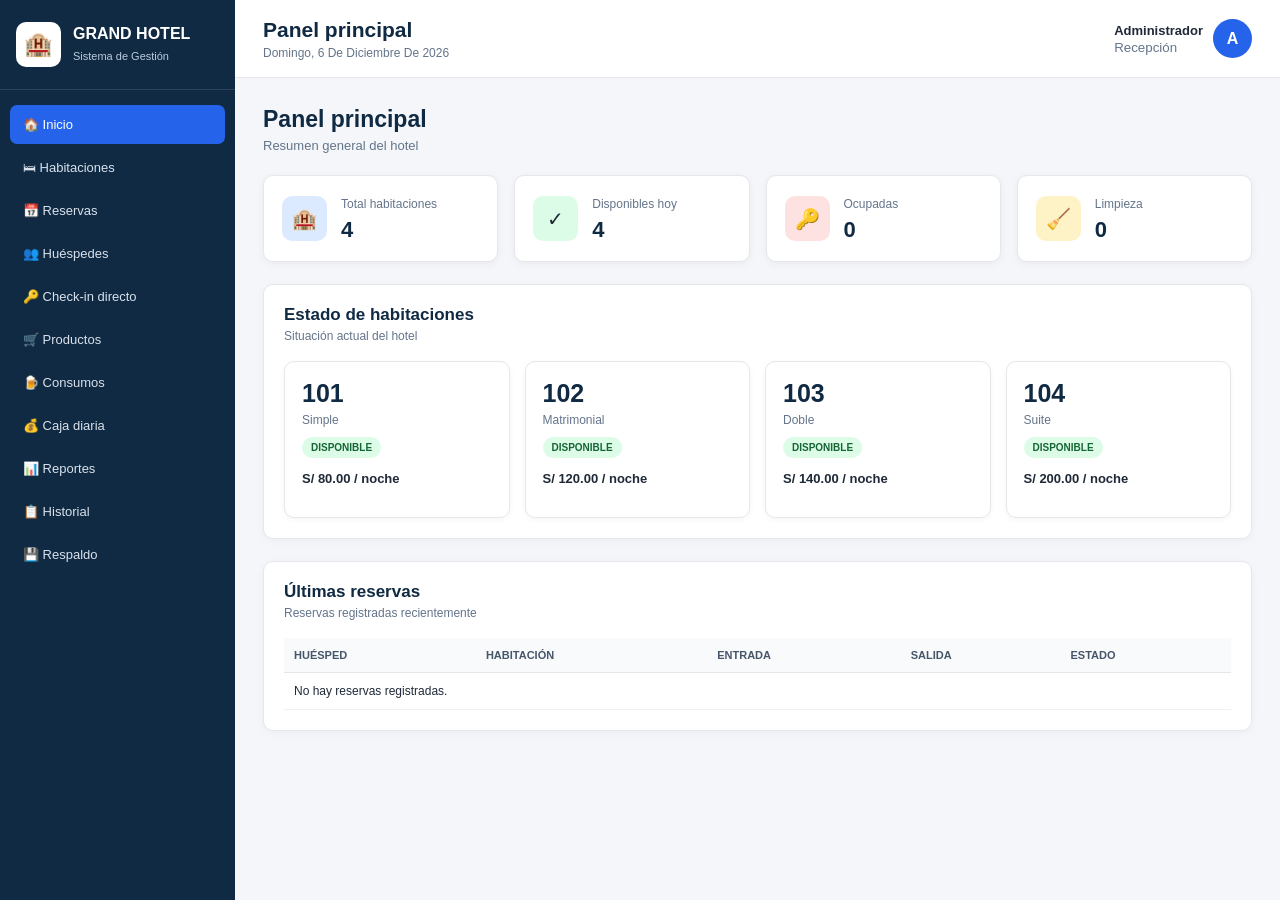
==== index.html @ f169c425 "Add files via upload" ====
<!DOCTYPE html>
<html lang="es">

<head>
    <meta charset="UTF-8">

    <meta
        name="viewport"
        content="width=device-width, initial-scale=1.0"
    >

    <title>Sistema de Gestión Hotelera</title>

    <link
        rel="stylesheet"
        href="style.css"
    >
</head>

<body>

<!-- =====================================================
     SIDEBAR
===================================================== -->

<aside class="sidebar">

    <div class="logo">

        <div class="logo-icono">
            🏨
        </div>

        <div>
            <h2>GRAND HOTEL</h2>
            <span>Sistema de Gestión</span>
        </div>

    </div>


    <nav>

        <button
            class="menu-item activo"
            onclick="mostrarSeccion('inicio', this)"
        >
            🏠 Inicio
        </button>


        <button
            class="menu-item"
            onclick="mostrarSeccion('habitaciones', this)"
        >
            🛏 Habitaciones
        </button>


        <button
            class="menu-item"
            onclick="mostrarSeccion('reservas', this)"
        >
            📅 Reservas
        </button>


        <button
            class="menu-item"
            onclick="mostrarSeccion('huespedes', this)"
        >
            👥 Huéspedes
        </button>


        <button
            class="menu-item"
            onclick="abrirCheckInDirecto()"
        >
            🔑 Check-in directo
        </button>


        <button
            class="menu-item"
            onclick="mostrarSeccion('productos', this)"
        >
            🛒 Productos
        </button>


        <button
            class="menu-item"
            onclick="mostrarSeccion('consumos', this)"
        >
            🍺 Consumos
        </button>


        <button
            class="menu-item"
            onclick="mostrarSeccion('caja', this)"
        >
            💰 Caja diaria
        </button>


        <button
            class="menu-item"
            onclick="mostrarSeccion('reportes', this)"
        >
            📊 Reportes
        </button>


        <button
            class="menu-item"
            onclick="mostrarSeccion('historial', this)"
        >
            📋 Historial
        </button>


        <button
            class="menu-item"
            onclick="mostrarSeccion('seguridad', this)"
        >
            💾 Respaldo
        </button>

    </nav>

</aside>



<!-- =====================================================
     CONTENIDO
===================================================== -->

<div class="contenido">


    <!-- TOPBAR -->

    <header class="topbar">

        <div class="titulo-topbar">

            <h1 id="tituloPagina">
                Panel principal
            </h1>

            <p id="fechaActual"></p>

        </div>


        <div class="usuario">

            <div>

                <strong>
                    Administrador
                </strong>

                <small>
                    Recepción
                </small>

            </div>

            <div class="avatar">
                A
            </div>

        </div>

    </header>



    <!-- =================================================
         INICIO
    ================================================== -->

    <section
        id="inicio"
        class="seccion activa"
    >

        <div class="encabezado-seccion">

            <div>

                <h2>
                    Panel principal
                </h2>

                <p>
                    Resumen general del hotel
                </p>

            </div>

        </div>



        <div class="resumen">

            <div class="card-resumen">

                <div class="icono-card azul">
                    🏨
                </div>

                <div>
                    <span>Total habitaciones</span>
                    <h2 id="totalHabitaciones">0</h2>
                </div>

            </div>


            <div class="card-resumen">

                <div class="icono-card verde">
                    ✓
                </div>

                <div>
                    <span>Disponibles hoy</span>
                    <h2 id="totalDisponibles">0</h2>
                </div>

            </div>


            <div class="card-resumen">

                <div class="icono-card rojo">
                    🔑
                </div>

                <div>
                    <span>Ocupadas</span>
                    <h2 id="totalOcupadas">0</h2>
                </div>

            </div>


            <div class="card-resumen">

                <div class="icono-card amarillo">
                    🧹
                </div>

                <div>
                    <span>Limpieza</span>
                    <h2 id="totalLimpieza">0</h2>
                </div>

            </div>

        </div>



        <div class="panel">

            <div class="panel-cabecera">

                <div>
                    <h3>Estado de habitaciones</h3>
                    <p>Situación actual del hotel</p>
                </div>

            </div>

            <div
                id="habitacionesInicio"
                class="habitaciones-grid"
            ></div>

        </div>



        <div class="panel">

            <div class="panel-cabecera">

                <div>
                    <h3>Últimas reservas</h3>
                    <p>Reservas registradas recientemente</p>
                </div>

            </div>


            <div class="tabla-responsive">

                <table>

                    <thead>

                        <tr>
                            <th>Huésped</th>
                            <th>Habitación</th>
                            <th>Entrada</th>
                            <th>Salida</th>
                            <th>Estado</th>
                        </tr>

                    </thead>

                    <tbody id="reservasInicio"></tbody>

                </table>

            </div>

        </div>

    </section>



    <!-- =================================================
         HABITACIONES
    ================================================== -->

    <section
        id="habitaciones"
        class="seccion"
    >

        <div class="encabezado-seccion">

            <div>
                <h2>Habitaciones</h2>
                <p>Administración de habitaciones</p>
            </div>


            <button
                class="btn-principal"
                onclick="abrirModalHabitacion()"
            >
                + Nueva habitación
            </button>

        </div>



        <div class="filtros">

            <button
                class="filtro activo"
                onclick="filtrarHabitaciones('TODAS', this)"
            >
                Todas
            </button>

            <button
                class="filtro"
                onclick="filtrarHabitaciones('DISPONIBLE', this)"
            >
                Disponibles
            </button>

            <button
                class="filtro"
                onclick="filtrarHabitaciones('OCUPADA', this)"
            >
                Ocupadas
            </button>

            <button
                class="filtro"
                onclick="filtrarHabitaciones('LIMPIEZA', this)"
            >
                Limpieza
            </button>

            <button
                class="filtro"
                onclick="filtrarHabitaciones('MANTENIMIENTO', this)"
            >
                Mantenimiento
            </button>

        </div>


        <div
            id="listaHabitaciones"
            class="habitaciones-grid"
        ></div>

    </section>



    <!-- =================================================
         RESERVAS
    ================================================== -->

    <section
        id="reservas"
        class="seccion"
    >

        <div class="encabezado-seccion">

            <div>
                <h2>Reservas</h2>

                <p>
                    Reservas actuales y futuras
                </p>
            </div>


            <button
                class="btn-principal"
                onclick="abrirModalReserva()"
            >
                + Nueva reserva
            </button>

        </div>



        <div class="panel">

            <div class="buscador">

                <input
                    type="text"
                    id="buscarReserva"
                    placeholder="Buscar huésped, DNI o habitación..."
                    oninput="renderReservas()"
                >

            </div>


            <div class="tabla-responsive">

                <table>

                    <thead>

                        <tr>

                            <th>#</th>

                            <th>Huésped</th>

                            <th>DNI</th>

                            <th>Habitación</th>

                            <th>Entrada</th>

                            <th>Salida</th>

                            <th>Total</th>

                            <th>Estado</th>

                            <th>Acciones</th>

                        </tr>

                    </thead>

                    <tbody id="tablaReservas"></tbody>

                </table>

            </div>

        </div>

    </section>



    <!-- =================================================
         HUÉSPEDES
    ================================================== -->

    <section
        id="huespedes"
        class="seccion"
    >

        <div class="encabezado-seccion">

            <div>
                <h2>Huéspedes</h2>
                <p>Registro de huéspedes</p>
            </div>

        </div>


        <div class="panel">

            <div class="buscador">

                <input
                    type="text"
                    id="buscarHuesped"
                    placeholder="Buscar por nombre o DNI..."
                    oninput="renderHuespedes()"
                >

            </div>


            <div class="tabla-responsive">

                <table>

                    <thead>

                        <tr>
                            <th>Huésped</th>
                            <th>DNI</th>
                            <th>Teléfono</th>
                            <th>Habitación</th>
                            <th>Estado</th>
                        </tr>

                    </thead>

                    <tbody id="tablaHuespedes"></tbody>

                </table>

            </div>

        </div>

    </section>



    <!-- =================================================
         PRODUCTOS
    ================================================== -->

    <section
        id="productos"
        class="seccion"
    >

        <div class="encabezado-seccion">

            <div>
                <h2>Productos</h2>

                <p>
                    Inventario del hotel
                </p>
            </div>


            <button
                class="btn-principal"
                onclick="abrirModalProducto()"
            >
                + Nuevo producto
            </button>

        </div>



        <div class="resumen">

            <div class="card-resumen">

                <div class="icono-card azul">
                    📦
                </div>

                <div>

                    <span>
                        Productos
                    </span>

                    <h2 id="totalProductos">
                        0
                    </h2>

                </div>

            </div>


            <div class="card-resumen">

                <div class="icono-card verde">
                    🛒
                </div>

                <div>

                    <span>
                        Stock total
                    </span>

                    <h2 id="stockTotal">
                        0
                    </h2>

                </div>

            </div>

        </div>



        <div class="panel">

            <div class="buscador">

                <input
                    type="text"
                    id="buscarProducto"
                    placeholder="Buscar producto..."
                    oninput="renderProductos()"
                >

            </div>


            <div class="tabla-responsive">

                <table>

                    <thead>

                        <tr>

                            <th>Producto</th>

                            <th>Categoría</th>

                            <th>Precio</th>

                            <th>Stock</th>

                            <th>Acciones</th>

                        </tr>

                    </thead>

                    <tbody id="tablaProductos"></tbody>

                </table>

            </div>

        </div>

    </section>



    <!-- =================================================
         CONSUMOS
    ================================================== -->

    <section
        id="consumos"
        class="seccion"
    >

        <div class="encabezado-seccion">

            <div>
                <h2>Consumos</h2>

                <p>
                    Productos cargados a habitaciones
                </p>
            </div>


            <button
                class="btn-principal"
                onclick="abrirModalConsumo()"
            >
                + Agregar consumo
            </button>

        </div>


        <div class="panel">

            <div class="tabla-responsive">

                <table>

                    <thead>

                        <tr>

                            <th>Fecha</th>

                            <th>Habitación</th>

                            <th>Huésped</th>

                            <th>Producto</th>

                            <th>Cantidad</th>

                            <th>Precio</th>

                            <th>Total</th>

                        </tr>

                    </thead>

                    <tbody id="tablaConsumos"></tbody>

                </table>

            </div>

        </div>

    </section>



    <!-- =================================================
         CAJA
    ================================================== -->

    <section
        id="caja"
        class="seccion"
    >

        <div class="encabezado-seccion">

            <div>
                <h2>Caja diaria</h2>
                <p>Pagos recibidos</p>
            </div>

        </div>


        <div class="filtro-fechas">

            <div class="campo">

                <label>
                    Fecha
                </label>

                <input
                    type="date"
                    id="fechaCaja"
                    onchange="renderCaja()"
                >

            </div>

        </div>



        <div class="resumen resumen-caja">

            <div class="card-resumen">

                <div>
                    <span>Efectivo</span>
                    <h2 id="cajaEfectivo">
                        S/ 0.00
                    </h2>
                </div>

            </div>


            <div class="card-resumen">

                <div>
                    <span>Yape</span>
                    <h2 id="cajaYape">
                        S/ 0.00
                    </h2>
                </div>

            </div>


            <div class="card-resumen">

                <div>
                    <span>Plin</span>
                    <h2 id="cajaPlin">
                        S/ 0.00
                    </h2>
                </div>

            </div>


            <div class="card-resumen">

                <div>
                    <span>Tarjeta</span>
                    <h2 id="cajaTarjeta">
                        S/ 0.00
                    </h2>
                </div>

            </div>

        </div>



        <div class="panel total-caja-panel">

            <span>
                TOTAL DEL DÍA
            </span>

            <strong id="cajaTotal">
                S/ 0.00
            </strong>

        </div>



        <div class="panel">

            <div class="tabla-responsive">

                <table>

                    <thead>

                        <tr>
                            <th>Hora</th>
                            <th>Habitación</th>
                            <th>Huésped</th>
                            <th>Método</th>
                            <th>Monto</th>
                            <th>Comprobante</th>
                        </tr>

                    </thead>

                    <tbody id="tablaCaja"></tbody>

                </table>

            </div>

        </div>

    </section>



    <!-- =================================================
         REPORTES
    ================================================== -->

    <section
        id="reportes"
        class="seccion"
    >

        <div class="encabezado-seccion">

            <div>
                <h2>Reportes</h2>

                <p>
                    Consulta por rango de fechas
                </p>
            </div>

        </div>


        <div class="panel">

            <div class="filtro-reporte">

                <div class="campo">

                    <label>
                        Desde
                    </label>

                    <input
                        type="date"
                        id="reporteDesde"
                    >

                </div>


                <div class="campo">

                    <label>
                        Hasta
                    </label>

                    <input
                        type="date"
                        id="reporteHasta"
                    >

                </div>


                <button
                    class="btn-principal"
                    onclick="generarReporte()"
                >
                    Generar reporte
                </button>

            </div>

        </div>



        <div class="resumen">

            <div class="card-resumen">

                <div>
                    <span>Ingresos</span>

                    <h2 id="reporteIngresos">
                        S/ 0.00
                    </h2>
                </div>

            </div>


            <div class="card-resumen">

                <div>
                    <span>Reservas</span>

                    <h2 id="reporteReservas">
                        0
                    </h2>
                </div>

            </div>


            <div class="card-resumen">

                <div>
                    <span>Consumos</span>

                    <h2 id="reporteConsumos">
                        S/ 0.00
                    </h2>
                </div>

            </div>


            <div class="card-resumen">

                <div>
                    <span>Canceladas</span>

                    <h2 id="reporteCanceladas">
                        0
                    </h2>
                </div>

            </div>

        </div>



        <div class="panel tabla-reporte">

            <div class="tabla-responsive">

                <table>

                    <thead>

                        <tr>
                            <th>Fecha</th>
                            <th>Huésped</th>
                            <th>Habitación</th>
                            <th>Método</th>
                            <th>Monto</th>
                        </tr>

                    </thead>

                    <tbody id="tablaReporte"></tbody>

                </table>

            </div>

        </div>

    </section>



    <!-- =================================================
         HISTORIAL
    ================================================== -->

    <section
        id="historial"
        class="seccion"
    >

        <div class="encabezado-seccion">

            <div>

                <h2>
                    Historial de movimientos
                </h2>

                <p>
                    Registro de operaciones realizadas en el sistema
                </p>

            </div>

        </div>


        <div class="panel">

            <div class="buscador">

                <input
                    type="text"
                    id="buscarHistorial"
                    placeholder="Buscar habitación, huésped, acción..."
                    oninput="renderHistorial()"
                >

            </div>


            <div class="tabla-responsive">

                <table>

                    <thead>

                        <tr>

                            <th>Fecha y hora</th>

                            <th>Acción</th>

                            <th>Habitación</th>

                            <th>Detalle</th>

                        </tr>

                    </thead>


                    <tbody id="tablaHistorial"></tbody>

                </table>

            </div>

        </div>

    </section>



    <!-- =================================================
         RESPALDO
    ================================================== -->

    <section
        id="seguridad"
        class="seccion"
    >

        <div class="encabezado-seccion">

            <div>

                <h2>
                    Respaldo de información
                </h2>

                <p>
                    Protege los datos del hotel
                </p>

            </div>

        </div>


        <div class="panel">

            <div class="seguridad-cabecera">

                <div class="seguridad-icono">
                    💾
                </div>


                <div>

                    <h3>
                        Copia de seguridad
                    </h3>

                    <p>
                        El respaldo guarda habitaciones,
                        reservas, huéspedes, productos,
                        consumos, pagos e historial.
                    </p>

                </div>

            </div>


            <div class="seguridad-botones">

                <button
                    class="btn-respaldo"
                    onclick="crearRespaldo()"
                >
                    💾 Crear respaldo
                </button>


                <button
                    class="btn-restaurar"
                    onclick="seleccionarRespaldo()"
                >
                    📂 Restaurar respaldo
                </button>

            </div>


            <input
                type="file"
                id="archivoRespaldo"
                accept=".json,application/json"
                onchange="restaurarRespaldo(event)"
                hidden
            >


            <div class="aviso-respaldo">

                ⚠️ Guarda el archivo de respaldo en un
                lugar seguro, por ejemplo una memoria USB
                o una carpeta externa.

            </div>


            <div class="lista-seguridad">

                <div>
                    ✓ Habitaciones
                </div>

                <div>
                    ✓ Reservas
                </div>

                <div>
                    ✓ Productos
                </div>

                <div>
                    ✓ Consumos
                </div>

                <div>
                    ✓ Pagos
                </div>

                <div>
                    ✓ Historial
                </div>

            </div>

        </div>

    </section>

</div>



<!-- =====================================================
     MODAL HABITACIÓN
===================================================== -->

<div
    id="modalHabitacion"
    class="modal"
>

    <div class="modal-contenido">

        <button
            class="cerrar"
            onclick="cerrarModal('modalHabitacion')"
        >
            ×
        </button>


        <h2 id="tituloModalHabitacion">
            Nueva habitación
        </h2>


        <input
            type="hidden"
            id="habitacionEditandoId"
        >


        <div class="form-grid">

            <div class="campo">

                <label>
                    Número
                </label>

                <input
                    type="text"
                    id="numeroHabitacion"
                    placeholder="Ejemplo: 101"
                >

            </div>


            <div class="campo">

                <label>
                    Tipo
                </label>

                <select id="tipoHabitacion">

                    <option value="Simple">
                        Simple
                    </option>

                    <option value="Matrimonial">
                        Matrimonial
                    </option>

                    <option value="Doble">
                        Doble
                    </option>

                    <option value="Triple">
                        Triple
                    </option>

                    <option value="Suite">
                        Suite
                    </option>

                </select>

            </div>


            <div class="campo">

                <label>
                    Precio por noche
                </label>

                <input
                    type="number"
                    id="precioHabitacion"
                    min="0"
                    step="0.01"
                >

            </div>


            <div class="campo">

                <label>
                    Estado
                </label>

                <select id="estadoHabitacion">

                    <option value="DISPONIBLE">
                        Disponible
                    </option>

                    <option value="LIMPIEZA">
                        Limpieza
                    </option>

                    <option value="MANTENIMIENTO">
                        Mantenimiento
                    </option>

                </select>

            </div>

        </div>


        <button
            class="btn-guardar"
            onclick="guardarHabitacion()"
        >
            Guardar habitación
        </button>

    </div>

</div>



<!-- =====================================================
     MODAL RESERVA
===================================================== -->

<div
    id="modalReserva"
    class="modal"
>

    <div class="modal-contenido modal-grande">

        <button
            class="cerrar"
            onclick="cerrarModal('modalReserva')"
        >
            ×
        </button>


        <h2 id="tituloModalReserva">
            Nueva reserva
        </h2>


        <input
            type="hidden"
            id="reservaEditandoId"
        >


        <div class="form-grid">

            <div class="campo">

                <label>
                    Nombre del huésped
                </label>

                <input
                    type="text"
                    id="nombreReserva"
                >

            </div>


            <div class="campo">

                <label>
                    DNI
                </label>

                <input
                    type="text"
                    id="dniReserva"
                    maxlength="8"
                >

            </div>


            <div class="campo">

                <label>
                    Teléfono
                </label>

                <input
                    type="text"
                    id="telefonoReserva"
                >

            </div>


            <div class="campo">

                <label>
                    Habitación
                </label>

                <select
                    id="habitacionReserva"
                    onchange="calcularReserva()"
                ></select>

            </div>


            <div class="campo">

                <label>
                    Fecha de entrada
                </label>

                <input
                    type="date"
                    id="entradaReserva"
                    onchange="actualizarHabitacionesReserva(); calcularReserva();"
                >

            </div>


            <div class="campo">

                <label>
                    Fecha de salida
                </label>

                <input
                    type="date"
                    id="salidaReserva"
                    onchange="actualizarHabitacionesReserva(); calcularReserva();"
                >

            </div>

        </div>


        <div class="calculo-reserva">

            <span>
                Total hospedaje
            </span>

            <strong id="totalReserva">
                S/ 0.00
            </strong>

        </div>


        <button
            class="btn-guardar"
            onclick="guardarReserva()"
        >
            Guardar reserva
        </button>

    </div>

</div>



<!-- =====================================================
     CHECK-IN
===================================================== -->

<div
    id="modalCheckIn"
    class="modal"
>

    <div class="modal-contenido modal-grande">

        <button
            class="cerrar"
            onclick="cerrarModal('modalCheckIn')"
        >
            ×
        </button>


        <h2>
            Check-in directo
        </h2>


        <div class="form-grid">

            <div class="campo">

                <label>
                    Huésped
                </label>

                <input
                    type="text"
                    id="checkinNombre"
                >

            </div>


            <div class="campo">

                <label>
                    DNI
                </label>

                <input
                    type="text"
                    id="checkinDni"
                    maxlength="8"
                >

            </div>


            <div class="campo">

                <label>
                    Teléfono
                </label>

                <input
                    type="text"
                    id="checkinTelefono"
                >

            </div>


            <div class="campo">

                <label>
                    Habitación
                </label>

                <select
                    id="checkinHabitacion"
                    onchange="calcularCheckIn()"
                ></select>

            </div>


            <div class="campo">

                <label>
                    Entrada
                </label>

                <input
                    type="date"
                    id="checkinEntrada"
                >

            </div>


            <div class="campo">

                <label>
                    Noches
                </label>

                <input
                    type="number"
                    id="checkinNoches"
                    min="1"
                    value="1"
                    oninput="calcularCheckIn()"
                >

            </div>


            <div class="campo">

                <label>
                    Adultos
                </label>

                <input
                    type="number"
                    id="checkinAdultos"
                    min="1"
                    value="1"
                >

            </div>


            <div class="campo">

                <label>
                    Niños
                </label>

                <input
                    type="number"
                    id="checkinNinos"
                    min="0"
                    value="0"
                >

            </div>

        </div>


        <div class="calculo-reserva">

            <span>
                Total
            </span>

            <strong id="checkinTotal">
                S/ 0.00
            </strong>

        </div>


        <button
            class="btn-guardar"
            onclick="guardarCheckInDirecto()"
        >
            Realizar check-in
        </button>

    </div>

</div>



<!-- =====================================================
     PRODUCTO
===================================================== -->

<div
    id="modalProducto"
    class="modal"
>

    <div class="modal-contenido">

        <button
            class="cerrar"
            onclick="cerrarModal('modalProducto')"
        >
            ×
        </button>


        <h2 id="tituloModalProducto">
            Nuevo producto
        </h2>


        <input
            type="hidden"
            id="productoEditandoId"
        >


        <div class="form-grid">

            <div class="campo">

                <label>
                    Producto
                </label>

                <input
                    type="text"
                    id="nombreProducto"
                >

            </div>


            <div class="campo">

                <label>
                    Categoría
                </label>

                <select id="categoriaProducto">

                    <option value="Bebida">
                        Bebida
                    </option>

                    <option value="Higiene">
                        Higiene
                    </option>

                    <option value="Snack">
                        Snack
                    </option>

                    <option value="Otro">
                        Otro
                    </option>

                </select>

            </div>


            <div class="campo">

                <label>
                    Precio
                </label>

                <input
                    type="number"
                    id="precioProducto"
                    min="0"
                    step="0.01"
                >

            </div>


            <div class="campo">

                <label>
                    Stock
                </label>

                <input
                    type="number"
                    id="stockProducto"
                    min="0"
                >

            </div>

        </div>


        <button
            class="btn-guardar"
            onclick="guardarProducto()"
        >
            Guardar producto
        </button>

    </div>

</div>



<!-- =====================================================
     CONSUMO MÚLTIPLE
===================================================== -->

<div
    id="modalConsumo"
    class="modal"
>

    <div class="modal-contenido modal-grande">

        <button
            class="cerrar"
            onclick="cerrarModal('modalConsumo')"
        >
            ×
        </button>


        <h2>
            Agregar productos
        </h2>


        <div class="campo">

            <label>
                Habitación
            </label>

            <select
                id="habitacionConsumo"
                onchange="actualizarProductosConsumo()"
            ></select>

        </div>


        <div class="cabecera-productos-consumo">

            <span>Producto</span>

            <span>Precio</span>

            <span>Stock</span>

            <span>Cantidad</span>

        </div>


        <div
            id="listaProductosConsumo"
            class="lista-productos-consumo"
        ></div>


        <div class="total-productos-consumo">

            <span>
                Total productos
            </span>

            <strong id="totalProductosConsumo">
                S/ 0.00
            </strong>

        </div>


        <button
            class="btn-guardar"
            onclick="guardarVariosConsumos()"
        >
            Agregar a la habitación
        </button>

    </div>

</div>



<!-- =====================================================
     CUENTA
===================================================== -->

<div
    id="modalCuenta"
    class="modal"
>

    <div class="modal-contenido modal-grande">

        <button
            class="cerrar"
            onclick="cerrarModal('modalCuenta')"
        >
            ×
        </button>


        <h2>
            Cuenta de habitación
        </h2>


        <div id="detalleCuenta"></div>

    </div>

</div>



<!-- =====================================================
     PAGO
===================================================== -->

<div
    id="modalPago"
    class="modal"
>

    <div class="modal-contenido">

        <button
            class="cerrar"
            onclick="cerrarModal('modalPago')"
        >
            ×
        </button>


        <h2>
            Registrar pago
        </h2>


        <input
            type="hidden"
            id="pagoReservaId"
        >


        <div class="detalle-pago-saldo">

            <span>
                Saldo pendiente
            </span>

            <strong id="pagoSaldo">
                S/ 0.00
            </strong>

        </div>


        <div class="campo campo-pago">

            <label>
                Monto
            </label>

            <input
                type="number"
                id="pagoMonto"
                min="0"
                step="0.01"
            >

        </div>


        <div class="campo campo-pago">

            <label>
                Método de pago
            </label>

            <select id="pagoMetodo">

                <option value="EFECTIVO">
                    Efectivo
                </option>

                <option value="YAPE">
                    Yape
                </option>

                <option value="PLIN">
                    Plin
                </option>

                <option value="TARJETA">
                    Tarjeta
                </option>

            </select>

        </div>


        <button
            class="btn-guardar"
            onclick="confirmarPago()"
        >
            Registrar pago
        </button>

    </div>

</div>



<!-- =====================================================
     COMPROBANTE
===================================================== -->

<div
    id="modalComprobante"
    class="modal"
>

    <div class="modal-contenido modal-comprobante">

        <button
            class="cerrar no-imprimir"
            onclick="cerrarModal('modalComprobante')"
        >
            ×
        </button>


        <div id="contenidoComprobante"></div>


        <button
            class="btn-guardar no-imprimir"
            onclick="imprimirComprobante()"
        >
            🖨 Imprimir comprobante
        </button>

    </div>

</div>



<!-- =====================================================
     NOTIFICACIÓN
===================================================== -->

<div
    id="notificacion"
    class="notificacion"
></div>



<!-- =====================================================
     JAVASCRIPT
===================================================== -->

<script src="script.js"></script>

</body>

</html>
---- style.css ----
/* =====================================================
   SISTEMA HOTELERO - STYLE.CSS
===================================================== */

* {
    box-sizing: border-box;
    margin: 0;
    padding: 0;
}

html,
body {
    min-width: 1100px;
}

body {
    font-family: Arial, Helvetica, sans-serif;
    background: #f4f6f9;
    color: #1f2937;
}

button,
input,
select {
    font-family: inherit;
}

button {
    cursor: pointer;
}

button:disabled {
    opacity: 0.5;
    cursor: not-allowed;
}


/* =====================================================
   SIDEBAR
===================================================== */

.sidebar {
    position: fixed;
    top: 0;
    left: 0;
    width: 235px;
    height: 100vh;
    background: #102a43;
    color: white;
    overflow-y: auto;
    z-index: 100;
}

.logo {
    padding: 22px 16px;
    display: flex;
    align-items: center;
    gap: 12px;
    border-bottom: 1px solid rgba(255,255,255,.12);
}

.logo-icono {
    width: 45px;
    height: 45px;
    flex-shrink: 0;
    border-radius: 10px;
    background: white;
    color: #102a43;
    display: flex;
    align-items: center;
    justify-content: center;
    font-size: 23px;
}

.logo h2 {
    font-size: 16px;
    margin-bottom: 3px;
}

.logo span {
    color: #bcccdc;
    font-size: 11px;
}

.sidebar nav {
    padding: 15px 10px 30px;
}

.menu-item {
    width: 100%;
    border: none;
    background: transparent;
    color: #d9e2ec;
    display: flex;
    align-items: center;
    gap: 10px;
    padding: 12px 13px;
    margin-bottom: 4px;
    border-radius: 7px;
    font-size: 13px;
    text-align: left;
    transition: .2s;
}

.menu-item:hover {
    background: rgba(255,255,255,.09);
    color: white;
}

.menu-item.activo {
    background: #2563eb;
    color: white;
}


/* =====================================================
   CONTENIDO
===================================================== */

.contenido {
    margin-left: 235px;
    min-height: 100vh;
}

.topbar {
    height: 78px;
    background: white;
    border-bottom: 1px solid #e5e7eb;
    padding: 0 28px;
    display: flex;
    align-items: center;
    justify-content: space-between;
    position: sticky;
    top: 0;
    z-index: 50;
}

.titulo-topbar h1 {
    font-size: 21px;
    color: #102a43;
}

.titulo-topbar p {
    color: #64748b;
    font-size: 12px;
    margin-top: 4px;
    text-transform: capitalize;
}

.usuario {
    display: flex;
    align-items: center;
    gap: 10px;
}

.usuario strong,
.usuario small {
    display: block;
}

.usuario strong {
    font-size: 13px;
}

.usuario small {
    margin-top: 2px;
    color: #64748b;
}

.avatar {
    width: 39px;
    height: 39px;
    border-radius: 50%;
    background: #2563eb;
    color: white;
    display: flex;
    align-items: center;
    justify-content: center;
    font-weight: bold;
}


/* =====================================================
   SECCIONES
===================================================== */

.seccion {
    display: none;
    padding: 28px;
}

.seccion.activa {
    display: block;
}

.encabezado-seccion {
    display: flex;
    align-items: center;
    justify-content: space-between;
    margin-bottom: 22px;
}

.encabezado-seccion h2 {
    color: #102a43;
    font-size: 23px;
}

.encabezado-seccion p {
    color: #64748b;
    font-size: 13px;
    margin-top: 5px;
}


/* =====================================================
   BOTONES
===================================================== */

.btn-principal,
.btn-secundario,
.btn-guardar,
.btn-respaldo,
.btn-restaurar {
    border: none;
    border-radius: 7px;
    padding: 11px 17px;
    font-weight: 600;
    transition: .2s;
}

.btn-principal,
.btn-guardar {
    background: #2563eb;
    color: white;
}

.btn-principal:hover,
.btn-guardar:hover {
    background: #1d4ed8;
}

.btn-secundario {
    background: #eef2f7;
    border: 1px solid #d9e2ec;
    color: #334e68;
}

.btn-secundario:hover {
    background: #e2e8f0;
}

.btn-guardar {
    width: 100%;
    margin-top: 20px;
    padding: 13px;
}


/* =====================================================
   RESUMEN
===================================================== */

.resumen {
    display: grid;
    grid-template-columns: repeat(4, 1fr);
    gap: 16px;
    margin-bottom: 22px;
}

.card-resumen {
    background: white;
    border: 1px solid #e5e7eb;
    border-radius: 10px;
    padding: 18px;
    display: flex;
    align-items: center;
    gap: 14px;
    box-shadow: 0 2px 8px rgba(15,23,42,.05);
}

.card-resumen span {
    color: #64748b;
    font-size: 12px;
}

.card-resumen h2 {
    color: #102a43;
    font-size: 22px;
    margin-top: 5px;
}

.icono-card {
    width: 45px;
    height: 45px;
    border-radius: 10px;
    display: flex;
    align-items: center;
    justify-content: center;
    font-size: 20px;
}

.icono-card.azul {
    background: #dbeafe;
}

.icono-card.verde {
    background: #dcfce7;
}

.icono-card.rojo {
    background: #fee2e2;
}

.icono-card.amarillo {
    background: #fef3c7;
}


/* =====================================================
   PANELES
===================================================== */

.panel {
    background: white;
    border: 1px solid #e5e7eb;
    border-radius: 10px;
    padding: 20px;
    margin-bottom: 22px;
    box-shadow: 0 2px 8px rgba(15,23,42,.04);
}

.panel-cabecera {
    display: flex;
    align-items: center;
    justify-content: space-between;
    margin-bottom: 18px;
}

.panel-cabecera h3 {
    color: #102a43;
    font-size: 17px;
}

.panel-cabecera p {
    color: #64748b;
    font-size: 12px;
    margin-top: 4px;
}


/* =====================================================
   HABITACIONES
===================================================== */

.habitaciones-grid {
    display: grid;
    grid-template-columns: repeat(4, minmax(190px, 1fr));
    gap: 15px;
}

.habitacion-card {
    background: white;
    border: 1px solid #e5e7eb;
    border-radius: 10px;
    padding: 17px;
    box-shadow: 0 2px 6px rgba(0,0,0,.04);
    position: relative;
}

.numero-habitacion {
    color: #102a43;
    font-size: 25px;
    font-weight: bold;
}

.tipo-habitacion {
    color: #64748b;
    font-size: 12px;
    margin: 5px 0 10px;
}

.estado {
    display: inline-block;
    padding: 5px 9px;
    border-radius: 20px;
    font-size: 10px;
    font-weight: bold;
}

.estado-disponible {
    background: #dcfce7;
    color: #166534;
}

.estado-ocupada {
    background: #fee2e2;
    color: #991b1b;
}

.estado-limpieza {
    background: #fef3c7;
    color: #92400e;
}

.estado-mantenimiento {
    background: #e5e7eb;
    color: #374151;
}

.estado-reservada {
    background: #dbeafe;
    color: #1d4ed8;
}

.precio-habitacion {
    margin-top: 13px;
    font-size: 13px;
    font-weight: 600;
}

.acciones-habitacion {
    display: flex;
    flex-wrap: wrap;
    gap: 6px;
    margin-top: 14px;
}

.acciones-habitacion button {
    border: none;
    border-radius: 5px;
    padding: 7px 9px;
    background: #eef2f7;
    color: #334e68;
    font-size: 11px;
}

.acciones-habitacion button:hover {
    background: #dbeafe;
    color: #1d4ed8;
}

.acciones-habitacion .btn-eliminar {
    background: #fee2e2;
    color: #b91c1c;
}

.acciones-habitacion .btn-editar {
    background: #e0f2fe;
    color: #0369a1;
}


/* =====================================================
   FILTROS
===================================================== */

.filtros {
    display: flex;
    flex-wrap: wrap;
    gap: 8px;
    margin-bottom: 20px;
}

.filtro {
    border: 1px solid #d9e2ec;
    background: white;
    color: #52667a;
    border-radius: 7px;
    padding: 9px 13px;
    font-size: 12px;
}

.filtro:hover {
    background: #f8fafc;
}

.filtro.activo {
    background: #2563eb;
    color: white;
    border-color: #2563eb;
}


/* =====================================================
   BUSCADORES
===================================================== */

.buscador {
    margin-bottom: 17px;
}

.buscador input {
    width: 380px;
    max-width: 100%;
    padding: 10px 12px;
    border: 1px solid #d1d5db;
    border-radius: 7px;
    outline: none;
}

.buscador input:focus {
    border-color: #2563eb;
    box-shadow: 0 0 0 2px rgba(37,99,235,.08);
}


/* =====================================================
   TABLAS
===================================================== */

.tabla-responsive {
    width: 100%;
    overflow-x: auto;
}

table {
    width: 100%;
    border-collapse: collapse;
    min-width: 760px;
}

th {
    padding: 11px 10px;
    background: #f8fafc;
    border-bottom: 1px solid #e5e7eb;
    color: #475569;
    font-size: 11px;
    text-align: left;
    text-transform: uppercase;
}

td {
    padding: 11px 10px;
    border-bottom: 1px solid #eef2f7;
    font-size: 12px;
    vertical-align: middle;
}

tbody tr:hover {
    background: #fafcff;
}

.tabla-boton {
    border: none;
    border-radius: 5px;
    padding: 6px 8px;
    margin: 2px;
    background: #eef2f7;
    color: #334e68;
    font-size: 10px;
}

.tabla-boton:hover {
    background: #dbeafe;
}

.tabla-boton.azul {
    background: #dbeafe;
    color: #1d4ed8;
}

.tabla-boton.verde {
    background: #dcfce7;
    color: #166534;
}

.tabla-boton.rojo {
    background: #fee2e2;
    color: #b91c1c;
}

.tabla-boton.rojo:hover {
    background: #fecaca;
}


/* =====================================================
   MODALES
===================================================== */

.modal {
    position: fixed;
    inset: 0;
    display: none;
    align-items: center;
    justify-content: center;
    padding: 20px;
    background: rgba(15,23,42,.58);
    z-index: 1000;
}

.modal.activo {
    display: flex;
}

.modal-contenido {
    width: 500px;
    max-height: 90vh;
    overflow-y: auto;
    background: white;
    border-radius: 12px;
    padding: 25px;
    position: relative;
    box-shadow: 0 20px 50px rgba(0,0,0,.25);
}

.modal-grande {
    width: 760px;
}

.modal-contenido h2 {
    color: #102a43;
    font-size: 20px;
    margin-bottom: 20px;
}

.cerrar {
    position: absolute;
    top: 12px;
    right: 14px;
    width: 32px;
    height: 32px;
    border: none;
    border-radius: 50%;
    background: #f1f5f9;
    color: #475569;
    font-size: 21px;
}

.cerrar:hover {
    background: #e2e8f0;
}


/* =====================================================
   FORMULARIOS
===================================================== */

.form-grid {
    display: grid;
    grid-template-columns: repeat(2, 1fr);
    gap: 14px;
}

.campo {
    display: flex;
    flex-direction: column;
    gap: 6px;
}

.campo label {
    color: #475569;
    font-size: 12px;
    font-weight: 600;
}

.campo input,
.campo select {
    width: 100%;
    padding: 10px 11px;
    border: 1px solid #d1d5db;
    border-radius: 6px;
    outline: none;
    background: white;
}

.campo input:focus,
.campo select:focus {
    border-color: #2563eb;
    box-shadow: 0 0 0 2px rgba(37,99,235,.08);
}

.calculo-reserva {
    margin-top: 18px;
    padding: 15px;
    border-radius: 8px;
    background: #f8fafc;
    display: flex;
    align-items: center;
    justify-content: space-between;
}

.calculo-reserva span {
    color: #64748b;
}

.calculo-reserva strong {
    color: #102a43;
    font-size: 21px;
}


/* =====================================================
   RESERVAS FUTURAS
===================================================== */

.reserva-futura {
    display: inline-block;
    padding: 5px 9px;
    border-radius: 20px;
    background: #dbeafe;
    color: #1d4ed8;
    font-size: 10px;
    font-weight: bold;
}

.reserva-activa {
    display: inline-block;
    padding: 5px 9px;
    border-radius: 20px;
    background: #dcfce7;
    color: #166534;
    font-size: 10px;
    font-weight: bold;
}

.reserva-finalizada {
    display: inline-block;
    padding: 5px 9px;
    border-radius: 20px;
    background: #e5e7eb;
    color: #374151;
    font-size: 10px;
    font-weight: bold;
}

.reserva-cancelada {
    display: inline-block;
    padding: 5px 9px;
    border-radius: 20px;
    background: #fee2e2;
    color: #991b1b;
    font-size: 10px;
    font-weight: bold;
}


/* =====================================================
   PRODUCTOS Y CONSUMOS
===================================================== */

.cabecera-productos-consumo {
    display: grid;
    grid-template-columns: 2fr 1fr 1fr 1fr;
    gap: 10px;
    padding: 10px;
    margin-top: 18px;
    background: #f8fafc;
    border-radius: 6px;
    color: #64748b;
    font-size: 11px;
    font-weight: bold;
}

.lista-productos-consumo {
    max-height: 330px;
    overflow-y: auto;
    margin-top: 5px;
}

.producto-consumo-fila {
    display: grid;
    grid-template-columns: 2fr 1fr 1fr 1fr;
    gap: 10px;
    align-items: center;
    padding: 10px;
    border-bottom: 1px solid #eef2f7;
    font-size: 12px;
}

.producto-consumo-fila strong {
    color: #102a43;
}

.cantidad-producto {
    width: 80px;
    padding: 7px;
    border: 1px solid #d1d5db;
    border-radius: 5px;
}

.total-productos-consumo {
    margin-top: 15px;
    padding: 15px;
    background: #eff6ff;
    border-radius: 8px;
    display: flex;
    justify-content: space-between;
    align-items: center;
}

.total-productos-consumo strong {
    color: #1d4ed8;
    font-size: 20px;
}


/* =====================================================
   CUENTA
===================================================== */

.cuenta-cabecera {
    padding: 15px;
    margin-bottom: 15px;
    border-radius: 8px;
    background: #f8fafc;
}

.cuenta-cabecera h3 {
    color: #102a43;
    margin-bottom: 5px;
}

.cuenta-cabecera p {
    color: #64748b;
    font-size: 12px;
    margin-top: 3px;
}

.cuenta-linea {
    display: flex;
    justify-content: space-between;
    padding: 10px 0;
    border-bottom: 1px solid #eef2f7;
    font-size: 13px;
}

.cuenta-linea.total {
    font-size: 15px;
    font-weight: bold;
}

.cuenta-linea.saldo {
    color: #b91c1c;
    font-size: 17px;
    font-weight: bold;
}

.cuenta-acciones {
    display: flex;
    gap: 10px;
    margin-top: 18px;
}

.cuenta-acciones button {
    flex: 1;
}


/* =====================================================
   PAGOS
===================================================== */

.detalle-pago-saldo {
    display: flex;
    align-items: center;
    justify-content: space-between;
    padding: 15px;
    margin-bottom: 15px;
    border-radius: 8px;
    background: #fff7ed;
}

.detalle-pago-saldo span {
    color: #7c2d12;
}

.detalle-pago-saldo strong {
    color: #c2410c;
    font-size: 20px;
}

.campo-pago {
    margin-top: 14px;
}


/* =====================================================
   CAJA
===================================================== */

.filtro-fechas {
    display: flex;
    gap: 15px;
    margin-bottom: 20px;
}

.filtro-fechas .campo {
    width: 220px;
}

.resumen-caja {
    grid-template-columns: repeat(4, 1fr);
}

.total-caja-panel {
    display: flex;
    align-items: center;
    justify-content: space-between;
    background: #102a43;
    color: white;
}

.total-caja-panel span {
    font-size: 13px;
}

.total-caja-panel strong {
    font-size: 26px;
}


/* =====================================================
   REPORTES
===================================================== */

.filtro-reporte {
    display: flex;
    align-items: end;
    gap: 15px;
}

.filtro-reporte .campo {
    width: 220px;
}

.tabla-reporte {
    margin-top: 15px;
}


/* =====================================================
   HISTORIAL
===================================================== */

.historial-accion {
    display: inline-block;
    padding: 5px 8px;
    border-radius: 5px;
    background: #eff6ff;
    color: #1d4ed8;
    font-size: 10px;
    font-weight: bold;
}

.historial-fecha {
    color: #64748b;
    white-space: nowrap;
}

.historial-detalle {
    color: #334155;
}

.historial-habitacion {
    font-weight: bold;
    color: #102a43;
}


/* =====================================================
   RESPALDO
===================================================== */

.seguridad-cabecera {
    display: flex;
    align-items: center;
    gap: 18px;
    padding-bottom: 20px;
    border-bottom: 1px solid #e5e7eb;
}

.seguridad-icono {
    width: 65px;
    height: 65px;
    flex-shrink: 0;
    border-radius: 14px;
    background: #dbeafe;
    color: #1d4ed8;
    display: flex;
    align-items: center;
    justify-content: center;
    font-size: 31px;
}

.seguridad-cabecera h3 {
    color: #102a43;
    font-size: 18px;
    margin-bottom: 6px;
}

.seguridad-cabecera p {
    max-width: 650px;
    color: #64748b;
    font-size: 13px;
    line-height: 1.6;
}

.seguridad-botones {
    display: flex;
    gap: 15px;
    margin-top: 22px;
}

.btn-respaldo {
    min-width: 190px;
    background: #2563eb;
    color: white;
}

.btn-respaldo:hover {
    background: #1d4ed8;
}

.btn-restaurar {
    min-width: 190px;
    background: #059669;
    color: white;
}

.btn-restaurar:hover {
    background: #047857;
}

.aviso-respaldo {
    margin-top: 22px;
    padding: 14px;
    border: 1px solid #fde68a;
    border-radius: 8px;
    background: #fffbeb;
    color: #92400e;
    font-size: 12px;
    line-height: 1.6;
}

.lista-seguridad {
    display: grid;
    grid-template-columns: repeat(3, 1fr);
    gap: 12px;
    margin-top: 17px;
}

.lista-seguridad div {
    padding: 13px;
    border: 1px solid #e5e7eb;
    border-radius: 7px;
    background: #f8fafc;
    color: #334155;
    font-size: 12px;
}


/* =====================================================
   COMPROBANTE
===================================================== */

.modal-comprobante {
    width: 450px;
}

.comprobante {
    font-family: Arial, Helvetica, sans-serif;
}

.comprobante-encabezado {
    text-align: center;
    padding-bottom: 15px;
    margin-bottom: 15px;
    border-bottom: 1px dashed #94a3b8;
}

.comprobante-encabezado h2 {
    margin-bottom: 5px;
}

.comprobante-encabezado p {
    color: #64748b;
    font-size: 11px;
}

.comprobante-dato {
    display: flex;
    justify-content: space-between;
    padding: 6px 0;
    font-size: 12px;
}

.comprobante-total {
    display: flex;
    justify-content: space-between;
    margin-top: 15px;
    padding-top: 12px;
    border-top: 1px dashed #94a3b8;
    font-size: 18px;
    font-weight: bold;
}


/* =====================================================
   NOTIFICACIONES
===================================================== */

.notificacion {
    position: fixed;
    right: 25px;
    bottom: 25px;
    z-index: 3000;
    padding: 13px 18px;
    border-radius: 8px;
    background: #102a43;
    color: white;
    box-shadow: 0 10px 25px rgba(0,0,0,.2);
    font-size: 13px;
    opacity: 0;
    transform: translateY(20px);
    pointer-events: none;
    transition: .25s;
}

.notificacion.mostrar {
    opacity: 1;
    transform: translateY(0);
}


/* =====================================================
   PANTALLAS GRANDES
===================================================== */

@media (min-width: 1500px) {

    .habitaciones-grid {
        grid-template-columns: repeat(5, 1fr);
    }

    .seccion {
        padding: 32px 38px;
    }
}


/* =====================================================
   ESCRITORIO MEDIANO
===================================================== */

@media (max-width: 1250px) {

    .habitaciones-grid {
        grid-template-columns: repeat(3, 1fr);
    }

    .resumen {
        grid-template-columns: repeat(2, 1fr);
    }

    .resumen-caja {
        grid-template-columns: repeat(2, 1fr);
    }
}


/* =====================================================
   IMPRESIÓN DE COMPROBANTE
===================================================== */

@media print {

    body * {
        visibility: hidden !important;
    }

    #modalComprobante,
    #modalComprobante * {
        visibility: visible !important;
    }

    #modalComprobante {
        position: absolute;
        inset: 0;
        display: block !important;
        background: white;
        padding: 0;
    }

    #modalComprobante .modal-contenido {
        width: 100%;
        max-width: 420px;
        margin: 0 auto;
        padding: 20px;
        box-shadow: none;
        border: none;
        overflow: visible;
    }

    .no-imprimir {
        display: none !important;
    }
}
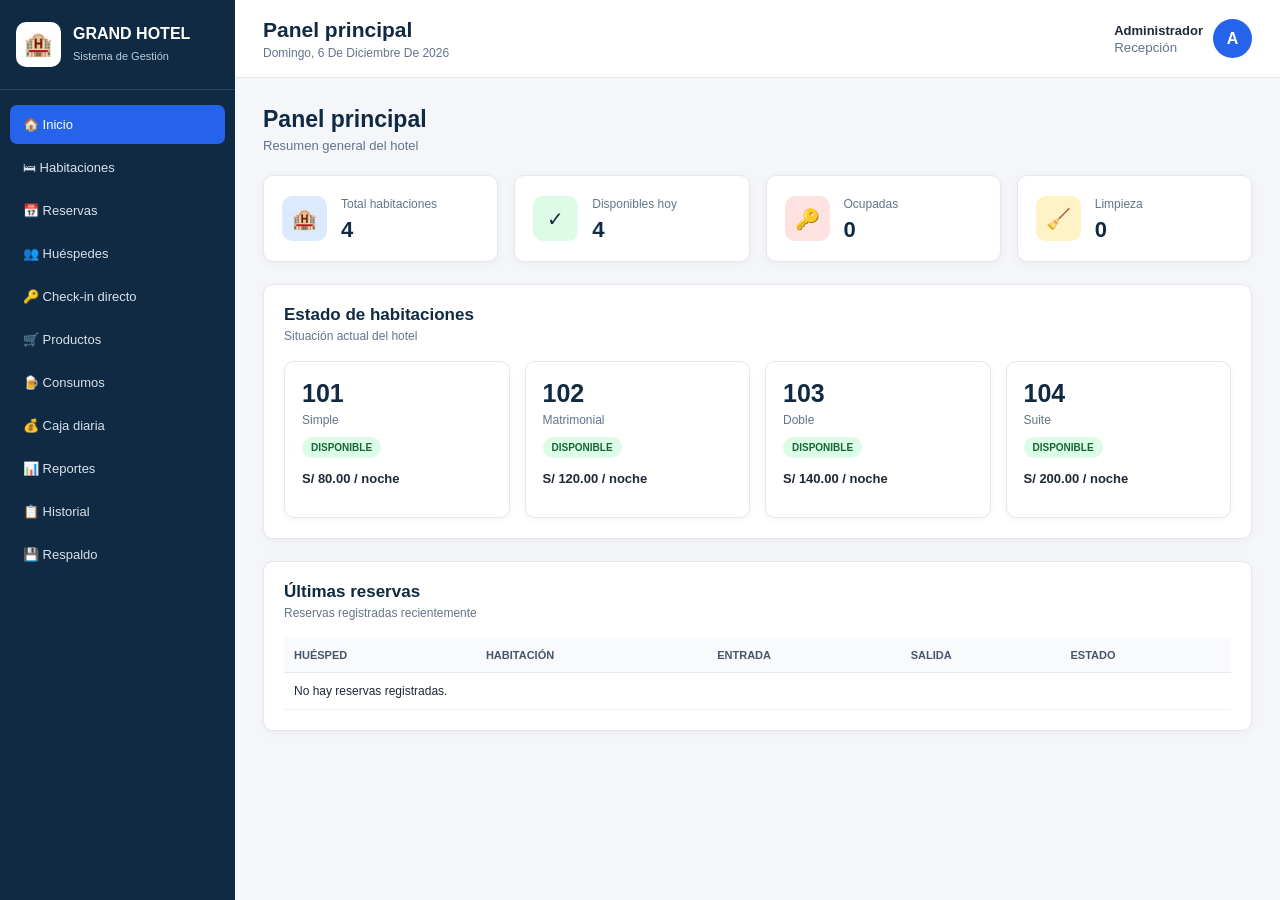
==== commit 452c7d61: "Add files via upload" ====
--- a/index.html
+++ b/index.html
@@ -1,2090 +1,2181 @@
-<!DOCTYPE html>
-<html lang="es">
-
-<head>
-    <meta charset="UTF-8">
-
-    <meta
-        name="viewport"
-        content="width=device-width, initial-scale=1.0"
-    >
-
-    <title>Sistema de Gestión Hotelera</title>
-
-    <link
-        rel="stylesheet"
-        href="style.css"
-    >
-</head>
-
-<body>
-
-<!-- =====================================================
-     SIDEBAR
-===================================================== -->
-
-<aside class="sidebar">
-
-    <div class="logo">
-
-        <div class="logo-icono">
-            🏨
-        </div>
-
-        <div>
-            <h2>GRAND HOTEL</h2>
-            <span>Sistema de Gestión</span>
-        </div>
-
-    </div>
-
-
-    <nav>
-
-        <button
-            class="menu-item activo"
-            onclick="mostrarSeccion('inicio', this)"
-        >
-            🏠 Inicio
-        </button>
-
-
-        <button
-            class="menu-item"
-            onclick="mostrarSeccion('habitaciones', this)"
-        >
-            🛏 Habitaciones
-        </button>
-
-
-        <button
-            class="menu-item"
-            onclick="mostrarSeccion('reservas', this)"
-        >
-            📅 Reservas
-        </button>
-
-
-        <button
-            class="menu-item"
-            onclick="mostrarSeccion('huespedes', this)"
-        >
-            👥 Huéspedes
-        </button>
-
-
-        <button
-            class="menu-item"
-            onclick="abrirCheckInDirecto()"
-        >
-            🔑 Check-in directo
-        </button>
-
-
-        <button
-            class="menu-item"
-            onclick="mostrarSeccion('productos', this)"
-        >
-            🛒 Productos
-        </button>
-
-
-        <button
-            class="menu-item"
-            onclick="mostrarSeccion('consumos', this)"
-        >
-            🍺 Consumos
-        </button>
-
-
-        <button
-            class="menu-item"
-            onclick="mostrarSeccion('caja', this)"
-        >
-            💰 Caja diaria
-        </button>
-
-
-        <button
-            class="menu-item"
-            onclick="mostrarSeccion('reportes', this)"
-        >
-            📊 Reportes
-        </button>
-
-
-        <button
-            class="menu-item"
-            onclick="mostrarSeccion('historial', this)"
-        >
-            📋 Historial
-        </button>
-
-
-        <button
-            class="menu-item"
-            onclick="mostrarSeccion('seguridad', this)"
-        >
-            💾 Respaldo
-        </button>
-
-    </nav>
-
-</aside>
-
-
-
-<!-- =====================================================
-     CONTENIDO
-===================================================== -->
-
-<div class="contenido">
-
-
-    <!-- TOPBAR -->
-
-    <header class="topbar">
-
-        <div class="titulo-topbar">
-
-            <h1 id="tituloPagina">
-                Panel principal
-            </h1>
-
-            <p id="fechaActual"></p>
-
-        </div>
-
-
-        <div class="usuario">
-
-            <div>
-
-                <strong>
-                    Administrador
-                </strong>
-
-                <small>
-                    Recepción
-                </small>
-
-            </div>
-
-            <div class="avatar">
-                A
-            </div>
-
-        </div>
-
-    </header>
-
-
-
-    <!-- =================================================
-         INICIO
-    ================================================== -->
-
-    <section
-        id="inicio"
-        class="seccion activa"
-    >
-
-        <div class="encabezado-seccion">
-
-            <div>
-
-                <h2>
-                    Panel principal
-                </h2>
-
-                <p>
-                    Resumen general del hotel
-                </p>
-
-            </div>
-
-        </div>
-
-
-
-        <div class="resumen">
-
-            <div class="card-resumen">
-
-                <div class="icono-card azul">
-                    🏨
-                </div>
-
-                <div>
-                    <span>Total habitaciones</span>
-                    <h2 id="totalHabitaciones">0</h2>
-                </div>
-
-            </div>
-
-
-            <div class="card-resumen">
-
-                <div class="icono-card verde">
-                    ✓
-                </div>
-
-                <div>
-                    <span>Disponibles hoy</span>
-                    <h2 id="totalDisponibles">0</h2>
-                </div>
-
-            </div>
-
-
-            <div class="card-resumen">
-
-                <div class="icono-card rojo">
-                    🔑
-                </div>
-
-                <div>
-                    <span>Ocupadas</span>
-                    <h2 id="totalOcupadas">0</h2>
-                </div>
-
-            </div>
-
-
-            <div class="card-resumen">
-
-                <div class="icono-card amarillo">
-                    🧹
-                </div>
-
-                <div>
-                    <span>Limpieza</span>
-                    <h2 id="totalLimpieza">0</h2>
-                </div>
-
-            </div>
-
-        </div>
-
-
-
-        <div class="panel">
-
-            <div class="panel-cabecera">
-
-                <div>
-                    <h3>Estado de habitaciones</h3>
-                    <p>Situación actual del hotel</p>
-                </div>
-
-            </div>
-
-            <div
-                id="habitacionesInicio"
-                class="habitaciones-grid"
-            ></div>
-
-        </div>
-
-
-
-        <div class="panel">
-
-            <div class="panel-cabecera">
-
-                <div>
-                    <h3>Últimas reservas</h3>
-                    <p>Reservas registradas recientemente</p>
-                </div>
-
-            </div>
-
-
-            <div class="tabla-responsive">
-
-                <table>
-
-                    <thead>
-
-                        <tr>
-                            <th>Huésped</th>
-                            <th>Habitación</th>
-                            <th>Entrada</th>
-                            <th>Salida</th>
-                            <th>Estado</th>
-                        </tr>
-
-                    </thead>
-
-                    <tbody id="reservasInicio"></tbody>
-
-                </table>
-
-            </div>
-
-        </div>
-
-    </section>
-
-
-
-    <!-- =================================================
-         HABITACIONES
-    ================================================== -->
-
-    <section
-        id="habitaciones"
-        class="seccion"
-    >
-
-        <div class="encabezado-seccion">
-
-            <div>
-                <h2>Habitaciones</h2>
-                <p>Administración de habitaciones</p>
-            </div>
-
-
-            <button
-                class="btn-principal"
-                onclick="abrirModalHabitacion()"
-            >
-                + Nueva habitación
-            </button>
-
-        </div>
-
-
-
-        <div class="filtros">
-
-            <button
-                class="filtro activo"
-                onclick="filtrarHabitaciones('TODAS', this)"
-            >
-                Todas
-            </button>
-
-            <button
-                class="filtro"
-                onclick="filtrarHabitaciones('DISPONIBLE', this)"
-            >
-                Disponibles
-            </button>
-
-            <button
-                class="filtro"
-                onclick="filtrarHabitaciones('OCUPADA', this)"
-            >
-                Ocupadas
-            </button>
-
-            <button
-                class="filtro"
-                onclick="filtrarHabitaciones('LIMPIEZA', this)"
-            >
-                Limpieza
-            </button>
-
-            <button
-                class="filtro"
-                onclick="filtrarHabitaciones('MANTENIMIENTO', this)"
-            >
-                Mantenimiento
-            </button>
-
-        </div>
-
-
-        <div
-            id="listaHabitaciones"
-            class="habitaciones-grid"
-        ></div>
-
-    </section>
-
-
-
-    <!-- =================================================
-         RESERVAS
-    ================================================== -->
-
-    <section
-        id="reservas"
-        class="seccion"
-    >
-
-        <div class="encabezado-seccion">
-
-            <div>
-                <h2>Reservas</h2>
-
-                <p>
-                    Reservas actuales y futuras
-                </p>
-            </div>
-
-
-            <button
-                class="btn-principal"
-                onclick="abrirModalReserva()"
-            >
-                + Nueva reserva
-            </button>
-
-        </div>
-
-
-
-        <div class="panel">
-
-            <div class="buscador">
-
-                <input
-                    type="text"
-                    id="buscarReserva"
-                    placeholder="Buscar huésped, DNI o habitación..."
-                    oninput="renderReservas()"
-                >
-
-            </div>
-
-
-            <div class="tabla-responsive">
-
-                <table>
-
-                    <thead>
-
-                        <tr>
-
-                            <th>#</th>
-
-                            <th>Huésped</th>
-
-                            <th>DNI</th>
-
-                            <th>Habitación</th>
-
-                            <th>Entrada</th>
-
-                            <th>Salida</th>
-
-                            <th>Total</th>
-
-                            <th>Estado</th>
-
-                            <th>Acciones</th>
-
-                        </tr>
-
-                    </thead>
-
-                    <tbody id="tablaReservas"></tbody>
-
-                </table>
-
-            </div>
-
-        </div>
-
-    </section>
-
-
-
-    <!-- =================================================
-         HUÉSPEDES
-    ================================================== -->
-
-    <section
-        id="huespedes"
-        class="seccion"
-    >
-
-        <div class="encabezado-seccion">
-
-            <div>
-                <h2>Huéspedes</h2>
-                <p>Registro de huéspedes</p>
-            </div>
-
-        </div>
-
-
-        <div class="panel">
-
-            <div class="buscador">
-
-                <input
-                    type="text"
-                    id="buscarHuesped"
-                    placeholder="Buscar por nombre o DNI..."
-                    oninput="renderHuespedes()"
-                >
-
-            </div>
-
-
-            <div class="tabla-responsive">
-
-                <table>
-
-                    <thead>
-
-                        <tr>
-                            <th>Huésped</th>
-                            <th>DNI</th>
-                            <th>Teléfono</th>
-                            <th>Habitación</th>
-                            <th>Estado</th>
-                        </tr>
-
-                    </thead>
-
-                    <tbody id="tablaHuespedes"></tbody>
-
-                </table>
-
-            </div>
-
-        </div>
-
-    </section>
-
-
-
-    <!-- =================================================
-         PRODUCTOS
-    ================================================== -->
-
-    <section
-        id="productos"
-        class="seccion"
-    >
-
-        <div class="encabezado-seccion">
-
-            <div>
-                <h2>Productos</h2>
-
-                <p>
-                    Inventario del hotel
-                </p>
-            </div>
-
-
-            <button
-                class="btn-principal"
-                onclick="abrirModalProducto()"
-            >
-                + Nuevo producto
-            </button>
-
-        </div>
-
-
-
-        <div class="resumen">
-
-            <div class="card-resumen">
-
-                <div class="icono-card azul">
-                    📦
-                </div>
-
-                <div>
-
-                    <span>
-                        Productos
-                    </span>
-
-                    <h2 id="totalProductos">
-                        0
-                    </h2>
-
-                </div>
-
-            </div>
-
-
-            <div class="card-resumen">
-
-                <div class="icono-card verde">
-                    🛒
-                </div>
-
-                <div>
-
-                    <span>
-                        Stock total
-                    </span>
-
-                    <h2 id="stockTotal">
-                        0
-                    </h2>
-
-                </div>
-
-            </div>
-
-        </div>
-
-
-
-        <div class="panel">
-
-            <div class="buscador">
-
-                <input
-                    type="text"
-                    id="buscarProducto"
-                    placeholder="Buscar producto..."
-                    oninput="renderProductos()"
-                >
-
-            </div>
-
-
-            <div class="tabla-responsive">
-
-                <table>
-
-                    <thead>
-
-                        <tr>
-
-                            <th>Producto</th>
-
-                            <th>Categoría</th>
-
-                            <th>Precio</th>
-
-                            <th>Stock</th>
-
-                            <th>Acciones</th>
-
-                        </tr>
-
-                    </thead>
-
-                    <tbody id="tablaProductos"></tbody>
-
-                </table>
-
-            </div>
-
-        </div>
-
-    </section>
-
-
-
-    <!-- =================================================
-         CONSUMOS
-    ================================================== -->
-
-    <section
-        id="consumos"
-        class="seccion"
-    >
-
-        <div class="encabezado-seccion">
-
-            <div>
-                <h2>Consumos</h2>
-
-                <p>
-                    Productos cargados a habitaciones
-                </p>
-            </div>
-
-
-            <button
-                class="btn-principal"
-                onclick="abrirModalConsumo()"
-            >
-                + Agregar consumo
-            </button>
-
-        </div>
-
-
-        <div class="panel">
-
-            <div class="tabla-responsive">
-
-                <table>
-
-                    <thead>
-
-                        <tr>
-
-                            <th>Fecha</th>
-
-                            <th>Habitación</th>
-
-                            <th>Huésped</th>
-
-                            <th>Producto</th>
-
-                            <th>Cantidad</th>
-
-                            <th>Precio</th>
-
-                            <th>Total</th>
-
-                        </tr>
-
-                    </thead>
-
-                    <tbody id="tablaConsumos"></tbody>
-
-                </table>
-
-            </div>
-
-        </div>
-
-    </section>
-
-
-
-    <!-- =================================================
-         CAJA
-    ================================================== -->
-
-    <section
-        id="caja"
-        class="seccion"
-    >
-
-        <div class="encabezado-seccion">
-
-            <div>
-                <h2>Caja diaria</h2>
-                <p>Pagos recibidos</p>
-            </div>
-
-        </div>
-
-
-        <div class="filtro-fechas">
-
-            <div class="campo">
-
-                <label>
-                    Fecha
-                </label>
-
-                <input
-                    type="date"
-                    id="fechaCaja"
-                    onchange="renderCaja()"
-                >
-
-            </div>
-
-        </div>
-
-
-
-        <div class="resumen resumen-caja">
-
-            <div class="card-resumen">
-
-                <div>
-                    <span>Efectivo</span>
-                    <h2 id="cajaEfectivo">
-                        S/ 0.00
-                    </h2>
-                </div>
-
-            </div>
-
-
-            <div class="card-resumen">
-
-                <div>
-                    <span>Yape</span>
-                    <h2 id="cajaYape">
-                        S/ 0.00
-                    </h2>
-                </div>
-
-            </div>
-
-
-            <div class="card-resumen">
-
-                <div>
-                    <span>Plin</span>
-                    <h2 id="cajaPlin">
-                        S/ 0.00
-                    </h2>
-                </div>
-
-            </div>
-
-
-            <div class="card-resumen">
-
-                <div>
-                    <span>Tarjeta</span>
-                    <h2 id="cajaTarjeta">
-                        S/ 0.00
-                    </h2>
-                </div>
-
-            </div>
-
-        </div>
-
-
-
-        <div class="panel total-caja-panel">
-
-            <span>
-                TOTAL DEL DÍA
-            </span>
-
-            <strong id="cajaTotal">
-                S/ 0.00
-            </strong>
-
-        </div>
-
-
-
-        <div class="panel">
-
-            <div class="tabla-responsive">
-
-                <table>
-
-                    <thead>
-
-                        <tr>
-                            <th>Hora</th>
-                            <th>Habitación</th>
-                            <th>Huésped</th>
-                            <th>Método</th>
-                            <th>Monto</th>
-                            <th>Comprobante</th>
-                        </tr>
-
-                    </thead>
-
-                    <tbody id="tablaCaja"></tbody>
-
-                </table>
-
-            </div>
-
-        </div>
-
-    </section>
-
-
-
-    <!-- =================================================
-         REPORTES
-    ================================================== -->
-
-    <section
-        id="reportes"
-        class="seccion"
-    >
-
-        <div class="encabezado-seccion">
-
-            <div>
-                <h2>Reportes</h2>
-
-                <p>
-                    Consulta por rango de fechas
-                </p>
-            </div>
-
-        </div>
-
-
-        <div class="panel">
-
-            <div class="filtro-reporte">
-
-                <div class="campo">
-
-                    <label>
-                        Desde
-                    </label>
-
-                    <input
-                        type="date"
-                        id="reporteDesde"
-                    >
-
-                </div>
-
-
-                <div class="campo">
-
-                    <label>
-                        Hasta
-                    </label>
-
-                    <input
-                        type="date"
-                        id="reporteHasta"
-                    >
-
-                </div>
-
-
-                <button
-                    class="btn-principal"
-                    onclick="generarReporte()"
-                >
-                    Generar reporte
-                </button>
-
-            </div>
-
-        </div>
-
-
-
-        <div class="resumen">
-
-            <div class="card-resumen">
-
-                <div>
-                    <span>Ingresos</span>
-
-                    <h2 id="reporteIngresos">
-                        S/ 0.00
-                    </h2>
-                </div>
-
-            </div>
-
-
-            <div class="card-resumen">
-
-                <div>
-                    <span>Reservas</span>
-
-                    <h2 id="reporteReservas">
-                        0
-                    </h2>
-                </div>
-
-            </div>
-
-
-            <div class="card-resumen">
-
-                <div>
-                    <span>Consumos</span>
-
-                    <h2 id="reporteConsumos">
-                        S/ 0.00
-                    </h2>
-                </div>
-
-            </div>
-
-
-            <div class="card-resumen">
-
-                <div>
-                    <span>Canceladas</span>
-
-                    <h2 id="reporteCanceladas">
-                        0
-                    </h2>
-                </div>
-
-            </div>
-
-        </div>
-
-
-
-        <div class="panel tabla-reporte">
-
-            <div class="tabla-responsive">
-
-                <table>
-
-                    <thead>
-
-                        <tr>
-                            <th>Fecha</th>
-                            <th>Huésped</th>
-                            <th>Habitación</th>
-                            <th>Método</th>
-                            <th>Monto</th>
-                        </tr>
-
-                    </thead>
-
-                    <tbody id="tablaReporte"></tbody>
-
-                </table>
-
-            </div>
-
-        </div>
-
-    </section>
-
-
-
-    <!-- =================================================
-         HISTORIAL
-    ================================================== -->
-
-    <section
-        id="historial"
-        class="seccion"
-    >
-
-        <div class="encabezado-seccion">
-
-            <div>
-
-                <h2>
-                    Historial de movimientos
-                </h2>
-
-                <p>
-                    Registro de operaciones realizadas en el sistema
-                </p>
-
-            </div>
-
-        </div>
-
-
-        <div class="panel">
-
-            <div class="buscador">
-
-                <input
-                    type="text"
-                    id="buscarHistorial"
-                    placeholder="Buscar habitación, huésped, acción..."
-                    oninput="renderHistorial()"
-                >
-
-            </div>
-
-
-            <div class="tabla-responsive">
-
-                <table>
-
-                    <thead>
-
-                        <tr>
-
-                            <th>Fecha y hora</th>
-
-                            <th>Acción</th>
-
-                            <th>Habitación</th>
-
-                            <th>Detalle</th>
-
-                        </tr>
-
-                    </thead>
-
-
-                    <tbody id="tablaHistorial"></tbody>
-
-                </table>
-
-            </div>
-
-        </div>
-
-    </section>
-
-
-
-    <!-- =================================================
-         RESPALDO
-    ================================================== -->
-
-    <section
-        id="seguridad"
-        class="seccion"
-    >
-
-        <div class="encabezado-seccion">
-
-            <div>
-
-                <h2>
-                    Respaldo de información
-                </h2>
-
-                <p>
-                    Protege los datos del hotel
-                </p>
-
-            </div>
-
-        </div>
-
-
-        <div class="panel">
-
-            <div class="seguridad-cabecera">
-
-                <div class="seguridad-icono">
-                    💾
-                </div>
-
-
-                <div>
-
-                    <h3>
-                        Copia de seguridad
-                    </h3>
-
-                    <p>
-                        El respaldo guarda habitaciones,
-                        reservas, huéspedes, productos,
-                        consumos, pagos e historial.
-                    </p>
-
-                </div>
-
-            </div>
-
-
-            <div class="seguridad-botones">
-
-                <button
-                    class="btn-respaldo"
-                    onclick="crearRespaldo()"
-                >
-                    💾 Crear respaldo
-                </button>
-
-
-                <button
-                    class="btn-restaurar"
-                    onclick="seleccionarRespaldo()"
-                >
-                    📂 Restaurar respaldo
-                </button>
-
-            </div>
-
-
-            <input
-                type="file"
-                id="archivoRespaldo"
-                accept=".json,application/json"
-                onchange="restaurarRespaldo(event)"
-                hidden
-            >
-
-
-            <div class="aviso-respaldo">
-
-                ⚠️ Guarda el archivo de respaldo en un
-                lugar seguro, por ejemplo una memoria USB
-                o una carpeta externa.
-
-            </div>
-
-
-            <div class="lista-seguridad">
-
-                <div>
-                    ✓ Habitaciones
-                </div>
-
-                <div>
-                    ✓ Reservas
-                </div>
-
-                <div>
-                    ✓ Productos
-                </div>
-
-                <div>
-                    ✓ Consumos
-                </div>
-
-                <div>
-                    ✓ Pagos
-                </div>
-
-                <div>
-                    ✓ Historial
-                </div>
-
-            </div>
-
-        </div>
-
-    </section>
-
-</div>
-
-
-
-<!-- =====================================================
-     MODAL HABITACIÓN
-===================================================== -->
-
-<div
-    id="modalHabitacion"
-    class="modal"
->
-
-    <div class="modal-contenido">
-
-        <button
-            class="cerrar"
-            onclick="cerrarModal('modalHabitacion')"
-        >
-            ×
-        </button>
-
-
-        <h2 id="tituloModalHabitacion">
-            Nueva habitación
-        </h2>
-
-
-        <input
-            type="hidden"
-            id="habitacionEditandoId"
-        >
-
-
-        <div class="form-grid">
-
-            <div class="campo">
-
-                <label>
-                    Número
-                </label>
-
-                <input
-                    type="text"
-                    id="numeroHabitacion"
-                    placeholder="Ejemplo: 101"
-                >
-
-            </div>
-
-
-            <div class="campo">
-
-                <label>
-                    Tipo
-                </label>
-
-                <select id="tipoHabitacion">
-
-                    <option value="Simple">
-                        Simple
-                    </option>
-
-                    <option value="Matrimonial">
-                        Matrimonial
-                    </option>
-
-                    <option value="Doble">
-                        Doble
-                    </option>
-
-                    <option value="Triple">
-                        Triple
-                    </option>
-
-                    <option value="Suite">
-                        Suite
-                    </option>
-
-                </select>
-
-            </div>
-
-
-            <div class="campo">
-
-                <label>
-                    Precio por noche
-                </label>
-
-                <input
-                    type="number"
-                    id="precioHabitacion"
-                    min="0"
-                    step="0.01"
-                >
-
-            </div>
-
-
-            <div class="campo">
-
-                <label>
-                    Estado
-                </label>
-
-                <select id="estadoHabitacion">
-
-                    <option value="DISPONIBLE">
-                        Disponible
-                    </option>
-
-                    <option value="LIMPIEZA">
-                        Limpieza
-                    </option>
-
-                    <option value="MANTENIMIENTO">
-                        Mantenimiento
-                    </option>
-
-                </select>
-
-            </div>
-
-        </div>
-
-
-        <button
-            class="btn-guardar"
-            onclick="guardarHabitacion()"
-        >
-            Guardar habitación
-        </button>
-
-    </div>
-
-</div>
-
-
-
-<!-- =====================================================
-     MODAL RESERVA
-===================================================== -->
-
-<div
-    id="modalReserva"
-    class="modal"
->
-
-    <div class="modal-contenido modal-grande">
-
-        <button
-            class="cerrar"
-            onclick="cerrarModal('modalReserva')"
-        >
-            ×
-        </button>
-
-
-        <h2 id="tituloModalReserva">
-            Nueva reserva
-        </h2>
-
-
-        <input
-            type="hidden"
-            id="reservaEditandoId"
-        >
-
-
-        <div class="form-grid">
-
-            <div class="campo">
-
-                <label>
-                    Nombre del huésped
-                </label>
-
-                <input
-                    type="text"
-                    id="nombreReserva"
-                >
-
-            </div>
-
-
-            <div class="campo">
-
-                <label>
-                    DNI
-                </label>
-
-                <input
-                    type="text"
-                    id="dniReserva"
-                    maxlength="8"
-                >
-
-            </div>
-
-
-            <div class="campo">
-
-                <label>
-                    Teléfono
-                </label>
-
-                <input
-                    type="text"
-                    id="telefonoReserva"
-                >
-
-            </div>
-
-
-            <div class="campo">
-
-                <label>
-                    Habitación
-                </label>
-
-                <select
-                    id="habitacionReserva"
-                    onchange="calcularReserva()"
-                ></select>
-
-            </div>
-
-
-            <div class="campo">
-
-                <label>
-                    Fecha de entrada
-                </label>
-
-                <input
-                    type="date"
-                    id="entradaReserva"
-                    onchange="actualizarHabitacionesReserva(); calcularReserva();"
-                >
-
-            </div>
-
-
-            <div class="campo">
-
-                <label>
-                    Fecha de salida
-                </label>
-
-                <input
-                    type="date"
-                    id="salidaReserva"
-                    onchange="actualizarHabitacionesReserva(); calcularReserva();"
-                >
-
-            </div>
-
-        </div>
-
-
-        <div class="calculo-reserva">
-
-            <span>
-                Total hospedaje
-            </span>
-
-            <strong id="totalReserva">
-                S/ 0.00
-            </strong>
-
-        </div>
-
-
-        <button
-            class="btn-guardar"
-            onclick="guardarReserva()"
-        >
-            Guardar reserva
-        </button>
-
-    </div>
-
-</div>
-
-
-
-<!-- =====================================================
-     CHECK-IN
-===================================================== -->
-
-<div
-    id="modalCheckIn"
-    class="modal"
->
-
-    <div class="modal-contenido modal-grande">
-
-        <button
-            class="cerrar"
-            onclick="cerrarModal('modalCheckIn')"
-        >
-            ×
-        </button>
-
-
-        <h2>
-            Check-in directo
-        </h2>
-
-
-        <div class="form-grid">
-
-            <div class="campo">
-
-                <label>
-                    Huésped
-                </label>
-
-                <input
-                    type="text"
-                    id="checkinNombre"
-                >
-
-            </div>
-
-
-            <div class="campo">
-
-                <label>
-                    DNI
-                </label>
-
-                <input
-                    type="text"
-                    id="checkinDni"
-                    maxlength="8"
-                >
-
-            </div>
-
-
-            <div class="campo">
-
-                <label>
-                    Teléfono
-                </label>
-
-                <input
-                    type="text"
-                    id="checkinTelefono"
-                >
-
-            </div>
-
-
-            <div class="campo">
-
-                <label>
-                    Habitación
-                </label>
-
-                <select
-                    id="checkinHabitacion"
-                    onchange="calcularCheckIn()"
-                ></select>
-
-            </div>
-
-
-            <div class="campo">
-
-                <label>
-                    Entrada
-                </label>
-
-                <input
-                    type="date"
-                    id="checkinEntrada"
-                >
-
-            </div>
-
-
-            <div class="campo">
-
-                <label>
-                    Noches
-                </label>
-
-                <input
-                    type="number"
-                    id="checkinNoches"
-                    min="1"
-                    value="1"
-                    oninput="calcularCheckIn()"
-                >
-
-            </div>
-
-
-            <div class="campo">
-
-                <label>
-                    Adultos
-                </label>
-
-                <input
-                    type="number"
-                    id="checkinAdultos"
-                    min="1"
-                    value="1"
-                >
-
-            </div>
-
-
-            <div class="campo">
-
-                <label>
-                    Niños
-                </label>
-
-                <input
-                    type="number"
-                    id="checkinNinos"
-                    min="0"
-                    value="0"
-                >
-
-            </div>
-
-        </div>
-
-
-        <div class="calculo-reserva">
-
-            <span>
-                Total
-            </span>
-
-            <strong id="checkinTotal">
-                S/ 0.00
-            </strong>
-
-        </div>
-
-
-        <button
-            class="btn-guardar"
-            onclick="guardarCheckInDirecto()"
-        >
-            Realizar check-in
-        </button>
-
-    </div>
-
-</div>
-
-
-
-<!-- =====================================================
-     PRODUCTO
-===================================================== -->
-
-<div
-    id="modalProducto"
-    class="modal"
->
-
-    <div class="modal-contenido">
-
-        <button
-            class="cerrar"
-            onclick="cerrarModal('modalProducto')"
-        >
-            ×
-        </button>
-
-
-        <h2 id="tituloModalProducto">
-            Nuevo producto
-        </h2>
-
-
-        <input
-            type="hidden"
-            id="productoEditandoId"
-        >
-
-
-        <div class="form-grid">
-
-            <div class="campo">
-
-                <label>
-                    Producto
-                </label>
-
-                <input
-                    type="text"
-                    id="nombreProducto"
-                >
-
-            </div>
-
-
-            <div class="campo">
-
-                <label>
-                    Categoría
-                </label>
-
-                <select id="categoriaProducto">
-
-                    <option value="Bebida">
-                        Bebida
-                    </option>
-
-                    <option value="Higiene">
-                        Higiene
-                    </option>
-
-                    <option value="Snack">
-                        Snack
-                    </option>
-
-                    <option value="Otro">
-                        Otro
-                    </option>
-
-                </select>
-
-            </div>
-
-
-            <div class="campo">
-
-                <label>
-                    Precio
-                </label>
-
-                <input
-                    type="number"
-                    id="precioProducto"
-                    min="0"
-                    step="0.01"
-                >
-
-            </div>
-
-
-            <div class="campo">
-
-                <label>
-                    Stock
-                </label>
-
-                <input
-                    type="number"
-                    id="stockProducto"
-                    min="0"
-                >
-
-            </div>
-
-        </div>
-
-
-        <button
-            class="btn-guardar"
-            onclick="guardarProducto()"
-        >
-            Guardar producto
-        </button>
-
-    </div>
-
-</div>
-
-
-
-<!-- =====================================================
-     CONSUMO MÚLTIPLE
-===================================================== -->
-
-<div
-    id="modalConsumo"
-    class="modal"
->
-
-    <div class="modal-contenido modal-grande">
-
-        <button
-            class="cerrar"
-            onclick="cerrarModal('modalConsumo')"
-        >
-            ×
-        </button>
-
-
-        <h2>
-            Agregar productos
-        </h2>
-
-
-        <div class="campo">
-
-            <label>
-                Habitación
-            </label>
-
-            <select
-                id="habitacionConsumo"
-                onchange="actualizarProductosConsumo()"
-            ></select>
-
-        </div>
-
-
-        <div class="cabecera-productos-consumo">
-
-            <span>Producto</span>
-
-            <span>Precio</span>
-
-            <span>Stock</span>
-
-            <span>Cantidad</span>
-
-        </div>
-
-
-        <div
-            id="listaProductosConsumo"
-            class="lista-productos-consumo"
-        ></div>
-
-
-        <div class="total-productos-consumo">
-
-            <span>
-                Total productos
-            </span>
-
-            <strong id="totalProductosConsumo">
-                S/ 0.00
-            </strong>
-
-        </div>
-
-
-        <button
-            class="btn-guardar"
-            onclick="guardarVariosConsumos()"
-        >
-            Agregar a la habitación
-        </button>
-
-    </div>
-
-</div>
-
-
-
-<!-- =====================================================
-     CUENTA
-===================================================== -->
-
-<div
-    id="modalCuenta"
-    class="modal"
->
-
-    <div class="modal-contenido modal-grande">
-
-        <button
-            class="cerrar"
-            onclick="cerrarModal('modalCuenta')"
-        >
-            ×
-        </button>
-
-
-        <h2>
-            Cuenta de habitación
-        </h2>
-
-
-        <div id="detalleCuenta"></div>
-
-    </div>
-
-</div>
-
-
-
-<!-- =====================================================
-     PAGO
-===================================================== -->
-
-<div
-    id="modalPago"
-    class="modal"
->
-
-    <div class="modal-contenido">
-
-        <button
-            class="cerrar"
-            onclick="cerrarModal('modalPago')"
-        >
-            ×
-        </button>
-
-
-        <h2>
-            Registrar pago
-        </h2>
-
-
-        <input
-            type="hidden"
-            id="pagoReservaId"
-        >
-
-
-        <div class="detalle-pago-saldo">
-
-            <span>
-                Saldo pendiente
-            </span>
-
-            <strong id="pagoSaldo">
-                S/ 0.00
-            </strong>
-
-        </div>
-
-
-        <div class="campo campo-pago">
-
-            <label>
-                Monto
-            </label>
-
-            <input
-                type="number"
-                id="pagoMonto"
-                min="0"
-                step="0.01"
-            >
-
-        </div>
-
-
-        <div class="campo campo-pago">
-
-            <label>
-                Método de pago
-            </label>
-
-            <select id="pagoMetodo">
-
-                <option value="EFECTIVO">
-                    Efectivo
-                </option>
-
-                <option value="YAPE">
-                    Yape
-                </option>
-
-                <option value="PLIN">
-                    Plin
-                </option>
-
-                <option value="TARJETA">
-                    Tarjeta
-                </option>
-
-            </select>
-
-        </div>
-
-
-        <button
-            class="btn-guardar"
-            onclick="confirmarPago()"
-        >
-            Registrar pago
-        </button>
-
-    </div>
-
-</div>
-
-
-
-<!-- =====================================================
-     COMPROBANTE
-===================================================== -->
-
-<div
-    id="modalComprobante"
-    class="modal"
->
-
-    <div class="modal-contenido modal-comprobante">
-
-        <button
-            class="cerrar no-imprimir"
-            onclick="cerrarModal('modalComprobante')"
-        >
-            ×
-        </button>
-
-
-        <div id="contenidoComprobante"></div>
-
-
-        <button
-            class="btn-guardar no-imprimir"
-            onclick="imprimirComprobante()"
-        >
-            🖨 Imprimir comprobante
-        </button>
-
-    </div>
-
-</div>
-
-
-
-<!-- =====================================================
-     NOTIFICACIÓN
-===================================================== -->
-
-<div
-    id="notificacion"
-    class="notificacion"
-></div>
-
-
-
-<!-- =====================================================
-     JAVASCRIPT
-===================================================== -->
-
-<script src="script.js"></script>
-
-</body>
-
-</html>+<!DOCTYPE html>
+<html lang="es">
+
+<head>
+    <meta charset="UTF-8">
+
+    <meta
+        name="viewport"
+        content="width=device-width, initial-scale=1.0"
+    >
+
+    <title>Sistema de Gestión Hotelera</title>
+
+    <link
+        rel="stylesheet"
+        href="style.css"
+    >
+</head>
+
+<body>
+
+<!-- =====================================================
+     SIDEBAR
+===================================================== -->
+
+<aside class="sidebar">
+
+    <div class="logo">
+
+        <div class="logo-icono">
+            🏨
+        </div>
+
+        <div>
+            <h2>GRAND HOTEL</h2>
+            <span>Sistema de Gestión</span>
+        </div>
+
+    </div>
+
+
+    <nav>
+
+        <button
+            class="menu-item activo"
+            onclick="mostrarSeccion('inicio', this)"
+        >
+            🏠 Inicio
+        </button>
+
+
+        <button
+            class="menu-item"
+            onclick="mostrarSeccion('habitaciones', this)"
+        >
+            🛏 Habitaciones
+        </button>
+
+
+        <button
+            class="menu-item"
+            onclick="mostrarSeccion('reservas', this)"
+        >
+            📅 Reservas
+        </button>
+
+
+        <button
+            class="menu-item"
+            onclick="mostrarSeccion('huespedes', this)"
+        >
+            👥 Huéspedes
+        </button>
+
+
+        <button
+            class="menu-item"
+            onclick="abrirCheckInDirecto()"
+        >
+            🔑 Check-in directo
+        </button>
+
+
+        <button
+            class="menu-item"
+            onclick="mostrarSeccion('productos', this)"
+        >
+            🛒 Productos
+        </button>
+
+
+        <button
+            class="menu-item"
+            onclick="mostrarSeccion('consumos', this)"
+        >
+            🍺 Consumos
+        </button>
+
+
+        <button
+            class="menu-item"
+            onclick="mostrarSeccion('caja', this)"
+        >
+            💰 Caja diaria
+        </button>
+
+
+        <button
+            class="menu-item"
+            onclick="mostrarSeccion('reportes', this)"
+        >
+            📊 Reportes
+        </button>
+
+
+        <button
+            class="menu-item"
+            onclick="mostrarSeccion('historial', this)"
+        >
+            📋 Historial
+        </button>
+
+
+        <button
+            class="menu-item"
+            onclick="mostrarSeccion('seguridad', this)"
+        >
+            💾 Respaldo
+        </button>
+
+    </nav>
+
+</aside>
+
+
+
+<!-- =====================================================
+     CONTENIDO
+===================================================== -->
+
+<div class="contenido">
+
+
+    <!-- TOPBAR -->
+
+    <header class="topbar">
+
+        <div class="titulo-topbar">
+
+            <h1 id="tituloPagina">
+                Panel principal
+            </h1>
+
+            <p id="fechaActual"></p>
+
+        </div>
+
+
+        <div class="usuario">
+
+            <div>
+
+                <strong>
+                    Administrador
+                </strong>
+
+                <small>
+                    Recepción
+                </small>
+
+            </div>
+
+            <div class="avatar">
+                A
+            </div>
+
+        </div>
+
+    </header>
+
+
+
+    <!-- =================================================
+         INICIO
+    ================================================== -->
+
+    <section
+        id="inicio"
+        class="seccion activa"
+    >
+
+        <div class="encabezado-seccion">
+
+            <div>
+
+                <h2>
+                    Panel principal
+                </h2>
+
+                <p>
+                    Resumen general del hotel
+                </p>
+
+            </div>
+
+        </div>
+
+
+
+        <div class="resumen">
+
+            <div class="card-resumen">
+
+                <div class="icono-card azul">
+                    🏨
+                </div>
+
+                <div>
+                    <span>Total habitaciones</span>
+                    <h2 id="totalHabitaciones">0</h2>
+                </div>
+
+            </div>
+
+
+            <div class="card-resumen">
+
+                <div class="icono-card verde">
+                    ✓
+                </div>
+
+                <div>
+                    <span>Disponibles hoy</span>
+                    <h2 id="totalDisponibles">0</h2>
+                </div>
+
+            </div>
+
+
+            <div class="card-resumen">
+
+                <div class="icono-card rojo">
+                    🔑
+                </div>
+
+                <div>
+                    <span>Ocupadas</span>
+                    <h2 id="totalOcupadas">0</h2>
+                </div>
+
+            </div>
+
+
+            <div class="card-resumen">
+
+                <div class="icono-card amarillo">
+                    🧹
+                </div>
+
+                <div>
+                    <span>Limpieza</span>
+                    <h2 id="totalLimpieza">0</h2>
+                </div>
+
+            </div>
+
+        </div>
+
+
+
+        <div class="panel">
+
+            <div class="panel-cabecera">
+
+                <div>
+                    <h3>Estado de habitaciones</h3>
+                    <p>Situación actual del hotel</p>
+                </div>
+
+            </div>
+
+            <div
+                id="habitacionesInicio"
+                class="habitaciones-grid"
+            ></div>
+
+        </div>
+
+
+
+        <div class="panel">
+
+            <div class="panel-cabecera">
+
+                <div>
+                    <h3>Últimas reservas</h3>
+                    <p>Reservas registradas recientemente</p>
+                </div>
+
+            </div>
+
+
+            <div class="tabla-responsive">
+
+                <table>
+
+                    <thead>
+
+                        <tr>
+                            <th>Huésped</th>
+                            <th>Habitación</th>
+                            <th>Entrada</th>
+                            <th>Salida</th>
+                            <th>Estado</th>
+                        </tr>
+
+                    </thead>
+
+                    <tbody id="reservasInicio"></tbody>
+
+                </table>
+
+            </div>
+
+        </div>
+
+    </section>
+
+
+
+    <!-- =================================================
+         HABITACIONES
+    ================================================== -->
+
+    <section
+        id="habitaciones"
+        class="seccion"
+    >
+
+        <div class="encabezado-seccion">
+
+            <div>
+                <h2>Habitaciones</h2>
+                <p>Administración de habitaciones</p>
+            </div>
+
+
+            <button
+                class="btn-principal"
+                onclick="abrirModalHabitacion()"
+            >
+                + Nueva habitación
+            </button>
+
+        </div>
+
+
+
+        <div class="filtros">
+
+            <button
+                class="filtro activo"
+                onclick="filtrarHabitaciones('TODAS', this)"
+            >
+                Todas
+            </button>
+
+            <button
+                class="filtro"
+                onclick="filtrarHabitaciones('DISPONIBLE', this)"
+            >
+                Disponibles
+            </button>
+
+            <button
+                class="filtro"
+                onclick="filtrarHabitaciones('OCUPADA', this)"
+            >
+                Ocupadas
+            </button>
+
+            <button
+                class="filtro"
+                onclick="filtrarHabitaciones('LIMPIEZA', this)"
+            >
+                Limpieza
+            </button>
+
+            <button
+                class="filtro"
+                onclick="filtrarHabitaciones('MANTENIMIENTO', this)"
+            >
+                Mantenimiento
+            </button>
+
+        </div>
+
+
+        <div
+            id="listaHabitaciones"
+            class="habitaciones-grid"
+        ></div>
+
+    </section>
+
+
+
+    <!-- =================================================
+         RESERVAS
+    ================================================== -->
+
+    <section
+        id="reservas"
+        class="seccion"
+    >
+
+        <div class="encabezado-seccion">
+
+            <div>
+                <h2>Reservas</h2>
+
+                <p>
+                    Reservas actuales y futuras
+                </p>
+            </div>
+
+
+            <button
+                class="btn-principal"
+                onclick="abrirModalReserva()"
+            >
+                + Nueva reserva
+            </button>
+
+        </div>
+
+
+
+        <div class="panel">
+
+            <div class="buscador">
+
+                <input
+                    type="text"
+                    id="buscarReserva"
+                    placeholder="Buscar huésped, DNI o habitación..."
+                    oninput="renderReservas()"
+                >
+
+            </div>
+
+
+            <div class="tabla-responsive">
+
+                <table>
+
+                    <thead>
+
+                        <tr>
+
+                            <th>#</th>
+
+                            <th>Huésped</th>
+
+                            <th>DNI</th>
+
+                            <th>Habitación</th>
+
+                            <th>Entrada</th>
+
+                            <th>Salida</th>
+
+                            <th>Total</th>
+
+                            <th>Estado</th>
+
+                            <th>Acciones</th>
+
+                        </tr>
+
+                    </thead>
+
+                    <tbody id="tablaReservas"></tbody>
+
+                </table>
+
+            </div>
+
+        </div>
+
+    </section>
+
+
+
+    <!-- =================================================
+         HUÉSPEDES
+    ================================================== -->
+
+    <section
+        id="huespedes"
+        class="seccion"
+    >
+
+        <div class="encabezado-seccion">
+
+            <div>
+                <h2>Huéspedes</h2>
+                <p>Registro de huéspedes</p>
+            </div>
+
+        </div>
+
+
+        <div class="panel">
+
+            <div class="buscador">
+
+                <input
+                    type="text"
+                    id="buscarHuesped"
+                    placeholder="Buscar por nombre o DNI..."
+                    oninput="renderHuespedes()"
+                >
+
+            </div>
+
+
+            <div class="tabla-responsive">
+
+                <table>
+
+                    <thead>
+
+                        <tr>
+                            <th>Huésped</th>
+                            <th>DNI</th>
+                            <th>Teléfono</th>
+                            <th>Habitación</th>
+                            <th>Estado</th>
+                        </tr>
+
+                    </thead>
+
+                    <tbody id="tablaHuespedes"></tbody>
+
+                </table>
+
+            </div>
+
+        </div>
+
+    </section>
+
+
+
+    <!-- =================================================
+         PRODUCTOS
+    ================================================== -->
+
+    <section
+        id="productos"
+        class="seccion"
+    >
+
+        <div class="encabezado-seccion">
+
+            <div>
+                <h2>Productos</h2>
+
+                <p>
+                    Inventario del hotel
+                </p>
+            </div>
+
+
+            <button
+                class="btn-principal"
+                onclick="abrirModalProducto()"
+            >
+                + Nuevo producto
+            </button>
+
+        </div>
+
+
+
+        <div class="resumen">
+
+            <div class="card-resumen">
+
+                <div class="icono-card azul">
+                    📦
+                </div>
+
+                <div>
+
+                    <span>
+                        Productos
+                    </span>
+
+                    <h2 id="totalProductos">
+                        0
+                    </h2>
+
+                </div>
+
+            </div>
+
+
+            <div class="card-resumen">
+
+                <div class="icono-card verde">
+                    🛒
+                </div>
+
+                <div>
+
+                    <span>
+                        Stock total
+                    </span>
+
+                    <h2 id="stockTotal">
+                        0
+                    </h2>
+
+                </div>
+
+            </div>
+
+        </div>
+
+
+
+        <div class="panel">
+
+            <div class="buscador">
+
+                <input
+                    type="text"
+                    id="buscarProducto"
+                    placeholder="Buscar producto..."
+                    oninput="renderProductos()"
+                >
+
+            </div>
+
+
+            <div class="tabla-responsive">
+
+                <table>
+
+                    <thead>
+
+                        <tr>
+
+                            <th>Producto</th>
+
+                            <th>Categoría</th>
+
+                            <th>Precio</th>
+
+                            <th>Stock</th>
+
+                            <th>Acciones</th>
+
+                        </tr>
+
+                    </thead>
+
+                    <tbody id="tablaProductos"></tbody>
+
+                </table>
+
+            </div>
+
+        </div>
+
+    </section>
+
+
+
+    <!-- =================================================
+         CONSUMOS
+    ================================================== -->
+
+    <section
+        id="consumos"
+        class="seccion"
+    >
+
+        <div class="encabezado-seccion">
+
+            <div>
+                <h2>Consumos</h2>
+
+                <p>
+                    Productos cargados a habitaciones
+                </p>
+            </div>
+
+
+            <button
+                class="btn-principal"
+                onclick="abrirModalConsumo()"
+            >
+                + Agregar consumo
+            </button>
+
+        </div>
+
+
+        <div class="panel">
+
+            <div class="tabla-responsive">
+
+                <table>
+
+                    <thead>
+
+                        <tr>
+
+                            <th>Fecha</th>
+
+                            <th>Habitación</th>
+
+                            <th>Huésped</th>
+
+                            <th>Producto</th>
+
+                            <th>Cantidad</th>
+
+                            <th>Precio</th>
+
+                            <th>Total</th>
+
+                        </tr>
+
+                    </thead>
+
+                    <tbody id="tablaConsumos"></tbody>
+
+                </table>
+
+            </div>
+
+        </div>
+
+    </section>
+
+
+
+    <!-- =================================================
+         CAJA
+    ================================================== -->
+
+    <section
+        id="caja"
+        class="seccion"
+    >
+
+        <div class="encabezado-seccion">
+
+            <div>
+                <h2>Caja diaria</h2>
+                <p>Pagos recibidos</p>
+            </div>
+
+        </div>
+
+
+        <div class="filtro-fechas">
+
+            <div class="campo">
+
+                <label>
+                    Fecha
+                </label>
+
+                <input
+                    type="date"
+                    id="fechaCaja"
+                    onchange="renderCaja()"
+                >
+
+            </div>
+
+        </div>
+
+
+
+        <div class="panel apertura-caja-panel">
+
+            <div>
+                <strong>💵 Apertura de caja</strong>
+                <p>Ingresa con cuánto efectivo comienzas el día.</p>
+            </div>
+
+            <div class="apertura-caja-controles">
+                <input type="number" id="montoAperturaCaja" min="0" step="0.01" placeholder="0.00">
+                <button class="btn-principal" onclick="guardarAperturaCaja()">Guardar apertura</button>
+            </div>
+
+            <div class="apertura-caja-resumen">
+                <span>Inicio: <strong id="cajaMontoInicial">S/ 0.00</strong></span>
+                <span>Efectivo esperado: <strong id="cajaEfectivoEsperado">S/ 0.00</strong></span>
+            </div>
+
+        </div>
+
+
+        <div class="resumen resumen-caja">
+
+            <div class="card-resumen">
+
+                <div>
+                    <span>Efectivo</span>
+                    <h2 id="cajaEfectivo">
+                        S/ 0.00
+                    </h2>
+                </div>
+
+            </div>
+
+
+            <div class="card-resumen">
+
+                <div>
+                    <span>Yape</span>
+                    <h2 id="cajaYape">
+                        S/ 0.00
+                    </h2>
+                </div>
+
+            </div>
+
+
+            <div class="card-resumen">
+
+                <div>
+                    <span>Plin</span>
+                    <h2 id="cajaPlin">
+                        S/ 0.00
+                    </h2>
+                </div>
+
+            </div>
+
+
+            <div class="card-resumen">
+
+                <div>
+                    <span>Tarjeta</span>
+                    <h2 id="cajaTarjeta">
+                        S/ 0.00
+                    </h2>
+                </div>
+
+            </div>
+
+        </div>
+
+
+
+        <div class="panel total-caja-panel">
+
+            <span>
+                TOTAL DEL DÍA
+            </span>
+
+            <strong id="cajaTotal">
+                S/ 0.00
+            </strong>
+
+        </div>
+
+
+
+        <div class="panel">
+
+            <div class="tabla-responsive">
+
+                <table>
+
+                    <thead>
+
+                        <tr>
+                            <th>Hora</th>
+                            <th>Habitación</th>
+                            <th>Huésped</th>
+                            <th>Método</th>
+                            <th>Monto</th>
+                            <th>Comprobante</th>
+                        </tr>
+
+                    </thead>
+
+                    <tbody id="tablaCaja"></tbody>
+
+                </table>
+
+            </div>
+
+        </div>
+
+    </section>
+
+
+
+    <!-- =================================================
+         REPORTES
+    ================================================== -->
+
+    <section
+        id="reportes"
+        class="seccion"
+    >
+
+        <div class="encabezado-seccion">
+
+            <div>
+                <h2>Reportes</h2>
+
+                <p>
+                    Consulta por rango de fechas
+                </p>
+            </div>
+
+        </div>
+
+
+        <div class="panel">
+
+            <div class="filtro-reporte">
+
+                <div class="campo">
+
+                    <label>
+                        Desde
+                    </label>
+
+                    <input
+                        type="date"
+                        id="reporteDesde"
+                    >
+
+                </div>
+
+
+                <div class="campo">
+
+                    <label>
+                        Hasta
+                    </label>
+
+                    <input
+                        type="date"
+                        id="reporteHasta"
+                    >
+
+                </div>
+
+
+                <button
+                    class="btn-principal"
+                    onclick="generarReporte()"
+                >
+                    Generar reporte
+                </button>
+
+            </div>
+
+        </div>
+
+
+
+        <div class="resumen">
+
+            <div class="card-resumen">
+
+                <div>
+                    <span>Ingresos</span>
+
+                    <h2 id="reporteIngresos">
+                        S/ 0.00
+                    </h2>
+                </div>
+
+            </div>
+
+
+            <div class="card-resumen">
+
+                <div>
+                    <span>Reservas</span>
+
+                    <h2 id="reporteReservas">
+                        0
+                    </h2>
+                </div>
+
+            </div>
+
+
+            <div class="card-resumen">
+
+                <div>
+                    <span>Consumos</span>
+
+                    <h2 id="reporteConsumos">
+                        S/ 0.00
+                    </h2>
+                </div>
+
+            </div>
+
+
+            <div class="card-resumen">
+
+                <div>
+                    <span>Canceladas</span>
+
+                    <h2 id="reporteCanceladas">
+                        0
+                    </h2>
+                </div>
+
+            </div>
+
+        </div>
+
+
+
+        <div class="panel tabla-reporte">
+
+            <div class="tabla-responsive">
+
+                <table>
+
+                    <thead>
+
+                        <tr>
+                            <th>Fecha</th>
+                            <th>Huésped</th>
+                            <th>Habitación</th>
+                            <th>Método</th>
+                            <th>Monto</th>
+                        </tr>
+
+                    </thead>
+
+                    <tbody id="tablaReporte"></tbody>
+
+                </table>
+
+            </div>
+
+        </div>
+
+    </section>
+
+
+
+    <!-- =================================================
+         HISTORIAL
+    ================================================== -->
+
+    <section
+        id="historial"
+        class="seccion"
+    >
+
+        <div class="encabezado-seccion">
+
+            <div>
+
+                <h2>
+                    Historial de movimientos
+                </h2>
+
+                <p>
+                    Registro de operaciones realizadas en el sistema
+                </p>
+
+            </div>
+
+        </div>
+
+
+        <div class="panel">
+
+            <div class="buscador">
+
+                <input
+                    type="text"
+                    id="buscarHistorial"
+                    placeholder="Buscar habitación, huésped, acción..."
+                    oninput="renderHistorial()"
+                >
+
+            </div>
+
+
+            <div class="tabla-responsive">
+
+                <table>
+
+                    <thead>
+
+                        <tr>
+
+                            <th>Fecha y hora</th>
+
+                            <th>Acción</th>
+
+                            <th>Habitación</th>
+
+                            <th>Detalle</th>
+
+                        </tr>
+
+                    </thead>
+
+
+                    <tbody id="tablaHistorial"></tbody>
+
+                </table>
+
+            </div>
+
+        </div>
+
+    </section>
+
+
+
+    <!-- =================================================
+         RESPALDO
+    ================================================== -->
+
+    <section
+        id="seguridad"
+        class="seccion"
+    >
+
+        <div class="encabezado-seccion">
+
+            <div>
+
+                <h2>
+                    Respaldo de información
+                </h2>
+
+                <p>
+                    Protege los datos del hotel
+                </p>
+
+            </div>
+
+        </div>
+
+
+        <div class="panel">
+
+            <div class="seguridad-cabecera">
+
+                <div class="seguridad-icono">
+                    💾
+                </div>
+
+
+                <div>
+
+                    <h3>
+                        Copia de seguridad
+                    </h3>
+
+                    <p>
+                        El respaldo guarda habitaciones,
+                        reservas, huéspedes, productos,
+                        consumos, pagos e historial.
+                    </p>
+
+                </div>
+
+            </div>
+
+
+            <div class="seguridad-botones">
+
+                <button
+                    class="btn-respaldo"
+                    onclick="crearRespaldo()"
+                >
+                    💾 Crear respaldo
+                </button>
+
+
+                <button
+                    class="btn-restaurar"
+                    onclick="seleccionarRespaldo()"
+                >
+                    📂 Restaurar respaldo
+                </button>
+
+            </div>
+
+
+            <input
+                type="file"
+                id="archivoRespaldo"
+                accept=".json,application/json"
+                onchange="restaurarRespaldo(event)"
+                hidden
+            >
+
+
+            <div class="aviso-respaldo">
+
+                ⚠️ Guarda el archivo de respaldo en un
+                lugar seguro, por ejemplo una memoria USB
+                o una carpeta externa.
+
+            </div>
+
+
+            <div class="lista-seguridad">
+
+                <div>
+                    ✓ Habitaciones
+                </div>
+
+                <div>
+                    ✓ Reservas
+                </div>
+
+                <div>
+                    ✓ Productos
+                </div>
+
+                <div>
+                    ✓ Consumos
+                </div>
+
+                <div>
+                    ✓ Pagos
+                </div>
+
+                <div>
+                    ✓ Historial
+                </div>
+
+            </div>
+
+        </div>
+
+    </section>
+
+</div>
+
+
+
+<!-- =====================================================
+     MODAL HABITACIÓN
+===================================================== -->
+
+<div
+    id="modalHabitacion"
+    class="modal"
+>
+
+    <div class="modal-contenido">
+
+        <button
+            class="cerrar"
+            onclick="cerrarModal('modalHabitacion')"
+        >
+            ×
+        </button>
+
+
+        <h2 id="tituloModalHabitacion">
+            Nueva habitación
+        </h2>
+
+
+        <input
+            type="hidden"
+            id="habitacionEditandoId"
+        >
+
+
+        <div class="form-grid">
+
+            <div class="campo">
+
+                <label>
+                    Número
+                </label>
+
+                <input
+                    type="text"
+                    id="numeroHabitacion"
+                    placeholder="Ejemplo: 101"
+                >
+
+            </div>
+
+
+            <div class="campo">
+
+                <label>
+                    Tipo
+                </label>
+
+                <select id="tipoHabitacion">
+
+                    <option value="Simple">
+                        Simple
+                    </option>
+
+                    <option value="Matrimonial">
+                        Matrimonial
+                    </option>
+
+                    <option value="Doble">
+                        Doble
+                    </option>
+
+                    <option value="Triple">
+                        Triple
+                    </option>
+
+                    <option value="Suite">
+                        Suite
+                    </option>
+
+                </select>
+
+            </div>
+
+
+            <div class="campo">
+
+                <label>
+                    Precio por día
+                </label>
+
+                <input
+                    type="number"
+                    id="precioHabitacion"
+                    min="0"
+                    step="0.01"
+                >
+
+            </div>
+
+
+            <div class="campo">
+
+                <label>
+                    Precio por hora
+                </label>
+
+                <input
+                    type="number"
+                    id="precioHoraHabitacion"
+                    min="0"
+                    step="0.01"
+                >
+
+            </div>
+
+
+            <div class="campo">
+
+                <label>
+                    Estado
+                </label>
+
+                <select id="estadoHabitacion">
+
+                    <option value="DISPONIBLE">
+                        Disponible
+                    </option>
+
+                    <option value="LIMPIEZA">
+                        Limpieza
+                    </option>
+
+                    <option value="MANTENIMIENTO">
+                        Mantenimiento
+                    </option>
+
+                </select>
+
+            </div>
+
+        </div>
+
+
+        <button
+            class="btn-guardar"
+            onclick="guardarHabitacion()"
+        >
+            Guardar habitación
+        </button>
+
+    </div>
+
+</div>
+
+
+
+<!-- =====================================================
+     MODAL RESERVA
+===================================================== -->
+
+<div
+    id="modalReserva"
+    class="modal"
+>
+
+    <div class="modal-contenido modal-grande">
+
+        <button
+            class="cerrar"
+            onclick="cerrarModal('modalReserva')"
+        >
+            ×
+        </button>
+
+
+        <h2 id="tituloModalReserva">
+            Nueva reserva
+        </h2>
+
+
+        <input
+            type="hidden"
+            id="reservaEditandoId"
+        >
+
+
+        <div class="form-grid">
+
+            <div class="campo">
+
+                <label>
+                    Nombre del huésped
+                </label>
+
+                <input
+                    type="text"
+                    id="nombreReserva"
+                >
+
+            </div>
+
+
+            <div class="campo">
+
+                <label>
+                    DNI
+                </label>
+
+                <input
+                    type="text"
+                    id="dniReserva"
+                    maxlength="8"
+                >
+
+            </div>
+
+
+            <div class="campo">
+
+                <label>
+                    Teléfono
+                </label>
+
+                <input
+                    type="text"
+                    id="telefonoReserva"
+                >
+
+            </div>
+
+
+            <div class="campo">
+
+                <label>
+                    Habitación
+                </label>
+
+                <select
+                    id="habitacionReserva"
+                    onchange="calcularReserva()"
+                ></select>
+
+            </div>
+
+
+            <div class="campo">
+
+                <label>
+                    Fecha de entrada
+                </label>
+
+                <input
+                    type="date"
+                    id="entradaReserva"
+                    onchange="actualizarHabitacionesReserva(); calcularReserva();"
+                >
+
+            </div>
+
+
+            <div class="campo">
+
+                <label>
+                    Fecha de salida
+                </label>
+
+                <input
+                    type="date"
+                    id="salidaReserva"
+                    onchange="actualizarHabitacionesReserva(); calcularReserva();"
+                >
+
+            </div>
+
+        </div>
+
+
+        <div class="calculo-reserva">
+
+            <span>
+                Total hospedaje
+            </span>
+
+            <strong id="totalReserva">
+                S/ 0.00
+            </strong>
+
+        </div>
+
+
+        <button
+            class="btn-guardar"
+            onclick="guardarReserva()"
+        >
+            Guardar reserva
+        </button>
+
+    </div>
+
+</div>
+
+
+
+<!-- =====================================================
+     CHECK-IN
+===================================================== -->
+
+<div
+    id="modalCheckIn"
+    class="modal"
+>
+
+    <div class="modal-contenido modal-grande">
+
+        <button
+            class="cerrar"
+            onclick="cerrarModal('modalCheckIn')"
+        >
+            ×
+        </button>
+
+
+        <h2>
+            Check-in directo
+        </h2>
+
+
+        <div class="form-grid">
+
+            <div class="campo">
+
+                <label>
+                    Huésped
+                </label>
+
+                <input
+                    type="text"
+                    id="checkinNombre"
+                >
+
+            </div>
+
+
+            <div class="campo">
+
+                <label>
+                    DNI
+                </label>
+
+                <input
+                    type="text"
+                    id="checkinDni"
+                    maxlength="8"
+                >
+
+            </div>
+
+
+            <div class="campo">
+
+                <label>
+                    Teléfono
+                </label>
+
+                <input
+                    type="text"
+                    id="checkinTelefono"
+                >
+
+            </div>
+
+
+            <div class="campo">
+
+                <label>
+                    Habitación
+                </label>
+
+                <select
+                    id="checkinHabitacion"
+                    onchange="calcularCheckIn()"
+                ></select>
+
+            </div>
+
+
+            <div class="campo">
+
+                <label>
+                    Tipo de estadía
+                </label>
+
+                <select
+                    id="checkinTipoEstadia"
+                    onchange="cambiarTipoEstadiaCheckIn()"
+                >
+                    <option value="DIA">Por día</option>
+                    <option value="HORAS">Por horas</option>
+                </select>
+
+            </div>
+
+
+            <div class="campo">
+
+                <label>
+                    Entrada
+                </label>
+
+                <input
+                    type="date"
+                    id="checkinEntrada"
+                    onchange="calcularCheckIn()"
+                >
+
+            </div>
+
+
+            <div class="campo" id="campoHoraEntrada" style="display:none;">
+
+                <label>Hora de entrada</label>
+
+                <input
+                    type="time"
+                    id="checkinHoraEntrada"
+                    oninput="calcularCheckIn()"
+                >
+
+            </div>
+
+
+            <div class="campo">
+
+                <label id="checkinCantidadLabel">
+                    Días
+                </label>
+
+                <input
+                    type="number"
+                    id="checkinNoches"
+                    min="1"
+                    value="1"
+                    oninput="calcularCheckIn()"
+                >
+
+            </div>
+
+
+            <div class="campo">
+
+                <label id="checkinPrecioLabel">
+                    Precio por día
+                </label>
+
+                <input
+                    type="number"
+                    id="checkinPrecioAplicado"
+                    min="0"
+                    step="0.01"
+                    oninput="calcularCheckIn(true)"
+                >
+
+            </div>
+
+
+            <div class="campo" id="campoHoraFin" style="display:none;">
+
+                <label>Termina</label>
+
+                <div id="checkinHoraFin" class="dato-fin-estadia">-</div>
+
+            </div>
+
+
+            <div class="campo">
+
+                <label>
+                    Adultos
+                </label>
+
+                <input
+                    type="number"
+                    id="checkinAdultos"
+                    min="1"
+                    value="1"
+                >
+
+            </div>
+
+
+            <div class="campo">
+
+                <label>
+                    Niños
+                </label>
+
+                <input
+                    type="number"
+                    id="checkinNinos"
+                    min="0"
+                    value="0"
+                >
+
+            </div>
+
+        </div>
+
+
+        <div class="calculo-reserva">
+
+            <span>
+                Total
+            </span>
+
+            <strong id="checkinTotal">
+                S/ 0.00
+            </strong>
+
+        </div>
+
+
+        <button
+            class="btn-guardar"
+            onclick="guardarCheckInDirecto()"
+        >
+            Realizar check-in
+        </button>
+
+    </div>
+
+</div>
+
+
+
+<!-- =====================================================
+     PRODUCTO
+===================================================== -->
+
+<div
+    id="modalProducto"
+    class="modal"
+>
+
+    <div class="modal-contenido">
+
+        <button
+            class="cerrar"
+            onclick="cerrarModal('modalProducto')"
+        >
+            ×
+        </button>
+
+
+        <h2 id="tituloModalProducto">
+            Nuevo producto
+        </h2>
+
+
+        <input
+            type="hidden"
+            id="productoEditandoId"
+        >
+
+
+        <div class="form-grid">
+
+            <div class="campo">
+
+                <label>
+                    Producto
+                </label>
+
+                <input
+                    type="text"
+                    id="nombreProducto"
+                >
+
+            </div>
+
+
+            <div class="campo">
+
+                <label>
+                    Categoría
+                </label>
+
+                <select id="categoriaProducto">
+
+                    <option value="Bebida">
+                        Bebida
+                    </option>
+
+                    <option value="Higiene">
+                        Higiene
+                    </option>
+
+                    <option value="Snack">
+                        Snack
+                    </option>
+
+                    <option value="Otro">
+                        Otro
+                    </option>
+
+                </select>
+
+            </div>
+
+
+            <div class="campo">
+
+                <label>
+                    Precio
+                </label>
+
+                <input
+                    type="number"
+                    id="precioProducto"
+                    min="0"
+                    step="0.01"
+                >
+
+            </div>
+
+
+            <div class="campo">
+
+                <label>
+                    Stock
+                </label>
+
+                <input
+                    type="number"
+                    id="stockProducto"
+                    min="0"
+                >
+
+            </div>
+
+        </div>
+
+
+        <button
+            class="btn-guardar"
+            onclick="guardarProducto()"
+        >
+            Guardar producto
+        </button>
+
+    </div>
+
+</div>
+
+
+
+<!-- =====================================================
+     CONSUMO MÚLTIPLE
+===================================================== -->
+
+<div
+    id="modalConsumo"
+    class="modal"
+>
+
+    <div class="modal-contenido modal-grande">
+
+        <button
+            class="cerrar"
+            onclick="cerrarModal('modalConsumo')"
+        >
+            ×
+        </button>
+
+
+        <h2>
+            Agregar productos
+        </h2>
+
+
+        <div class="campo">
+
+            <label>
+                Habitación
+            </label>
+
+            <select
+                id="habitacionConsumo"
+                onchange="actualizarProductosConsumo()"
+            ></select>
+
+        </div>
+
+
+        <div class="cabecera-productos-consumo">
+
+            <span>Producto</span>
+
+            <span>Precio</span>
+
+            <span>Stock</span>
+
+            <span>Cantidad</span>
+
+        </div>
+
+
+        <div
+            id="listaProductosConsumo"
+            class="lista-productos-consumo"
+        ></div>
+
+
+        <div class="total-productos-consumo">
+
+            <span>
+                Total productos
+            </span>
+
+            <strong id="totalProductosConsumo">
+                S/ 0.00
+            </strong>
+
+        </div>
+
+
+        <button
+            class="btn-guardar"
+            onclick="guardarVariosConsumos()"
+        >
+            Agregar a la habitación
+        </button>
+
+    </div>
+
+</div>
+
+
+
+<!-- =====================================================
+     CUENTA
+===================================================== -->
+
+<div
+    id="modalCuenta"
+    class="modal"
+>
+
+    <div class="modal-contenido modal-grande">
+
+        <button
+            class="cerrar"
+            onclick="cerrarModal('modalCuenta')"
+        >
+            ×
+        </button>
+
+
+        <h2>
+            Cuenta de habitación
+        </h2>
+
+
+        <div id="detalleCuenta"></div>
+
+    </div>
+
+</div>
+
+
+
+<!-- =====================================================
+     PAGO
+===================================================== -->
+
+<div
+    id="modalPago"
+    class="modal"
+>
+
+    <div class="modal-contenido">
+
+        <button
+            class="cerrar"
+            onclick="cerrarModal('modalPago')"
+        >
+            ×
+        </button>
+
+
+        <h2>
+            Registrar pago
+        </h2>
+
+
+        <input
+            type="hidden"
+            id="pagoReservaId"
+        >
+
+
+        <div class="detalle-pago-saldo">
+
+            <span>
+                Saldo pendiente
+            </span>
+
+            <strong id="pagoSaldo">
+                S/ 0.00
+            </strong>
+
+        </div>
+
+
+        <div class="campo campo-pago">
+
+            <label>
+                Monto
+            </label>
+
+            <input
+                type="number"
+                id="pagoMonto"
+                min="0"
+                step="0.01"
+            >
+
+        </div>
+
+
+        <div class="campo campo-pago">
+
+            <label>
+                Método de pago
+            </label>
+
+            <select id="pagoMetodo">
+
+                <option value="EFECTIVO">
+                    Efectivo
+                </option>
+
+                <option value="YAPE">
+                    Yape
+                </option>
+
+                <option value="PLIN">
+                    Plin
+                </option>
+
+                <option value="TARJETA">
+                    Tarjeta
+                </option>
+
+            </select>
+
+        </div>
+
+
+        <button
+            class="btn-guardar"
+            onclick="confirmarPago()"
+        >
+            Registrar pago
+        </button>
+
+    </div>
+
+</div>
+
+
+
+<!-- =====================================================
+     COMPROBANTE
+===================================================== -->
+
+<div
+    id="modalComprobante"
+    class="modal"
+>
+
+    <div class="modal-contenido modal-comprobante">
+
+        <button
+            class="cerrar no-imprimir"
+            onclick="cerrarModal('modalComprobante')"
+        >
+            ×
+        </button>
+
+
+        <div id="contenidoComprobante"></div>
+
+
+        <button
+            class="btn-guardar no-imprimir"
+            onclick="imprimirComprobante()"
+        >
+            🖨 Imprimir comprobante
+        </button>
+
+    </div>
+
+</div>
+
+
+
+<!-- =====================================================
+     NOTIFICACIÓN
+===================================================== -->
+
+<div
+    id="notificacion"
+    class="notificacion"
+></div>
+
+
+
+<!-- =====================================================
+     JAVASCRIPT
+===================================================== -->
+
+<script src="script.js"></script>
+
+</body>
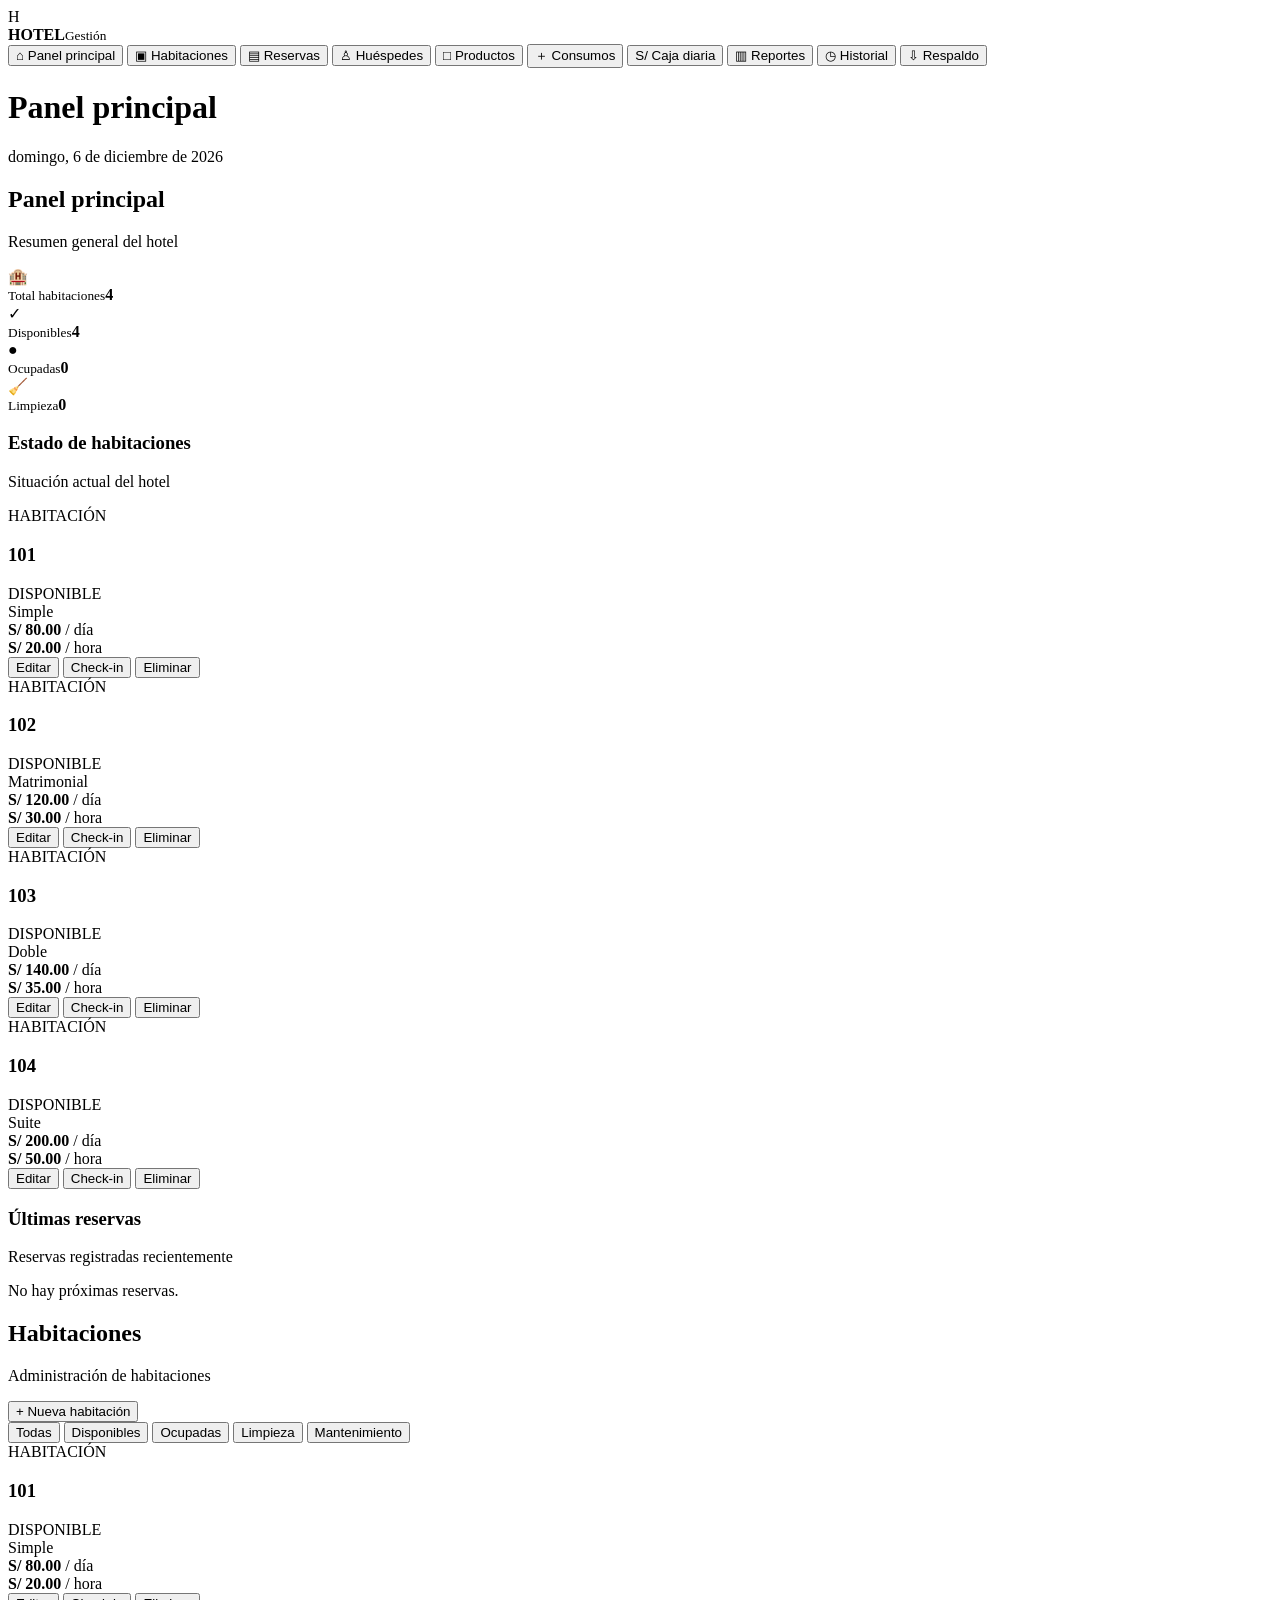
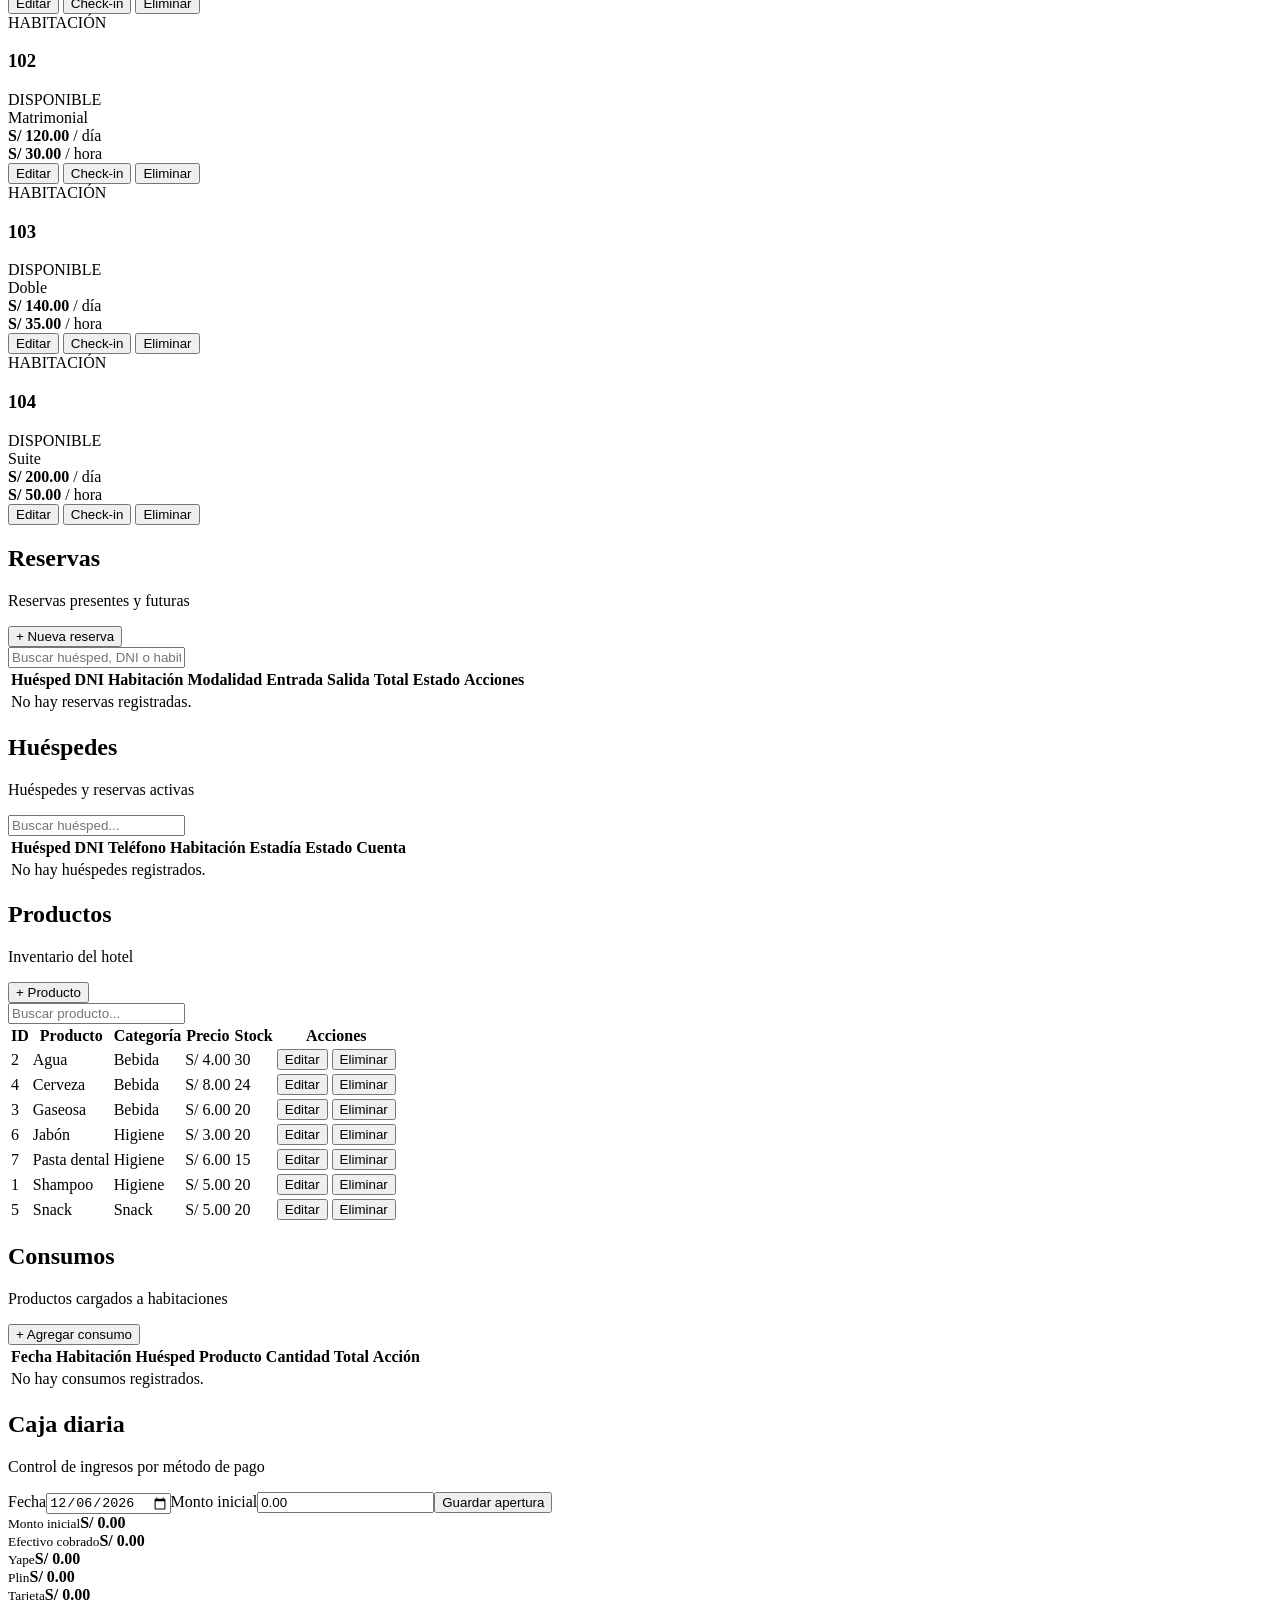
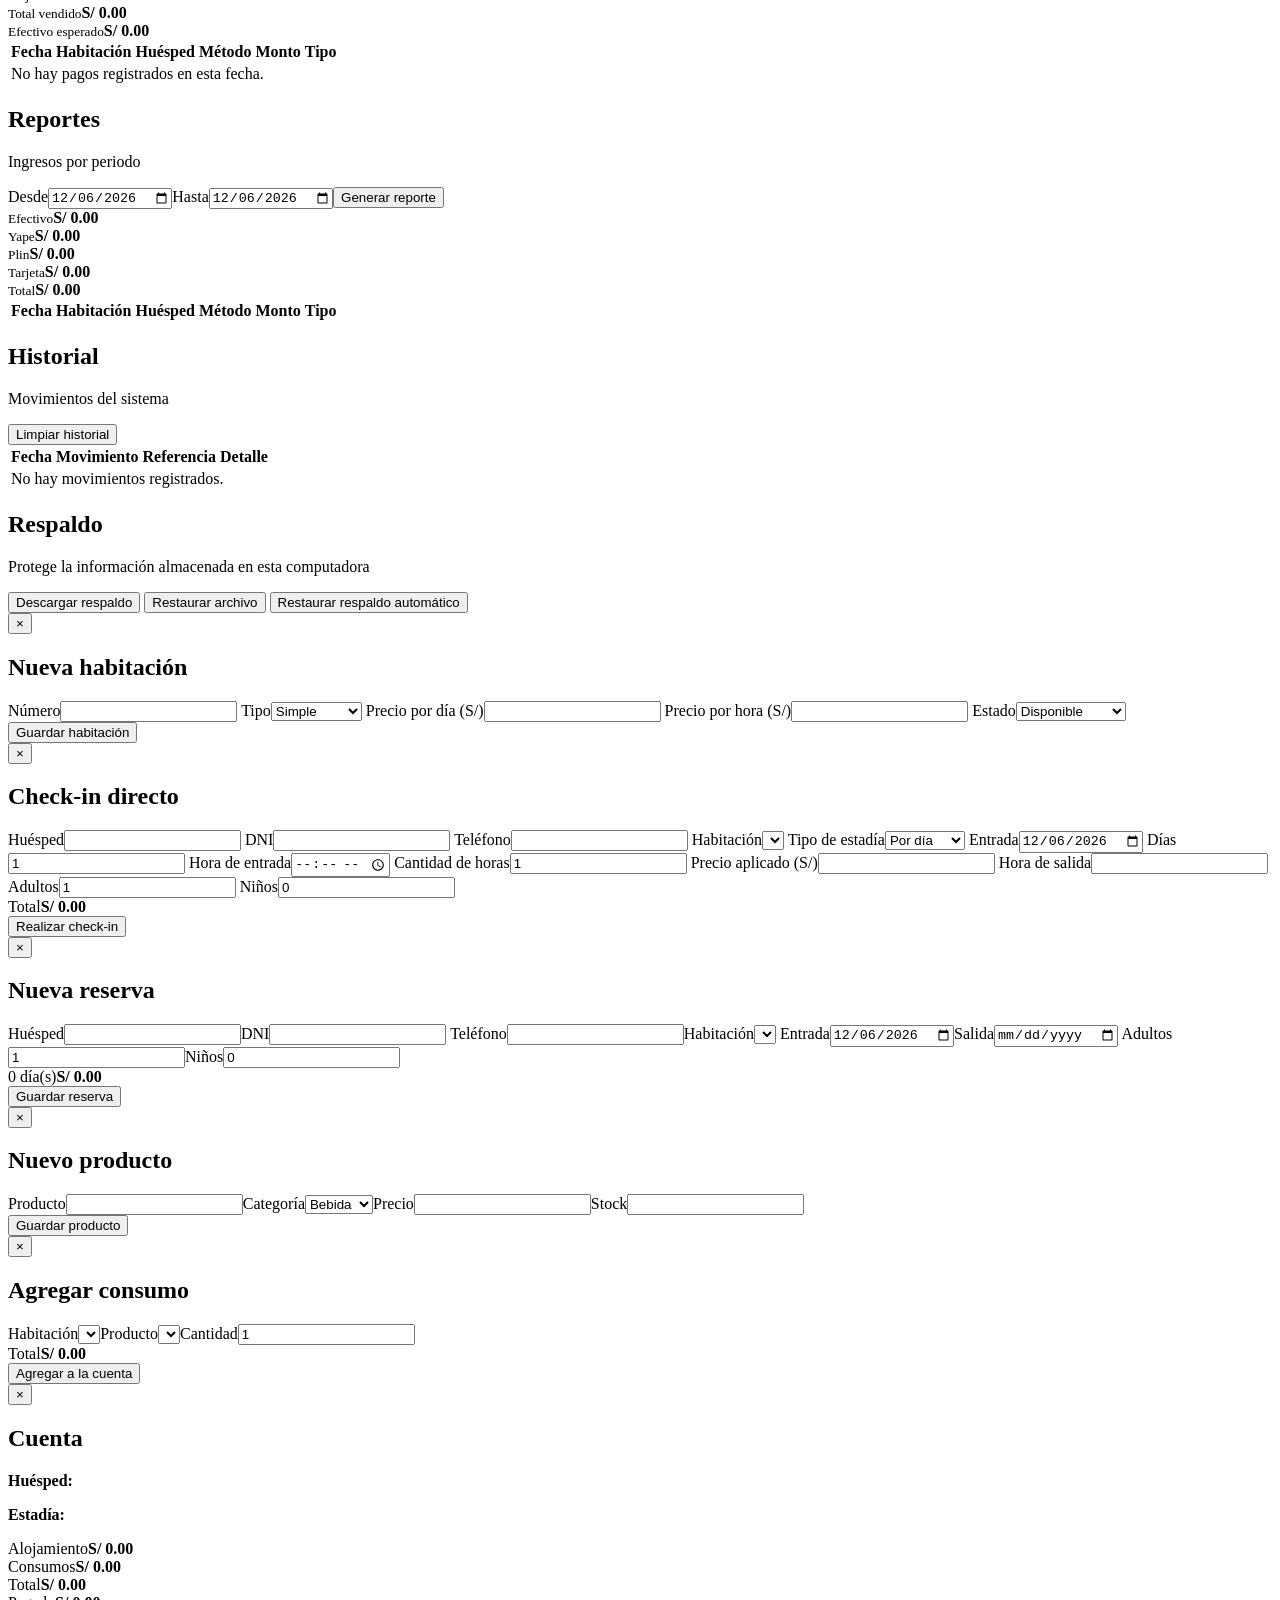
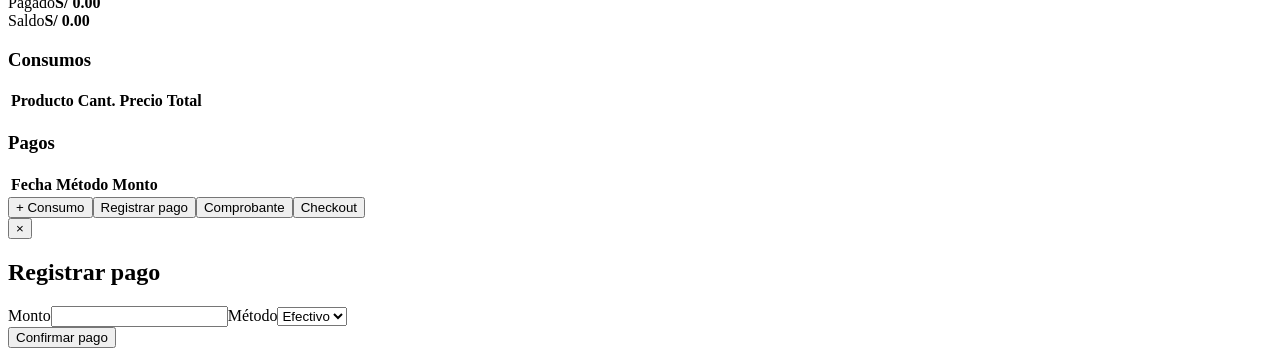
==== commit 0def1f6f: "Rename index-hotel-corregido.html to index.html" ====
--- a/index.html
+++ b/index.html
@@ -1,2181 +1,206 @@
 <!DOCTYPE html>
 <html lang="es">
-
 <head>
-    <meta charset="UTF-8">
-
-    <meta
-        name="viewport"
-        content="width=device-width, initial-scale=1.0"
-    >
-
-    <title>Sistema de Gestión Hotelera</title>
-
-    <link
-        rel="stylesheet"
-        href="style.css"
-    >
+  <meta charset="UTF-8">
+  <meta name="viewport" content="width=device-width, initial-scale=1.0">
+  <title>Sistema de Gestión Hotelera</title>
+  <link rel="stylesheet" href="style.css">
 </head>
-
 <body>
-
-<!-- =====================================================
-     SIDEBAR
-===================================================== -->
-
-<aside class="sidebar">
-
-    <div class="logo">
-
-        <div class="logo-icono">
-            🏨
-        </div>
-
-        <div>
-            <h2>GRAND HOTEL</h2>
-            <span>Sistema de Gestión</span>
-        </div>
-
-    </div>
-
-
+<div class="app">
+  <aside class="sidebar">
+    <div class="brand"><div class="brand-icon">H</div><div><strong>HOTEL</strong><small>Gestión</small></div></div>
     <nav>
-
-        <button
-            class="menu-item activo"
-            onclick="mostrarSeccion('inicio', this)"
-        >
-            🏠 Inicio
-        </button>
-
-
-        <button
-            class="menu-item"
-            onclick="mostrarSeccion('habitaciones', this)"
-        >
-            🛏 Habitaciones
-        </button>
-
-
-        <button
-            class="menu-item"
-            onclick="mostrarSeccion('reservas', this)"
-        >
-            📅 Reservas
-        </button>
-
-
-        <button
-            class="menu-item"
-            onclick="mostrarSeccion('huespedes', this)"
-        >
-            👥 Huéspedes
-        </button>
-
-
-        <button
-            class="menu-item"
-            onclick="abrirCheckInDirecto()"
-        >
-            🔑 Check-in directo
-        </button>
-
-
-        <button
-            class="menu-item"
-            onclick="mostrarSeccion('productos', this)"
-        >
-            🛒 Productos
-        </button>
-
-
-        <button
-            class="menu-item"
-            onclick="mostrarSeccion('consumos', this)"
-        >
-            🍺 Consumos
-        </button>
-
-
-        <button
-            class="menu-item"
-            onclick="mostrarSeccion('caja', this)"
-        >
-            💰 Caja diaria
-        </button>
-
-
-        <button
-            class="menu-item"
-            onclick="mostrarSeccion('reportes', this)"
-        >
-            📊 Reportes
-        </button>
-
-
-        <button
-            class="menu-item"
-            onclick="mostrarSeccion('historial', this)"
-        >
-            📋 Historial
-        </button>
-
-
-        <button
-            class="menu-item"
-            onclick="mostrarSeccion('seguridad', this)"
-        >
-            💾 Respaldo
-        </button>
-
+      <button class="nav-btn activo" onclick="mostrarSeccion('inicio',this)">⌂ <span>Panel principal</span></button>
+      <button class="nav-btn" onclick="mostrarSeccion('habitaciones',this)">▣ <span>Habitaciones</span></button>
+      <button class="nav-btn" onclick="mostrarSeccion('reservas',this)">▤ <span>Reservas</span></button>
+      <button class="nav-btn" onclick="mostrarSeccion('huespedes',this)">♙ <span>Huéspedes</span></button>
+      <button class="nav-btn" onclick="mostrarSeccion('productos',this)">□ <span>Productos</span></button>
+      <button class="nav-btn" onclick="mostrarSeccion('consumos',this)">＋ <span>Consumos</span></button>
+      <button class="nav-btn" onclick="mostrarSeccion('caja',this)">S/ <span>Caja diaria</span></button>
+      <button class="nav-btn" onclick="mostrarSeccion('reportes',this)">▥ <span>Reportes</span></button>
+      <button class="nav-btn" onclick="mostrarSeccion('historial',this)">◷ <span>Historial</span></button>
+      <button class="nav-btn" onclick="mostrarSeccion('respaldo',this)">⇩ <span>Respaldo</span></button>
     </nav>
-
-</aside>
-
-
-
-<!-- =====================================================
-     CONTENIDO
-===================================================== -->
-
-<div class="contenido">
-
-
-    <!-- TOPBAR -->
-
+  </aside>
+
+  <main class="contenido">
     <header class="topbar">
-
-        <div class="titulo-topbar">
-
-            <h1 id="tituloPagina">
-                Panel principal
-            </h1>
-
-            <p id="fechaActual"></p>
-
-        </div>
-
-
-        <div class="usuario">
-
-            <div>
-
-                <strong>
-                    Administrador
-                </strong>
-
-                <small>
-                    Recepción
-                </small>
-
-            </div>
-
-            <div class="avatar">
-                A
-            </div>
-
-        </div>
-
+      <div><h1 id="tituloSeccion">Panel principal</h1><p id="fechaActual"></p></div>
     </header>
 
-
-
-    <!-- =================================================
-         INICIO
-    ================================================== -->
-
-    <section
-        id="inicio"
-        class="seccion activa"
-    >
-
-        <div class="encabezado-seccion">
-
-            <div>
-
-                <h2>
-                    Panel principal
-                </h2>
-
-                <p>
-                    Resumen general del hotel
-                </p>
-
-            </div>
-
-        </div>
-
-
-
-        <div class="resumen">
-
-            <div class="card-resumen">
-
-                <div class="icono-card azul">
-                    🏨
-                </div>
-
-                <div>
-                    <span>Total habitaciones</span>
-                    <h2 id="totalHabitaciones">0</h2>
-                </div>
-
-            </div>
-
-
-            <div class="card-resumen">
-
-                <div class="icono-card verde">
-                    ✓
-                </div>
-
-                <div>
-                    <span>Disponibles hoy</span>
-                    <h2 id="totalDisponibles">0</h2>
-                </div>
-
-            </div>
-
-
-            <div class="card-resumen">
-
-                <div class="icono-card rojo">
-                    🔑
-                </div>
-
-                <div>
-                    <span>Ocupadas</span>
-                    <h2 id="totalOcupadas">0</h2>
-                </div>
-
-            </div>
-
-
-            <div class="card-resumen">
-
-                <div class="icono-card amarillo">
-                    🧹
-                </div>
-
-                <div>
-                    <span>Limpieza</span>
-                    <h2 id="totalLimpieza">0</h2>
-                </div>
-
-            </div>
-
-        </div>
-
-
-
-        <div class="panel">
-
-            <div class="panel-cabecera">
-
-                <div>
-                    <h3>Estado de habitaciones</h3>
-                    <p>Situación actual del hotel</p>
-                </div>
-
-            </div>
-
-            <div
-                id="habitacionesInicio"
-                class="habitaciones-grid"
-            ></div>
-
-        </div>
-
-
-
-        <div class="panel">
-
-            <div class="panel-cabecera">
-
-                <div>
-                    <h3>Últimas reservas</h3>
-                    <p>Reservas registradas recientemente</p>
-                </div>
-
-            </div>
-
-
-            <div class="tabla-responsive">
-
-                <table>
-
-                    <thead>
-
-                        <tr>
-                            <th>Huésped</th>
-                            <th>Habitación</th>
-                            <th>Entrada</th>
-                            <th>Salida</th>
-                            <th>Estado</th>
-                        </tr>
-
-                    </thead>
-
-                    <tbody id="reservasInicio"></tbody>
-
-                </table>
-
-            </div>
-
-        </div>
-
-    </section>
-
-
-
-    <!-- =================================================
-         HABITACIONES
-    ================================================== -->
-
-    <section
-        id="habitaciones"
-        class="seccion"
-    >
-
-        <div class="encabezado-seccion">
-
-            <div>
-                <h2>Habitaciones</h2>
-                <p>Administración de habitaciones</p>
-            </div>
-
-
-            <button
-                class="btn-principal"
-                onclick="abrirModalHabitacion()"
-            >
-                + Nueva habitación
-            </button>
-
-        </div>
-
-
-
-        <div class="filtros">
-
-            <button
-                class="filtro activo"
-                onclick="filtrarHabitaciones('TODAS', this)"
-            >
-                Todas
-            </button>
-
-            <button
-                class="filtro"
-                onclick="filtrarHabitaciones('DISPONIBLE', this)"
-            >
-                Disponibles
-            </button>
-
-            <button
-                class="filtro"
-                onclick="filtrarHabitaciones('OCUPADA', this)"
-            >
-                Ocupadas
-            </button>
-
-            <button
-                class="filtro"
-                onclick="filtrarHabitaciones('LIMPIEZA', this)"
-            >
-                Limpieza
-            </button>
-
-            <button
-                class="filtro"
-                onclick="filtrarHabitaciones('MANTENIMIENTO', this)"
-            >
-                Mantenimiento
-            </button>
-
-        </div>
-
-
-        <div
-            id="listaHabitaciones"
-            class="habitaciones-grid"
-        ></div>
-
-    </section>
-
-
-
-    <!-- =================================================
-         RESERVAS
-    ================================================== -->
-
-    <section
-        id="reservas"
-        class="seccion"
-    >
-
-        <div class="encabezado-seccion">
-
-            <div>
-                <h2>Reservas</h2>
-
-                <p>
-                    Reservas actuales y futuras
-                </p>
-            </div>
-
-
-            <button
-                class="btn-principal"
-                onclick="abrirModalReserva()"
-            >
-                + Nueva reserva
-            </button>
-
-        </div>
-
-
-
-        <div class="panel">
-
-            <div class="buscador">
-
-                <input
-                    type="text"
-                    id="buscarReserva"
-                    placeholder="Buscar huésped, DNI o habitación..."
-                    oninput="renderReservas()"
-                >
-
-            </div>
-
-
-            <div class="tabla-responsive">
-
-                <table>
-
-                    <thead>
-
-                        <tr>
-
-                            <th>#</th>
-
-                            <th>Huésped</th>
-
-                            <th>DNI</th>
-
-                            <th>Habitación</th>
-
-                            <th>Entrada</th>
-
-                            <th>Salida</th>
-
-                            <th>Total</th>
-
-                            <th>Estado</th>
-
-                            <th>Acciones</th>
-
-                        </tr>
-
-                    </thead>
-
-                    <tbody id="tablaReservas"></tbody>
-
-                </table>
-
-            </div>
-
-        </div>
-
-    </section>
-
-
-
-    <!-- =================================================
-         HUÉSPEDES
-    ================================================== -->
-
-    <section
-        id="huespedes"
-        class="seccion"
-    >
-
-        <div class="encabezado-seccion">
-
-            <div>
-                <h2>Huéspedes</h2>
-                <p>Registro de huéspedes</p>
-            </div>
-
-        </div>
-
-
-        <div class="panel">
-
-            <div class="buscador">
-
-                <input
-                    type="text"
-                    id="buscarHuesped"
-                    placeholder="Buscar por nombre o DNI..."
-                    oninput="renderHuespedes()"
-                >
-
-            </div>
-
-
-            <div class="tabla-responsive">
-
-                <table>
-
-                    <thead>
-
-                        <tr>
-                            <th>Huésped</th>
-                            <th>DNI</th>
-                            <th>Teléfono</th>
-                            <th>Habitación</th>
-                            <th>Estado</th>
-                        </tr>
-
-                    </thead>
-
-                    <tbody id="tablaHuespedes"></tbody>
-
-                </table>
-
-            </div>
-
-        </div>
-
-    </section>
-
-
-
-    <!-- =================================================
-         PRODUCTOS
-    ================================================== -->
-
-    <section
-        id="productos"
-        class="seccion"
-    >
-
-        <div class="encabezado-seccion">
-
-            <div>
-                <h2>Productos</h2>
-
-                <p>
-                    Inventario del hotel
-                </p>
-            </div>
-
-
-            <button
-                class="btn-principal"
-                onclick="abrirModalProducto()"
-            >
-                + Nuevo producto
-            </button>
-
-        </div>
-
-
-
-        <div class="resumen">
-
-            <div class="card-resumen">
-
-                <div class="icono-card azul">
-                    📦
-                </div>
-
-                <div>
-
-                    <span>
-                        Productos
-                    </span>
-
-                    <h2 id="totalProductos">
-                        0
-                    </h2>
-
-                </div>
-
-            </div>
-
-
-            <div class="card-resumen">
-
-                <div class="icono-card verde">
-                    🛒
-                </div>
-
-                <div>
-
-                    <span>
-                        Stock total
-                    </span>
-
-                    <h2 id="stockTotal">
-                        0
-                    </h2>
-
-                </div>
-
-            </div>
-
-        </div>
-
-
-
-        <div class="panel">
-
-            <div class="buscador">
-
-                <input
-                    type="text"
-                    id="buscarProducto"
-                    placeholder="Buscar producto..."
-                    oninput="renderProductos()"
-                >
-
-            </div>
-
-
-            <div class="tabla-responsive">
-
-                <table>
-
-                    <thead>
-
-                        <tr>
-
-                            <th>Producto</th>
-
-                            <th>Categoría</th>
-
-                            <th>Precio</th>
-
-                            <th>Stock</th>
-
-                            <th>Acciones</th>
-
-                        </tr>
-
-                    </thead>
-
-                    <tbody id="tablaProductos"></tbody>
-
-                </table>
-
-            </div>
-
-        </div>
-
-    </section>
-
-
-
-    <!-- =================================================
-         CONSUMOS
-    ================================================== -->
-
-    <section
-        id="consumos"
-        class="seccion"
-    >
-
-        <div class="encabezado-seccion">
-
-            <div>
-                <h2>Consumos</h2>
-
-                <p>
-                    Productos cargados a habitaciones
-                </p>
-            </div>
-
-
-            <button
-                class="btn-principal"
-                onclick="abrirModalConsumo()"
-            >
-                + Agregar consumo
-            </button>
-
-        </div>
-
-
-        <div class="panel">
-
-            <div class="tabla-responsive">
-
-                <table>
-
-                    <thead>
-
-                        <tr>
-
-                            <th>Fecha</th>
-
-                            <th>Habitación</th>
-
-                            <th>Huésped</th>
-
-                            <th>Producto</th>
-
-                            <th>Cantidad</th>
-
-                            <th>Precio</th>
-
-                            <th>Total</th>
-
-                        </tr>
-
-                    </thead>
-
-                    <tbody id="tablaConsumos"></tbody>
-
-                </table>
-
-            </div>
-
-        </div>
-
-    </section>
-
-
-
-    <!-- =================================================
-         CAJA
-    ================================================== -->
-
-    <section
-        id="caja"
-        class="seccion"
-    >
-
-        <div class="encabezado-seccion">
-
-            <div>
-                <h2>Caja diaria</h2>
-                <p>Pagos recibidos</p>
-            </div>
-
-        </div>
-
-
-        <div class="filtro-fechas">
-
-            <div class="campo">
-
-                <label>
-                    Fecha
-                </label>
-
-                <input
-                    type="date"
-                    id="fechaCaja"
-                    onchange="renderCaja()"
-                >
-
-            </div>
-
-        </div>
-
-
-
-        <div class="panel apertura-caja-panel">
-
-            <div>
-                <strong>💵 Apertura de caja</strong>
-                <p>Ingresa con cuánto efectivo comienzas el día.</p>
-            </div>
-
-            <div class="apertura-caja-controles">
-                <input type="number" id="montoAperturaCaja" min="0" step="0.01" placeholder="0.00">
-                <button class="btn-principal" onclick="guardarAperturaCaja()">Guardar apertura</button>
-            </div>
-
-            <div class="apertura-caja-resumen">
-                <span>Inicio: <strong id="cajaMontoInicial">S/ 0.00</strong></span>
-                <span>Efectivo esperado: <strong id="cajaEfectivoEsperado">S/ 0.00</strong></span>
-            </div>
-
-        </div>
-
-
-        <div class="resumen resumen-caja">
-
-            <div class="card-resumen">
-
-                <div>
-                    <span>Efectivo</span>
-                    <h2 id="cajaEfectivo">
-                        S/ 0.00
-                    </h2>
-                </div>
-
-            </div>
-
-
-            <div class="card-resumen">
-
-                <div>
-                    <span>Yape</span>
-                    <h2 id="cajaYape">
-                        S/ 0.00
-                    </h2>
-                </div>
-
-            </div>
-
-
-            <div class="card-resumen">
-
-                <div>
-                    <span>Plin</span>
-                    <h2 id="cajaPlin">
-                        S/ 0.00
-                    </h2>
-                </div>
-
-            </div>
-
-
-            <div class="card-resumen">
-
-                <div>
-                    <span>Tarjeta</span>
-                    <h2 id="cajaTarjeta">
-                        S/ 0.00
-                    </h2>
-                </div>
-
-            </div>
-
-        </div>
-
-
-
-        <div class="panel total-caja-panel">
-
-            <span>
-                TOTAL DEL DÍA
-            </span>
-
-            <strong id="cajaTotal">
-                S/ 0.00
-            </strong>
-
-        </div>
-
-
-
-        <div class="panel">
-
-            <div class="tabla-responsive">
-
-                <table>
-
-                    <thead>
-
-                        <tr>
-                            <th>Hora</th>
-                            <th>Habitación</th>
-                            <th>Huésped</th>
-                            <th>Método</th>
-                            <th>Monto</th>
-                            <th>Comprobante</th>
-                        </tr>
-
-                    </thead>
-
-                    <tbody id="tablaCaja"></tbody>
-
-                </table>
-
-            </div>
-
-        </div>
-
-    </section>
-
-
-
-    <!-- =================================================
-         REPORTES
-    ================================================== -->
-
-    <section
-        id="reportes"
-        class="seccion"
-    >
-
-        <div class="encabezado-seccion">
-
-            <div>
-                <h2>Reportes</h2>
-
-                <p>
-                    Consulta por rango de fechas
-                </p>
-            </div>
-
-        </div>
-
-
-        <div class="panel">
-
-            <div class="filtro-reporte">
-
-                <div class="campo">
-
-                    <label>
-                        Desde
-                    </label>
-
-                    <input
-                        type="date"
-                        id="reporteDesde"
-                    >
-
-                </div>
-
-
-                <div class="campo">
-
-                    <label>
-                        Hasta
-                    </label>
-
-                    <input
-                        type="date"
-                        id="reporteHasta"
-                    >
-
-                </div>
-
-
-                <button
-                    class="btn-principal"
-                    onclick="generarReporte()"
-                >
-                    Generar reporte
-                </button>
-
-            </div>
-
-        </div>
-
-
-
-        <div class="resumen">
-
-            <div class="card-resumen">
-
-                <div>
-                    <span>Ingresos</span>
-
-                    <h2 id="reporteIngresos">
-                        S/ 0.00
-                    </h2>
-                </div>
-
-            </div>
-
-
-            <div class="card-resumen">
-
-                <div>
-                    <span>Reservas</span>
-
-                    <h2 id="reporteReservas">
-                        0
-                    </h2>
-                </div>
-
-            </div>
-
-
-            <div class="card-resumen">
-
-                <div>
-                    <span>Consumos</span>
-
-                    <h2 id="reporteConsumos">
-                        S/ 0.00
-                    </h2>
-                </div>
-
-            </div>
-
-
-            <div class="card-resumen">
-
-                <div>
-                    <span>Canceladas</span>
-
-                    <h2 id="reporteCanceladas">
-                        0
-                    </h2>
-                </div>
-
-            </div>
-
-        </div>
-
-
-
-        <div class="panel tabla-reporte">
-
-            <div class="tabla-responsive">
-
-                <table>
-
-                    <thead>
-
-                        <tr>
-                            <th>Fecha</th>
-                            <th>Huésped</th>
-                            <th>Habitación</th>
-                            <th>Método</th>
-                            <th>Monto</th>
-                        </tr>
-
-                    </thead>
-
-                    <tbody id="tablaReporte"></tbody>
-
-                </table>
-
-            </div>
-
-        </div>
-
-    </section>
-
-
-
-    <!-- =================================================
-         HISTORIAL
-    ================================================== -->
-
-    <section
-        id="historial"
-        class="seccion"
-    >
-
-        <div class="encabezado-seccion">
-
-            <div>
-
-                <h2>
-                    Historial de movimientos
-                </h2>
-
-                <p>
-                    Registro de operaciones realizadas en el sistema
-                </p>
-
-            </div>
-
-        </div>
-
-
-        <div class="panel">
-
-            <div class="buscador">
-
-                <input
-                    type="text"
-                    id="buscarHistorial"
-                    placeholder="Buscar habitación, huésped, acción..."
-                    oninput="renderHistorial()"
-                >
-
-            </div>
-
-
-            <div class="tabla-responsive">
-
-                <table>
-
-                    <thead>
-
-                        <tr>
-
-                            <th>Fecha y hora</th>
-
-                            <th>Acción</th>
-
-                            <th>Habitación</th>
-
-                            <th>Detalle</th>
-
-                        </tr>
-
-                    </thead>
-
-
-                    <tbody id="tablaHistorial"></tbody>
-
-                </table>
-
-            </div>
-
-        </div>
-
-    </section>
-
-
-
-    <!-- =================================================
-         RESPALDO
-    ================================================== -->
-
-    <section
-        id="seguridad"
-        class="seccion"
-    >
-
-        <div class="encabezado-seccion">
-
-            <div>
-
-                <h2>
-                    Respaldo de información
-                </h2>
-
-                <p>
-                    Protege los datos del hotel
-                </p>
-
-            </div>
-
-        </div>
-
-
-        <div class="panel">
-
-            <div class="seguridad-cabecera">
-
-                <div class="seguridad-icono">
-                    💾
-                </div>
-
-
-                <div>
-
-                    <h3>
-                        Copia de seguridad
-                    </h3>
-
-                    <p>
-                        El respaldo guarda habitaciones,
-                        reservas, huéspedes, productos,
-                        consumos, pagos e historial.
-                    </p>
-
-                </div>
-
-            </div>
-
-
-            <div class="seguridad-botones">
-
-                <button
-                    class="btn-respaldo"
-                    onclick="crearRespaldo()"
-                >
-                    💾 Crear respaldo
-                </button>
-
-
-                <button
-                    class="btn-restaurar"
-                    onclick="seleccionarRespaldo()"
-                >
-                    📂 Restaurar respaldo
-                </button>
-
-            </div>
-
-
-            <input
-                type="file"
-                id="archivoRespaldo"
-                accept=".json,application/json"
-                onchange="restaurarRespaldo(event)"
-                hidden
-            >
-
-
-            <div class="aviso-respaldo">
-
-                ⚠️ Guarda el archivo de respaldo en un
-                lugar seguro, por ejemplo una memoria USB
-                o una carpeta externa.
-
-            </div>
-
-
-            <div class="lista-seguridad">
-
-                <div>
-                    ✓ Habitaciones
-                </div>
-
-                <div>
-                    ✓ Reservas
-                </div>
-
-                <div>
-                    ✓ Productos
-                </div>
-
-                <div>
-                    ✓ Consumos
-                </div>
-
-                <div>
-                    ✓ Pagos
-                </div>
-
-                <div>
-                    ✓ Historial
-                </div>
-
-            </div>
-
-        </div>
-
-    </section>
-
+    <section id="inicio" class="seccion activa">
+      <div class="encabezado-seccion"><div><h2>Panel principal</h2><p>Resumen general del hotel</p></div></div>
+      <div class="resumen-grid">
+        <div class="stat"><span>🏨</span><div><small>Total habitaciones</small><strong id="totalHabitaciones">0</strong></div></div>
+        <div class="stat"><span>✓</span><div><small>Disponibles</small><strong id="habitacionesDisponibles">0</strong></div></div>
+        <div class="stat"><span>●</span><div><small>Ocupadas</small><strong id="habitacionesOcupadas">0</strong></div></div>
+        <div class="stat"><span>🧹</span><div><small>Limpieza</small><strong id="habitacionesLimpieza">0</strong></div></div>
+      </div>
+      <div class="panel"><h3>Estado de habitaciones</h3><p>Situación actual del hotel</p><div id="habitacionesInicio" class="habitaciones-grid"></div></div>
+      <div class="panel"><h3>Últimas reservas</h3><p>Reservas registradas recientemente</p><div id="reservasInicio"></div></div>
+    </section>
+
+    <section id="habitaciones" class="seccion">
+      <div class="encabezado-seccion"><div><h2>Habitaciones</h2><p>Administración de habitaciones</p></div><button class="btn primario" onclick="abrirModalHabitacion()">+ Nueva habitación</button></div>
+      <div class="filtros">
+        <button class="filtro-habitacion activo" onclick="filtrarHabitaciones('TODAS',this)">Todas</button>
+        <button class="filtro-habitacion" onclick="filtrarHabitaciones('DISPONIBLE',this)">Disponibles</button>
+        <button class="filtro-habitacion" onclick="filtrarHabitaciones('OCUPADA',this)">Ocupadas</button>
+        <button class="filtro-habitacion" onclick="filtrarHabitaciones('LIMPIEZA',this)">Limpieza</button>
+        <button class="filtro-habitacion" onclick="filtrarHabitaciones('MANTENIMIENTO',this)">Mantenimiento</button>
+      </div>
+      <div id="listaHabitaciones" class="habitaciones-grid"></div>
+      <div id="habitacionesGrid" class="habitaciones-grid"></div>
+    </section>
+
+    <section id="reservas" class="seccion">
+      <div class="encabezado-seccion"><div><h2>Reservas</h2><p>Reservas presentes y futuras</p></div><button class="btn primario" onclick="abrirModalReserva()">+ Nueva reserva</button></div>
+      <input id="buscarReserva" class="buscador" placeholder="Buscar huésped, DNI o habitación..." oninput="buscarReservas()">
+      <div class="tabla-wrap"><table><thead><tr><th>Huésped</th><th>DNI</th><th>Habitación</th><th>Modalidad</th><th>Entrada</th><th>Salida</th><th>Total</th><th>Estado</th><th>Acciones</th></tr></thead><tbody id="tablaReservas"></tbody></table></div>
+    </section>
+
+    <section id="huespedes" class="seccion">
+      <div class="encabezado-seccion"><div><h2>Huéspedes</h2><p>Huéspedes y reservas activas</p></div></div>
+      <input id="buscarHuesped" class="buscador" placeholder="Buscar huésped..." oninput="buscarHuespedes()">
+      <div class="tabla-wrap"><table><thead><tr><th>Huésped</th><th>DNI</th><th>Teléfono</th><th>Habitación</th><th>Estadía</th><th>Estado</th><th>Cuenta</th></tr></thead><tbody id="tablaHuespedes"></tbody></table></div>
+    </section>
+
+    <section id="productos" class="seccion">
+      <div class="encabezado-seccion"><div><h2>Productos</h2><p>Inventario del hotel</p></div><button class="btn primario" onclick="abrirModalProducto()">+ Producto</button></div>
+      <input id="buscarProducto" class="buscador" placeholder="Buscar producto..." oninput="buscarProductos()">
+      <div class="tabla-wrap"><table><thead><tr><th>ID</th><th>Producto</th><th>Categoría</th><th>Precio</th><th>Stock</th><th>Acciones</th></tr></thead><tbody id="tablaProductos"></tbody></table></div>
+    </section>
+
+    <section id="consumos" class="seccion">
+      <div class="encabezado-seccion"><div><h2>Consumos</h2><p>Productos cargados a habitaciones</p></div><button class="btn primario" onclick="abrirModalConsumo()">+ Agregar consumo</button></div>
+      <div class="tabla-wrap"><table><thead><tr><th>Fecha</th><th>Habitación</th><th>Huésped</th><th>Producto</th><th>Cantidad</th><th>Total</th><th>Acción</th></tr></thead><tbody id="tablaConsumos"></tbody></table></div>
+    </section>
+
+    <section id="caja" class="seccion">
+      <div class="encabezado-seccion"><div><h2>Caja diaria</h2><p>Control de ingresos por método de pago</p></div></div>
+      <div class="form-grid caja-apertura"><label>Fecha<input id="fechaCaja" type="date" onchange="cambiarFechaCaja()"></label><label>Monto inicial<input id="montoAperturaCaja" type="number" min="0" step="0.01"></label><button class="btn primario" onclick="guardarAperturaCaja()">Guardar apertura</button></div>
+      <div class="resumen-grid caja-grid">
+        <div class="stat"><div><small>Monto inicial</small><strong id="cajaMontoInicial">S/ 0.00</strong></div></div>
+        <div class="stat"><div><small>Efectivo cobrado</small><strong id="cajaEfectivo">S/ 0.00</strong></div></div>
+        <div class="stat"><div><small>Yape</small><strong id="cajaYape">S/ 0.00</strong></div></div>
+        <div class="stat"><div><small>Plin</small><strong id="cajaPlin">S/ 0.00</strong></div></div>
+        <div class="stat"><div><small>Tarjeta</small><strong id="cajaTarjeta">S/ 0.00</strong></div></div>
+        <div class="stat destacado"><div><small>Total vendido</small><strong id="cajaTotal">S/ 0.00</strong></div></div>
+        <div class="stat destacado"><div><small>Efectivo esperado</small><strong id="cajaEfectivoEsperado">S/ 0.00</strong></div></div>
+      </div>
+      <div class="tabla-wrap"><table><thead><tr><th>Fecha</th><th>Habitación</th><th>Huésped</th><th>Método</th><th>Monto</th><th>Tipo</th></tr></thead><tbody id="tablaCaja"></tbody></table></div>
+    </section>
+
+    <section id="reportes" class="seccion">
+      <div class="encabezado-seccion"><div><h2>Reportes</h2><p>Ingresos por periodo</p></div></div>
+      <div class="form-grid reporte-filtros"><label>Desde<input id="reporteDesde" type="date"></label><label>Hasta<input id="reporteHasta" type="date"></label><button class="btn primario" onclick="generarReporte()">Generar reporte</button></div>
+      <div class="resumen-grid"><div class="stat"><div><small>Efectivo</small><strong id="reporteEfectivo">S/ 0.00</strong></div></div><div class="stat"><div><small>Yape</small><strong id="reporteYape">S/ 0.00</strong></div></div><div class="stat"><div><small>Plin</small><strong id="reportePlin">S/ 0.00</strong></div></div><div class="stat"><div><small>Tarjeta</small><strong id="reporteTarjeta">S/ 0.00</strong></div></div><div class="stat destacado"><div><small>Total</small><strong id="reporteTotal">S/ 0.00</strong></div></div></div>
+      <div class="tabla-wrap"><table><thead><tr><th>Fecha</th><th>Habitación</th><th>Huésped</th><th>Método</th><th>Monto</th><th>Tipo</th></tr></thead><tbody id="tablaReporte"></tbody></table></div>
+    </section>
+
+    <section id="historial" class="seccion">
+      <div class="encabezado-seccion"><div><h2>Historial</h2><p>Movimientos del sistema</p></div><button class="btn peligro" onclick="limpiarHistorial()">Limpiar historial</button></div>
+      <div class="tabla-wrap"><table><thead><tr><th>Fecha</th><th>Movimiento</th><th>Referencia</th><th>Detalle</th></tr></thead><tbody id="tablaHistorial"></tbody></table></div>
+    </section>
+
+    <section id="respaldo" class="seccion">
+      <div class="encabezado-seccion"><div><h2>Respaldo</h2><p>Protege la información almacenada en esta computadora</p></div></div>
+      <div class="panel acciones-respaldo">
+        <button class="btn primario" onclick="crearRespaldo()">Descargar respaldo</button>
+        <button class="btn secundario" onclick="seleccionarRespaldo()">Restaurar archivo</button>
+        <button class="btn secundario" onclick="restaurarRespaldoAutomaticoLocal()">Restaurar respaldo automático</button>
+        <input id="archivoRespaldo" type="file" accept=".json,application/json" hidden onchange="restaurarRespaldo(event)">
+      </div>
+    </section>
+  </main>
 </div>
 
-
-
-<!-- =====================================================
-     MODAL HABITACIÓN
-===================================================== -->
-
-<div
-    id="modalHabitacion"
-    class="modal"
->
-
-    <div class="modal-contenido">
-
-        <button
-            class="cerrar"
-            onclick="cerrarModal('modalHabitacion')"
-        >
-            ×
-        </button>
-
-
-        <h2 id="tituloModalHabitacion">
-            Nueva habitación
-        </h2>
-
-
-        <input
-            type="hidden"
-            id="habitacionEditandoId"
-        >
-
-
-        <div class="form-grid">
-
-            <div class="campo">
-
-                <label>
-                    Número
-                </label>
-
-                <input
-                    type="text"
-                    id="numeroHabitacion"
-                    placeholder="Ejemplo: 101"
-                >
-
-            </div>
-
-
-            <div class="campo">
-
-                <label>
-                    Tipo
-                </label>
-
-                <select id="tipoHabitacion">
-
-                    <option value="Simple">
-                        Simple
-                    </option>
-
-                    <option value="Matrimonial">
-                        Matrimonial
-                    </option>
-
-                    <option value="Doble">
-                        Doble
-                    </option>
-
-                    <option value="Triple">
-                        Triple
-                    </option>
-
-                    <option value="Suite">
-                        Suite
-                    </option>
-
-                </select>
-
-            </div>
-
-
-            <div class="campo">
-
-                <label>
-                    Precio por día
-                </label>
-
-                <input
-                    type="number"
-                    id="precioHabitacion"
-                    min="0"
-                    step="0.01"
-                >
-
-            </div>
-
-
-            <div class="campo">
-
-                <label>
-                    Precio por hora
-                </label>
-
-                <input
-                    type="number"
-                    id="precioHoraHabitacion"
-                    min="0"
-                    step="0.01"
-                >
-
-            </div>
-
-
-            <div class="campo">
-
-                <label>
-                    Estado
-                </label>
-
-                <select id="estadoHabitacion">
-
-                    <option value="DISPONIBLE">
-                        Disponible
-                    </option>
-
-                    <option value="LIMPIEZA">
-                        Limpieza
-                    </option>
-
-                    <option value="MANTENIMIENTO">
-                        Mantenimiento
-                    </option>
-
-                </select>
-
-            </div>
-
-        </div>
-
-
-        <button
-            class="btn-guardar"
-            onclick="guardarHabitacion()"
-        >
-            Guardar habitación
-        </button>
-
-    </div>
-
-</div>
-
-
-
-<!-- =====================================================
-     MODAL RESERVA
-===================================================== -->
-
-<div
-    id="modalReserva"
-    class="modal"
->
-
-    <div class="modal-contenido modal-grande">
-
-        <button
-            class="cerrar"
-            onclick="cerrarModal('modalReserva')"
-        >
-            ×
-        </button>
-
-
-        <h2 id="tituloModalReserva">
-            Nueva reserva
-        </h2>
-
-
-        <input
-            type="hidden"
-            id="reservaEditandoId"
-        >
-
-
-        <div class="form-grid">
-
-            <div class="campo">
-
-                <label>
-                    Nombre del huésped
-                </label>
-
-                <input
-                    type="text"
-                    id="nombreReserva"
-                >
-
-            </div>
-
-
-            <div class="campo">
-
-                <label>
-                    DNI
-                </label>
-
-                <input
-                    type="text"
-                    id="dniReserva"
-                    maxlength="8"
-                >
-
-            </div>
-
-
-            <div class="campo">
-
-                <label>
-                    Teléfono
-                </label>
-
-                <input
-                    type="text"
-                    id="telefonoReserva"
-                >
-
-            </div>
-
-
-            <div class="campo">
-
-                <label>
-                    Habitación
-                </label>
-
-                <select
-                    id="habitacionReserva"
-                    onchange="calcularReserva()"
-                ></select>
-
-            </div>
-
-
-            <div class="campo">
-
-                <label>
-                    Fecha de entrada
-                </label>
-
-                <input
-                    type="date"
-                    id="entradaReserva"
-                    onchange="actualizarHabitacionesReserva(); calcularReserva();"
-                >
-
-            </div>
-
-
-            <div class="campo">
-
-                <label>
-                    Fecha de salida
-                </label>
-
-                <input
-                    type="date"
-                    id="salidaReserva"
-                    onchange="actualizarHabitacionesReserva(); calcularReserva();"
-                >
-
-            </div>
-
-        </div>
-
-
-        <div class="calculo-reserva">
-
-            <span>
-                Total hospedaje
-            </span>
-
-            <strong id="totalReserva">
-                S/ 0.00
-            </strong>
-
-        </div>
-
-
-        <button
-            class="btn-guardar"
-            onclick="guardarReserva()"
-        >
-            Guardar reserva
-        </button>
-
-    </div>
-
-</div>
-
-
-
-<!-- =====================================================
-     CHECK-IN
-===================================================== -->
-
-<div
-    id="modalCheckIn"
-    class="modal"
->
-
-    <div class="modal-contenido modal-grande">
-
-        <button
-            class="cerrar"
-            onclick="cerrarModal('modalCheckIn')"
-        >
-            ×
-        </button>
-
-
-        <h2>
-            Check-in directo
-        </h2>
-
-
-        <div class="form-grid">
-
-            <div class="campo">
-
-                <label>
-                    Huésped
-                </label>
-
-                <input
-                    type="text"
-                    id="checkinNombre"
-                >
-
-            </div>
-
-
-            <div class="campo">
-
-                <label>
-                    DNI
-                </label>
-
-                <input
-                    type="text"
-                    id="checkinDni"
-                    maxlength="8"
-                >
-
-            </div>
-
-
-            <div class="campo">
-
-                <label>
-                    Teléfono
-                </label>
-
-                <input
-                    type="text"
-                    id="checkinTelefono"
-                >
-
-            </div>
-
-
-            <div class="campo">
-
-                <label>
-                    Habitación
-                </label>
-
-                <select
-                    id="checkinHabitacion"
-                    onchange="calcularCheckIn()"
-                ></select>
-
-            </div>
-
-
-            <div class="campo">
-
-                <label>
-                    Tipo de estadía
-                </label>
-
-                <select
-                    id="checkinTipoEstadia"
-                    onchange="cambiarTipoEstadiaCheckIn()"
-                >
-                    <option value="DIA">Por día</option>
-                    <option value="HORAS">Por horas</option>
-                </select>
-
-            </div>
-
-
-            <div class="campo">
-
-                <label>
-                    Entrada
-                </label>
-
-                <input
-                    type="date"
-                    id="checkinEntrada"
-                    onchange="calcularCheckIn()"
-                >
-
-            </div>
-
-
-            <div class="campo" id="campoHoraEntrada" style="display:none;">
-
-                <label>Hora de entrada</label>
-
-                <input
-                    type="time"
-                    id="checkinHoraEntrada"
-                    oninput="calcularCheckIn()"
-                >
-
-            </div>
-
-
-            <div class="campo">
-
-                <label id="checkinCantidadLabel">
-                    Días
-                </label>
-
-                <input
-                    type="number"
-                    id="checkinNoches"
-                    min="1"
-                    value="1"
-                    oninput="calcularCheckIn()"
-                >
-
-            </div>
-
-
-            <div class="campo">
-
-                <label id="checkinPrecioLabel">
-                    Precio por día
-                </label>
-
-                <input
-                    type="number"
-                    id="checkinPrecioAplicado"
-                    min="0"
-                    step="0.01"
-                    oninput="calcularCheckIn(true)"
-                >
-
-            </div>
-
-
-            <div class="campo" id="campoHoraFin" style="display:none;">
-
-                <label>Termina</label>
-
-                <div id="checkinHoraFin" class="dato-fin-estadia">-</div>
-
-            </div>
-
-
-            <div class="campo">
-
-                <label>
-                    Adultos
-                </label>
-
-                <input
-                    type="number"
-                    id="checkinAdultos"
-                    min="1"
-                    value="1"
-                >
-
-            </div>
-
-
-            <div class="campo">
-
-                <label>
-                    Niños
-                </label>
-
-                <input
-                    type="number"
-                    id="checkinNinos"
-                    min="0"
-                    value="0"
-                >
-
-            </div>
-
-        </div>
-
-
-        <div class="calculo-reserva">
-
-            <span>
-                Total
-            </span>
-
-            <strong id="checkinTotal">
-                S/ 0.00
-            </strong>
-
-        </div>
-
-
-        <button
-            class="btn-guardar"
-            onclick="guardarCheckInDirecto()"
-        >
-            Realizar check-in
-        </button>
-
-    </div>
-
-</div>
-
-
-
-<!-- =====================================================
-     PRODUCTO
-===================================================== -->
-
-<div
-    id="modalProducto"
-    class="modal"
->
-
-    <div class="modal-contenido">
-
-        <button
-            class="cerrar"
-            onclick="cerrarModal('modalProducto')"
-        >
-            ×
-        </button>
-
-
-        <h2 id="tituloModalProducto">
-            Nuevo producto
-        </h2>
-
-
-        <input
-            type="hidden"
-            id="productoEditandoId"
-        >
-
-
-        <div class="form-grid">
-
-            <div class="campo">
-
-                <label>
-                    Producto
-                </label>
-
-                <input
-                    type="text"
-                    id="nombreProducto"
-                >
-
-            </div>
-
-
-            <div class="campo">
-
-                <label>
-                    Categoría
-                </label>
-
-                <select id="categoriaProducto">
-
-                    <option value="Bebida">
-                        Bebida
-                    </option>
-
-                    <option value="Higiene">
-                        Higiene
-                    </option>
-
-                    <option value="Snack">
-                        Snack
-                    </option>
-
-                    <option value="Otro">
-                        Otro
-                    </option>
-
-                </select>
-
-            </div>
-
-
-            <div class="campo">
-
-                <label>
-                    Precio
-                </label>
-
-                <input
-                    type="number"
-                    id="precioProducto"
-                    min="0"
-                    step="0.01"
-                >
-
-            </div>
-
-
-            <div class="campo">
-
-                <label>
-                    Stock
-                </label>
-
-                <input
-                    type="number"
-                    id="stockProducto"
-                    min="0"
-                >
-
-            </div>
-
-        </div>
-
-
-        <button
-            class="btn-guardar"
-            onclick="guardarProducto()"
-        >
-            Guardar producto
-        </button>
-
-    </div>
-
-</div>
-
-
-
-<!-- =====================================================
-     CONSUMO MÚLTIPLE
-===================================================== -->
-
-<div
-    id="modalConsumo"
-    class="modal"
->
-
-    <div class="modal-contenido modal-grande">
-
-        <button
-            class="cerrar"
-            onclick="cerrarModal('modalConsumo')"
-        >
-            ×
-        </button>
-
-
-        <h2>
-            Agregar productos
-        </h2>
-
-
-        <div class="campo">
-
-            <label>
-                Habitación
-            </label>
-
-            <select
-                id="habitacionConsumo"
-                onchange="actualizarProductosConsumo()"
-            ></select>
-
-        </div>
-
-
-        <div class="cabecera-productos-consumo">
-
-            <span>Producto</span>
-
-            <span>Precio</span>
-
-            <span>Stock</span>
-
-            <span>Cantidad</span>
-
-        </div>
-
-
-        <div
-            id="listaProductosConsumo"
-            class="lista-productos-consumo"
-        ></div>
-
-
-        <div class="total-productos-consumo">
-
-            <span>
-                Total productos
-            </span>
-
-            <strong id="totalProductosConsumo">
-                S/ 0.00
-            </strong>
-
-        </div>
-
-
-        <button
-            class="btn-guardar"
-            onclick="guardarVariosConsumos()"
-        >
-            Agregar a la habitación
-        </button>
-
-    </div>
-
-</div>
-
-
-
-<!-- =====================================================
-     CUENTA
-===================================================== -->
-
-<div
-    id="modalCuenta"
-    class="modal"
->
-
-    <div class="modal-contenido modal-grande">
-
-        <button
-            class="cerrar"
-            onclick="cerrarModal('modalCuenta')"
-        >
-            ×
-        </button>
-
-
-        <h2>
-            Cuenta de habitación
-        </h2>
-
-
-        <div id="detalleCuenta"></div>
-
-    </div>
-
-</div>
-
-
-
-<!-- =====================================================
-     PAGO
-===================================================== -->
-
-<div
-    id="modalPago"
-    class="modal"
->
-
-    <div class="modal-contenido">
-
-        <button
-            class="cerrar"
-            onclick="cerrarModal('modalPago')"
-        >
-            ×
-        </button>
-
-
-        <h2>
-            Registrar pago
-        </h2>
-
-
-        <input
-            type="hidden"
-            id="pagoReservaId"
-        >
-
-
-        <div class="detalle-pago-saldo">
-
-            <span>
-                Saldo pendiente
-            </span>
-
-            <strong id="pagoSaldo">
-                S/ 0.00
-            </strong>
-
-        </div>
-
-
-        <div class="campo campo-pago">
-
-            <label>
-                Monto
-            </label>
-
-            <input
-                type="number"
-                id="pagoMonto"
-                min="0"
-                step="0.01"
-            >
-
-        </div>
-
-
-        <div class="campo campo-pago">
-
-            <label>
-                Método de pago
-            </label>
-
-            <select id="pagoMetodo">
-
-                <option value="EFECTIVO">
-                    Efectivo
-                </option>
-
-                <option value="YAPE">
-                    Yape
-                </option>
-
-                <option value="PLIN">
-                    Plin
-                </option>
-
-                <option value="TARJETA">
-                    Tarjeta
-                </option>
-
-            </select>
-
-        </div>
-
-
-        <button
-            class="btn-guardar"
-            onclick="confirmarPago()"
-        >
-            Registrar pago
-        </button>
-
-    </div>
-
-</div>
-
-
-
-<!-- =====================================================
-     COMPROBANTE
-===================================================== -->
-
-<div
-    id="modalComprobante"
-    class="modal"
->
-
-    <div class="modal-contenido modal-comprobante">
-
-        <button
-            class="cerrar no-imprimir"
-            onclick="cerrarModal('modalComprobante')"
-        >
-            ×
-        </button>
-
-
-        <div id="contenidoComprobante"></div>
-
-
-        <button
-            class="btn-guardar no-imprimir"
-            onclick="imprimirComprobante()"
-        >
-            🖨 Imprimir comprobante
-        </button>
-
-    </div>
-
-</div>
-
-
-
-<!-- =====================================================
-     NOTIFICACIÓN
-===================================================== -->
-
-<div
-    id="notificacion"
-    class="notificacion"
-></div>
-
-
-
-<!-- =====================================================
-     JAVASCRIPT
-===================================================== -->
-
+<!-- HABITACION -->
+<div id="modalHabitacion" class="modal"><div class="modal-contenido">
+  <button class="cerrar" onclick="cerrarModal('modalHabitacion')">×</button><h2 id="tituloModalHabitacion">Nueva habitación</h2>
+  <input id="habitacionEditandoId" type="hidden">
+  <div class="form-grid">
+    <label>Número<input id="numeroHabitacion" type="text"></label>
+    <label>Tipo<select id="tipoHabitacion"><option>Simple</option><option>Matrimonial</option><option>Doble</option><option>Triple</option><option>Suite</option></select></label>
+    <label>Precio por día (S/)<input id="precioHabitacion" type="number" min="0" step="0.01"></label>
+    <label>Precio por hora (S/)<input id="precioHoraHabitacion" type="number" min="0" step="0.01"></label>
+    <label>Estado<select id="estadoHabitacion"><option value="DISPONIBLE">Disponible</option><option value="LIMPIEZA">Limpieza</option><option value="MANTENIMIENTO">Mantenimiento</option></select></label>
+  </div>
+  <button class="btn primario ancho" onclick="guardarHabitacion()">Guardar habitación</button>
+</div></div>
+
+<!-- CHECKIN DIRECTO -->
+<div id="modalCheckIn" class="modal"><div class="modal-contenido modal-grande">
+  <button class="cerrar" onclick="cerrarModal('modalCheckIn')">×</button><h2>Check-in directo</h2>
+  <div class="form-grid">
+    <label>Huésped<input id="checkinNombre" type="text"></label>
+    <label>DNI<input id="checkinDni" type="text"></label>
+    <label>Teléfono<input id="checkinTelefono" type="text"></label>
+    <label>Habitación<select id="checkinHabitacion" onchange="cambiarHabitacionCheckIn()"></select></label>
+    <label>Tipo de estadía<select id="checkinTipoEstadia" onchange="cambiarTipoEstadiaCheckIn()"><option value="DIA">Por día</option><option value="HORAS">Por horas</option></select></label>
+    <label>Entrada<input id="checkinEntrada" type="date" onchange="cambioDatosCheckIn()"></label>
+
+    <label id="grupoCheckinNoches">Días<input id="checkinNoches" type="number" min="1" value="1" oninput="cambioDatosCheckIn()"></label>
+    <label id="grupoCheckinHoraEntrada">Hora de entrada<input id="checkinHoraEntrada" type="time" onchange="cambioDatosCheckIn()"></label>
+    <label id="grupoCheckinHoras">Cantidad de horas<input id="checkinHoras" type="number" min="1" value="1" oninput="cambioDatosCheckIn()"></label>
+
+    <label>Precio aplicado (S/)<input id="checkinPrecio" type="number" min="0" step="0.01" oninput="calcularCheckIn()"></label>
+    <label id="grupoCheckinHoraSalida">Hora de salida<input id="checkinHoraSalida" type="text" readonly></label>
+    <label>Adultos<input id="checkinAdultos" type="number" min="1" value="1"></label>
+    <label>Niños<input id="checkinNinos" type="number" min="0" value="0"></label>
+  </div>
+  <div class="total-modal"><span>Total</span><strong id="checkinTotal">S/ 0.00</strong></div>
+  <button class="btn primario ancho" onclick="guardarCheckInDirecto()">Realizar check-in</button>
+</div></div>
+
+<!-- RESERVA -->
+<div id="modalReserva" class="modal"><div class="modal-contenido modal-grande">
+  <button class="cerrar" onclick="cerrarModal('modalReserva')">×</button><h2 id="tituloModalReserva">Nueva reserva</h2>
+  <input id="reservaEditandoId" type="hidden">
+  <div class="form-grid">
+    <label>Huésped<input id="reservaNombre" type="text"></label><label>DNI<input id="reservaDni" type="text"></label>
+    <label>Teléfono<input id="reservaTelefono" type="text"></label><label>Habitación<select id="reservaHabitacion" onchange="calcularReserva()"></select></label>
+    <label>Entrada<input id="reservaEntrada" type="date" onchange="actualizarHabitacionesReserva()"></label><label>Salida<input id="reservaSalida" type="date" onchange="actualizarHabitacionesReserva()"></label>
+    <label>Adultos<input id="reservaAdultos" type="number" min="1" value="1"></label><label>Niños<input id="reservaNinos" type="number" min="0" value="0"></label>
+  </div>
+  <div class="total-modal"><span><span id="reservaNoches">0</span> día(s)</span><strong id="reservaTotal">S/ 0.00</strong></div>
+  <button class="btn primario ancho" onclick="guardarReserva()">Guardar reserva</button>
+</div></div>
+
+<!-- PRODUCTO -->
+<div id="modalProducto" class="modal"><div class="modal-contenido">
+  <button class="cerrar" onclick="cerrarModal('modalProducto')">×</button><h2 id="tituloModalProducto">Nuevo producto</h2><input id="productoEditandoId" type="hidden">
+  <div class="form-grid"><label>Producto<input id="productoNombre"></label><label>Categoría<select id="productoCategoria"><option>Bebida</option><option>Higiene</option><option>Snack</option><option>Otro</option></select></label><label>Precio<input id="productoPrecio" type="number" min="0" step="0.01"></label><label>Stock<input id="productoStock" type="number" min="0"></label></div>
+  <button class="btn primario ancho" onclick="guardarProducto()">Guardar producto</button>
+</div></div>
+
+<!-- CONSUMO -->
+<div id="modalConsumo" class="modal"><div class="modal-contenido">
+  <button class="cerrar" onclick="cerrarModal('modalConsumo')">×</button><h2>Agregar consumo</h2>
+  <div class="form-grid"><label>Habitación<select id="consumoReserva"></select></label><label>Producto<select id="consumoProducto" onchange="calcularConsumo()"></select></label><label>Cantidad<input id="consumoCantidad" type="number" min="1" value="1" oninput="calcularConsumo()"></label></div>
+  <div class="total-modal"><span>Total</span><strong id="consumoTotal">S/ 0.00</strong></div>
+  <button class="btn primario ancho" onclick="guardarConsumo()">Agregar a la cuenta</button>
+</div></div>
+
+<!-- CUENTA -->
+<div id="modalCuenta" class="modal"><div class="modal-contenido modal-grande">
+  <button class="cerrar" onclick="cerrarModal('modalCuenta')">×</button><h2 id="cuentaTitulo">Cuenta</h2>
+  <div class="cuenta-info"><p><b>Huésped:</b> <span id="cuentaHuesped"></span></p><p><b>Estadía:</b> <span id="cuentaEstadia"></span></p></div>
+  <div class="cuenta-totales"><div><span>Alojamiento</span><strong id="cuentaAlojamiento">S/ 0.00</strong></div><div><span>Consumos</span><strong id="cuentaConsumos">S/ 0.00</strong></div><div><span>Total</span><strong id="cuentaTotal">S/ 0.00</strong></div><div><span>Pagado</span><strong id="cuentaPagado">S/ 0.00</strong></div><div class="saldo"><span>Saldo</span><strong id="cuentaSaldo">S/ 0.00</strong></div></div>
+  <h3>Consumos</h3><div class="tabla-wrap"><table><thead><tr><th>Producto</th><th>Cant.</th><th>Precio</th><th>Total</th></tr></thead><tbody id="tablaConsumosCuenta"></tbody></table></div>
+  <h3>Pagos</h3><div class="tabla-wrap"><table><thead><tr><th>Fecha</th><th>Método</th><th>Monto</th></tr></thead><tbody id="tablaPagosCuenta"></tbody></table></div>
+  <div class="acciones-modal"><button class="btn secundario" onclick="agregarConsumoDesdeCuenta()">+ Consumo</button><button class="btn primario" onclick="pagarSaldoCompleto()">Registrar pago</button><button class="btn secundario" onclick="generarComprobante()">Comprobante</button><button class="btn exito" onclick="realizarCheckOut()">Checkout</button></div>
+</div></div>
+
+<!-- PAGO -->
+<div id="modalPago" class="modal"><div class="modal-contenido">
+  <button class="cerrar" onclick="cerrarModal('modalPago')">×</button><h2>Registrar pago</h2><input id="pagoReservaId" type="hidden">
+  <div class="form-grid"><label>Monto<input id="pagoMonto" type="number" min="0.01" step="0.01"></label><label>Método<select id="pagoMetodo"><option value="EFECTIVO">Efectivo</option><option value="YAPE">Yape</option><option value="PLIN">Plin</option><option value="TARJETA">Tarjeta</option></select></label></div>
+  <button class="btn primario ancho" onclick="confirmarPago()">Confirmar pago</button>
+</div></div>
+
+<div id="notificacion" class="notificacion"></div>
 <script src="script.js"></script>
-
 </body>
+</html>
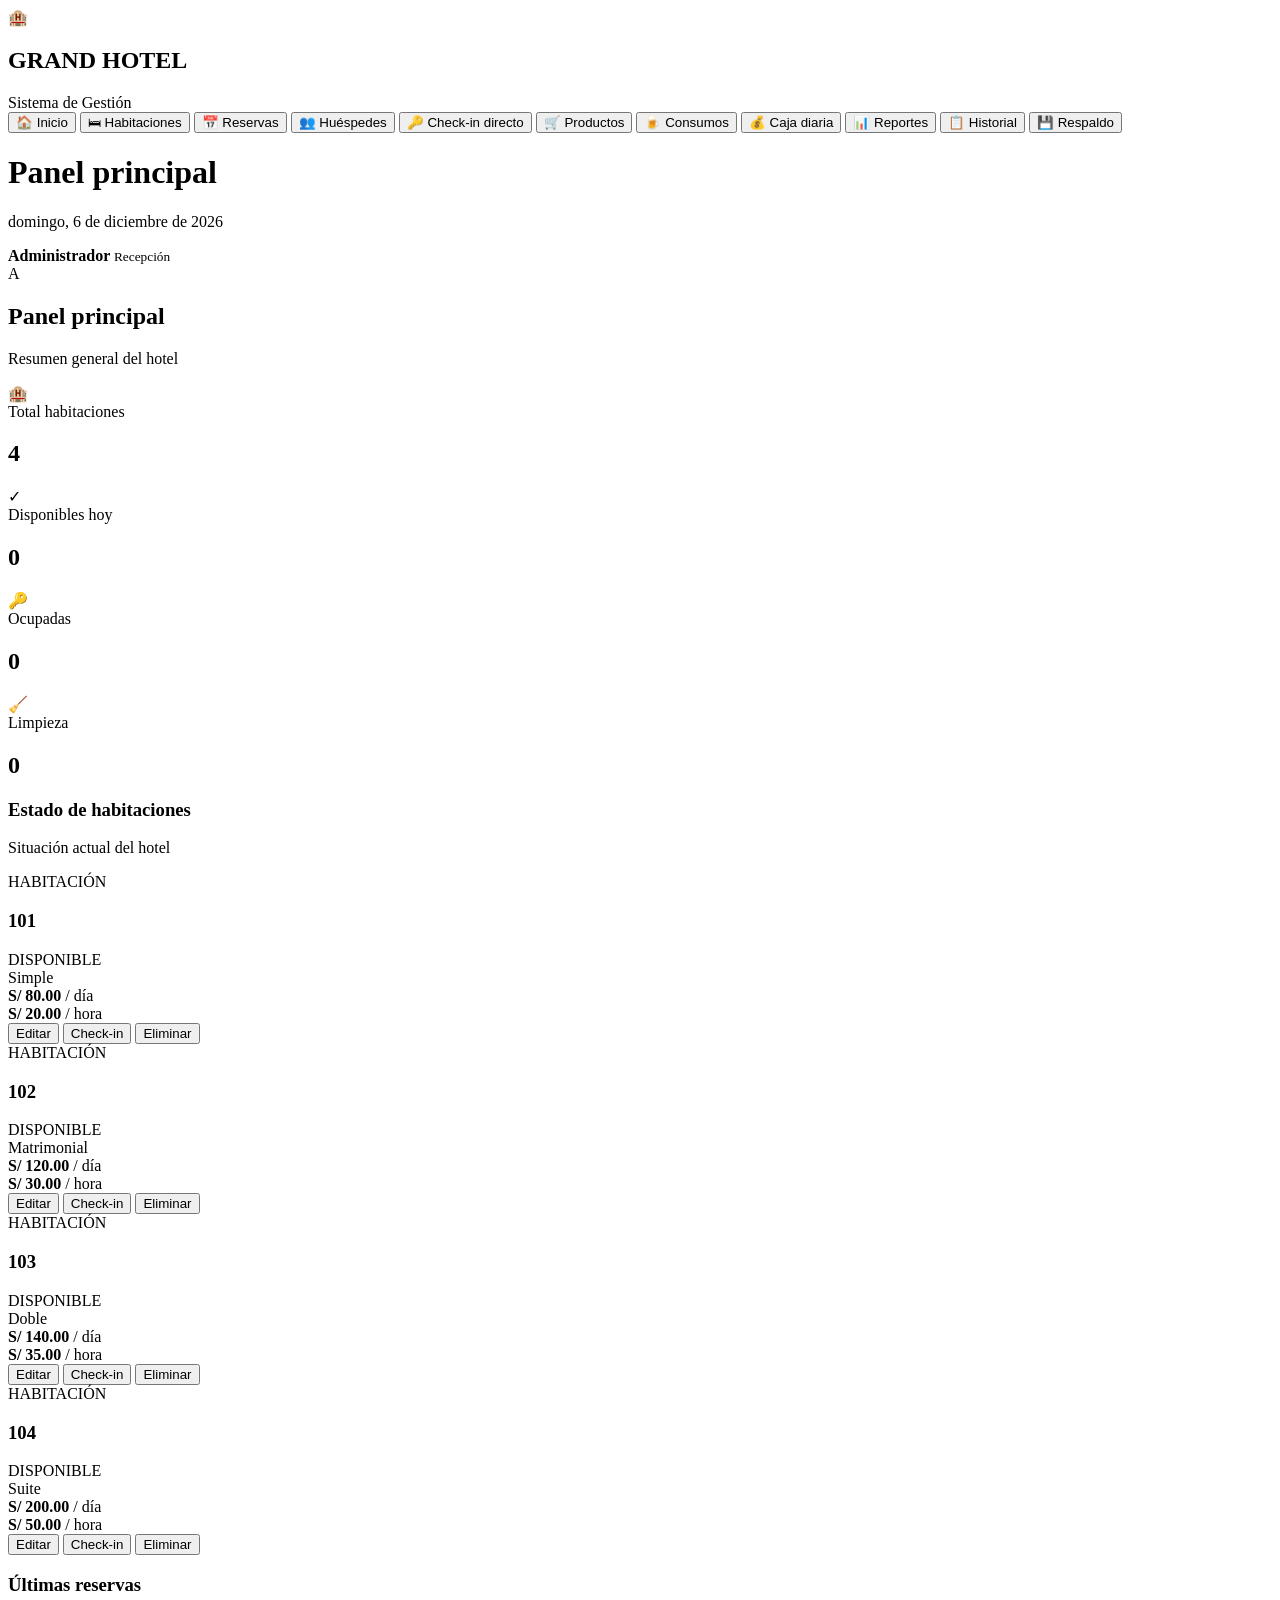
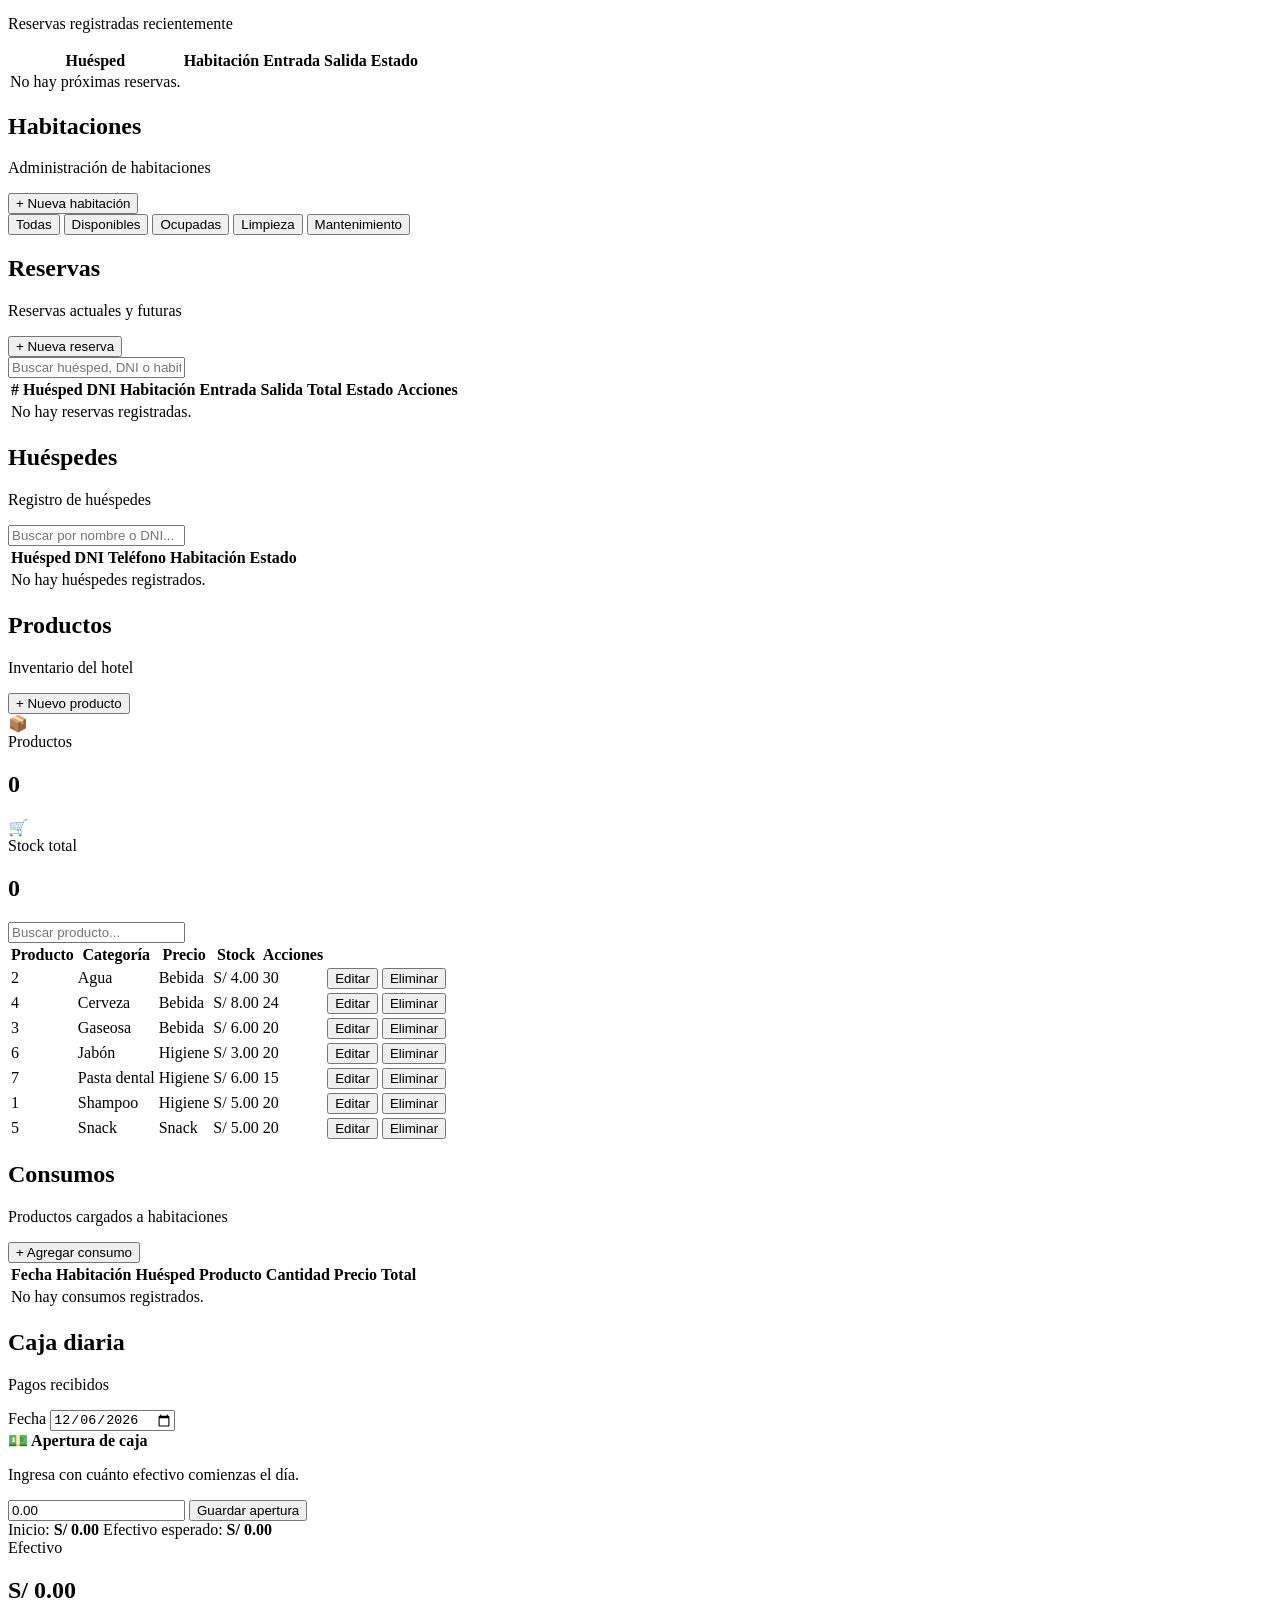
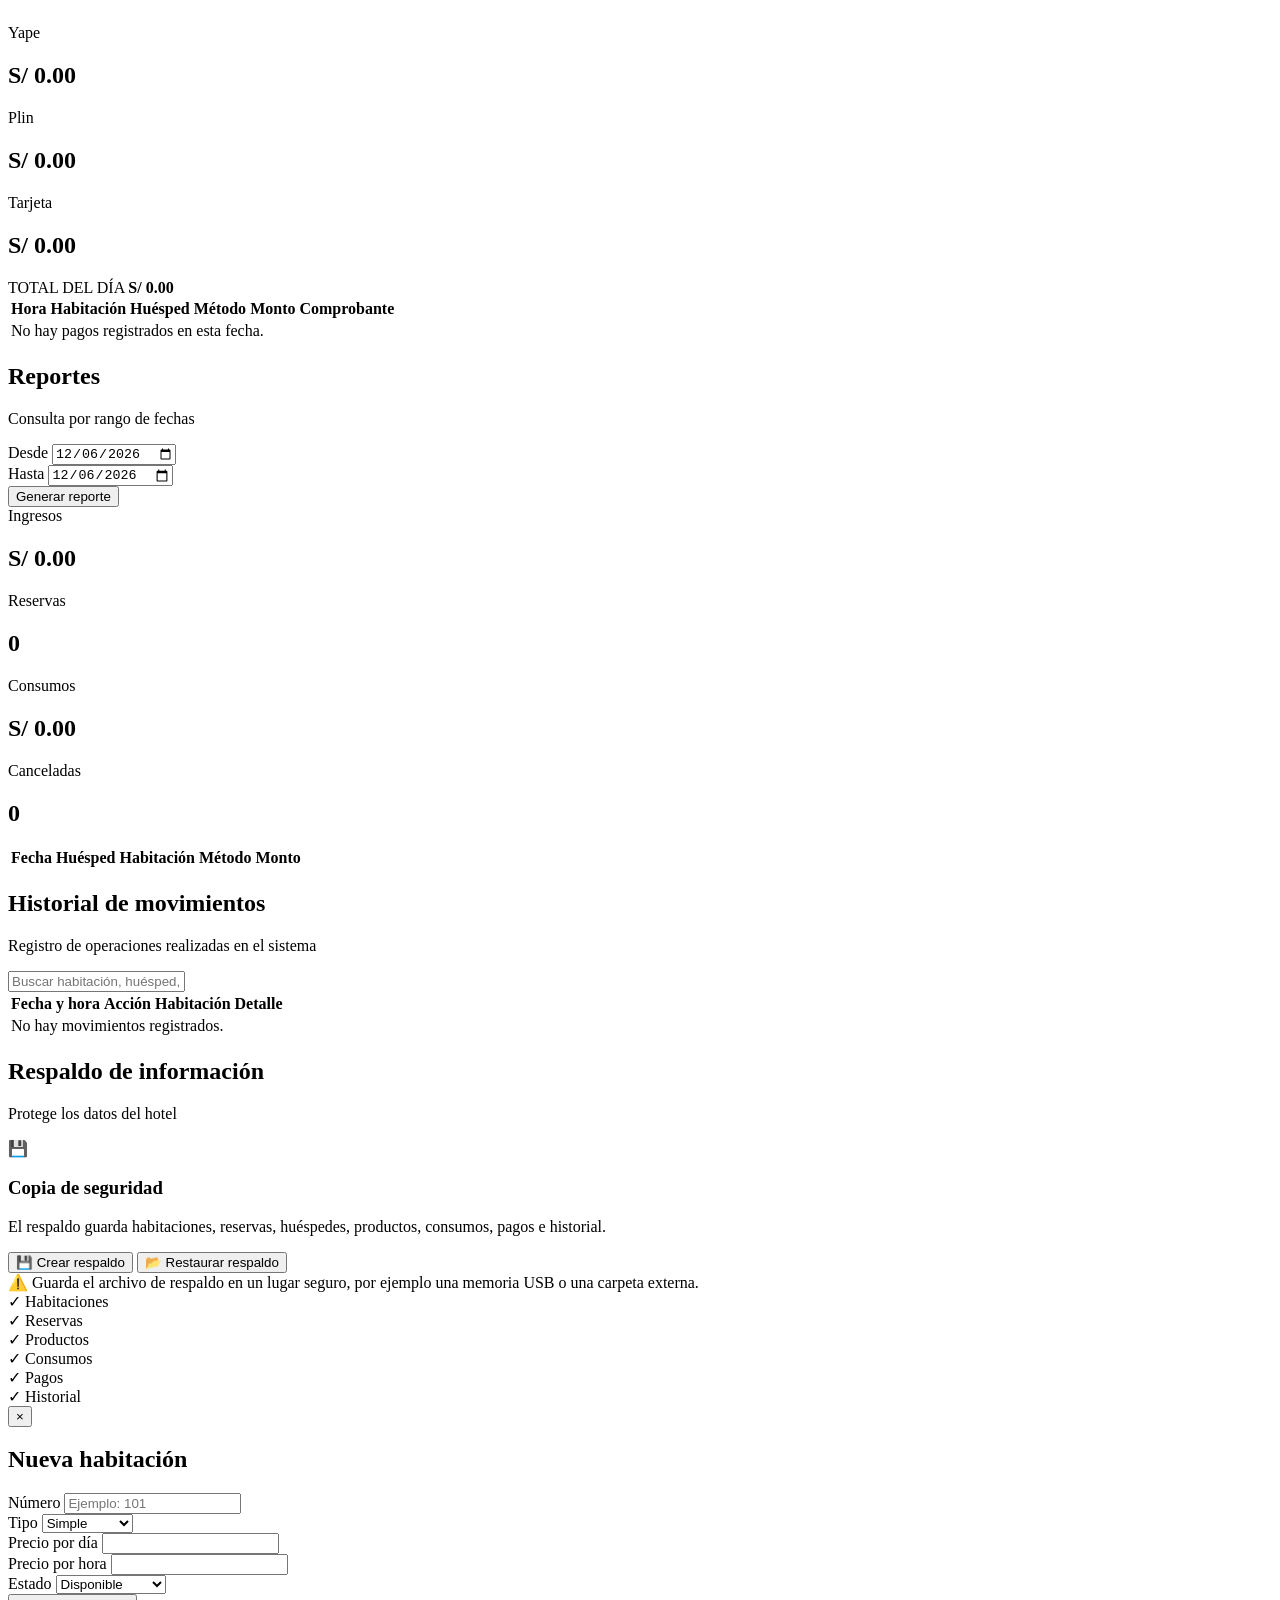
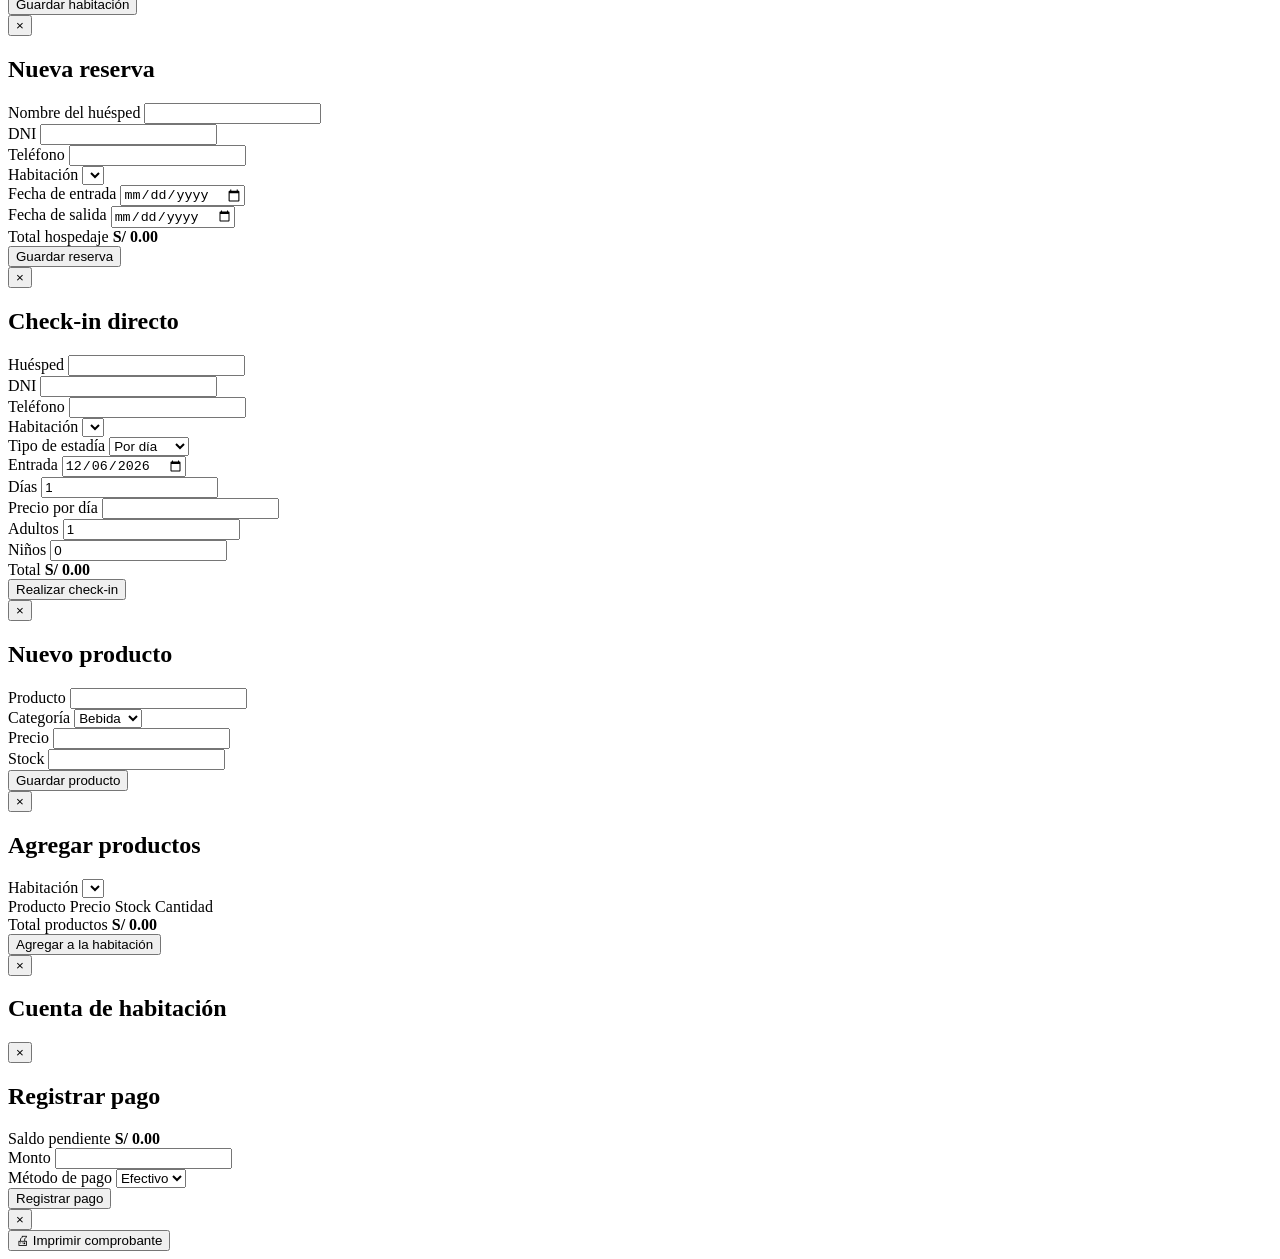
==== commit 47636d9c: "Rename index-completo.html to index.html" ====
--- a/index.html
+++ b/index.html
@@ -1,206 +1,2181 @@
 <!DOCTYPE html>
 <html lang="es">
+
 <head>
-  <meta charset="UTF-8">
-  <meta name="viewport" content="width=device-width, initial-scale=1.0">
-  <title>Sistema de Gestión Hotelera</title>
-  <link rel="stylesheet" href="style.css">
+    <meta charset="UTF-8">
+
+    <meta
+        name="viewport"
+        content="width=device-width, initial-scale=1.0"
+    >
+
+    <title>Sistema de Gestión Hotelera</title>
+
+    <link
+        rel="stylesheet"
+        href="style.css"
+    >
 </head>
+
 <body>
-<div class="app">
-  <aside class="sidebar">
-    <div class="brand"><div class="brand-icon">H</div><div><strong>HOTEL</strong><small>Gestión</small></div></div>
+
+<!-- =====================================================
+     SIDEBAR
+===================================================== -->
+
+<aside class="sidebar">
+
+    <div class="logo">
+
+        <div class="logo-icono">
+            🏨
+        </div>
+
+        <div>
+            <h2>GRAND HOTEL</h2>
+            <span>Sistema de Gestión</span>
+        </div>
+
+    </div>
+
+
     <nav>
-      <button class="nav-btn activo" onclick="mostrarSeccion('inicio',this)">⌂ <span>Panel principal</span></button>
-      <button class="nav-btn" onclick="mostrarSeccion('habitaciones',this)">▣ <span>Habitaciones</span></button>
-      <button class="nav-btn" onclick="mostrarSeccion('reservas',this)">▤ <span>Reservas</span></button>
-      <button class="nav-btn" onclick="mostrarSeccion('huespedes',this)">♙ <span>Huéspedes</span></button>
-      <button class="nav-btn" onclick="mostrarSeccion('productos',this)">□ <span>Productos</span></button>
-      <button class="nav-btn" onclick="mostrarSeccion('consumos',this)">＋ <span>Consumos</span></button>
-      <button class="nav-btn" onclick="mostrarSeccion('caja',this)">S/ <span>Caja diaria</span></button>
-      <button class="nav-btn" onclick="mostrarSeccion('reportes',this)">▥ <span>Reportes</span></button>
-      <button class="nav-btn" onclick="mostrarSeccion('historial',this)">◷ <span>Historial</span></button>
-      <button class="nav-btn" onclick="mostrarSeccion('respaldo',this)">⇩ <span>Respaldo</span></button>
+
+        <button
+            class="menu-item activo"
+            onclick="mostrarSeccion('inicio', this)"
+        >
+            🏠 Inicio
+        </button>
+
+
+        <button
+            class="menu-item"
+            onclick="mostrarSeccion('habitaciones', this)"
+        >
+            🛏 Habitaciones
+        </button>
+
+
+        <button
+            class="menu-item"
+            onclick="mostrarSeccion('reservas', this)"
+        >
+            📅 Reservas
+        </button>
+
+
+        <button
+            class="menu-item"
+            onclick="mostrarSeccion('huespedes', this)"
+        >
+            👥 Huéspedes
+        </button>
+
+
+        <button
+            class="menu-item"
+            onclick="abrirCheckInDirecto()"
+        >
+            🔑 Check-in directo
+        </button>
+
+
+        <button
+            class="menu-item"
+            onclick="mostrarSeccion('productos', this)"
+        >
+            🛒 Productos
+        </button>
+
+
+        <button
+            class="menu-item"
+            onclick="mostrarSeccion('consumos', this)"
+        >
+            🍺 Consumos
+        </button>
+
+
+        <button
+            class="menu-item"
+            onclick="mostrarSeccion('caja', this)"
+        >
+            💰 Caja diaria
+        </button>
+
+
+        <button
+            class="menu-item"
+            onclick="mostrarSeccion('reportes', this)"
+        >
+            📊 Reportes
+        </button>
+
+
+        <button
+            class="menu-item"
+            onclick="mostrarSeccion('historial', this)"
+        >
+            📋 Historial
+        </button>
+
+
+        <button
+            class="menu-item"
+            onclick="mostrarSeccion('seguridad', this)"
+        >
+            💾 Respaldo
+        </button>
+
     </nav>
-  </aside>
-
-  <main class="contenido">
+
+</aside>
+
+
+
+<!-- =====================================================
+     CONTENIDO
+===================================================== -->
+
+<div class="contenido">
+
+
+    <!-- TOPBAR -->
+
     <header class="topbar">
-      <div><h1 id="tituloSeccion">Panel principal</h1><p id="fechaActual"></p></div>
+
+        <div class="titulo-topbar">
+
+            <h1 id="tituloPagina">
+                Panel principal
+            </h1>
+
+            <p id="fechaActual"></p>
+
+        </div>
+
+
+        <div class="usuario">
+
+            <div>
+
+                <strong>
+                    Administrador
+                </strong>
+
+                <small>
+                    Recepción
+                </small>
+
+            </div>
+
+            <div class="avatar">
+                A
+            </div>
+
+        </div>
+
     </header>
 
-    <section id="inicio" class="seccion activa">
-      <div class="encabezado-seccion"><div><h2>Panel principal</h2><p>Resumen general del hotel</p></div></div>
-      <div class="resumen-grid">
-        <div class="stat"><span>🏨</span><div><small>Total habitaciones</small><strong id="totalHabitaciones">0</strong></div></div>
-        <div class="stat"><span>✓</span><div><small>Disponibles</small><strong id="habitacionesDisponibles">0</strong></div></div>
-        <div class="stat"><span>●</span><div><small>Ocupadas</small><strong id="habitacionesOcupadas">0</strong></div></div>
-        <div class="stat"><span>🧹</span><div><small>Limpieza</small><strong id="habitacionesLimpieza">0</strong></div></div>
-      </div>
-      <div class="panel"><h3>Estado de habitaciones</h3><p>Situación actual del hotel</p><div id="habitacionesInicio" class="habitaciones-grid"></div></div>
-      <div class="panel"><h3>Últimas reservas</h3><p>Reservas registradas recientemente</p><div id="reservasInicio"></div></div>
+
+
+    <!-- =================================================
+         INICIO
+    ================================================== -->
+
+    <section
+        id="inicio"
+        class="seccion activa"
+    >
+
+        <div class="encabezado-seccion">
+
+            <div>
+
+                <h2>
+                    Panel principal
+                </h2>
+
+                <p>
+                    Resumen general del hotel
+                </p>
+
+            </div>
+
+        </div>
+
+
+
+        <div class="resumen">
+
+            <div class="card-resumen">
+
+                <div class="icono-card azul">
+                    🏨
+                </div>
+
+                <div>
+                    <span>Total habitaciones</span>
+                    <h2 id="totalHabitaciones">0</h2>
+                </div>
+
+            </div>
+
+
+            <div class="card-resumen">
+
+                <div class="icono-card verde">
+                    ✓
+                </div>
+
+                <div>
+                    <span>Disponibles hoy</span>
+                    <h2 id="totalDisponibles">0</h2>
+                </div>
+
+            </div>
+
+
+            <div class="card-resumen">
+
+                <div class="icono-card rojo">
+                    🔑
+                </div>
+
+                <div>
+                    <span>Ocupadas</span>
+                    <h2 id="totalOcupadas">0</h2>
+                </div>
+
+            </div>
+
+
+            <div class="card-resumen">
+
+                <div class="icono-card amarillo">
+                    🧹
+                </div>
+
+                <div>
+                    <span>Limpieza</span>
+                    <h2 id="totalLimpieza">0</h2>
+                </div>
+
+            </div>
+
+        </div>
+
+
+
+        <div class="panel">
+
+            <div class="panel-cabecera">
+
+                <div>
+                    <h3>Estado de habitaciones</h3>
+                    <p>Situación actual del hotel</p>
+                </div>
+
+            </div>
+
+            <div
+                id="habitacionesInicio"
+                class="habitaciones-grid"
+            ></div>
+
+        </div>
+
+
+
+        <div class="panel">
+
+            <div class="panel-cabecera">
+
+                <div>
+                    <h3>Últimas reservas</h3>
+                    <p>Reservas registradas recientemente</p>
+                </div>
+
+            </div>
+
+
+            <div class="tabla-responsive">
+
+                <table>
+
+                    <thead>
+
+                        <tr>
+                            <th>Huésped</th>
+                            <th>Habitación</th>
+                            <th>Entrada</th>
+                            <th>Salida</th>
+                            <th>Estado</th>
+                        </tr>
+
+                    </thead>
+
+                    <tbody id="reservasInicio"></tbody>
+
+                </table>
+
+            </div>
+
+        </div>
+
     </section>
 
-    <section id="habitaciones" class="seccion">
-      <div class="encabezado-seccion"><div><h2>Habitaciones</h2><p>Administración de habitaciones</p></div><button class="btn primario" onclick="abrirModalHabitacion()">+ Nueva habitación</button></div>
-      <div class="filtros">
-        <button class="filtro-habitacion activo" onclick="filtrarHabitaciones('TODAS',this)">Todas</button>
-        <button class="filtro-habitacion" onclick="filtrarHabitaciones('DISPONIBLE',this)">Disponibles</button>
-        <button class="filtro-habitacion" onclick="filtrarHabitaciones('OCUPADA',this)">Ocupadas</button>
-        <button class="filtro-habitacion" onclick="filtrarHabitaciones('LIMPIEZA',this)">Limpieza</button>
-        <button class="filtro-habitacion" onclick="filtrarHabitaciones('MANTENIMIENTO',this)">Mantenimiento</button>
-      </div>
-      <div id="listaHabitaciones" class="habitaciones-grid"></div>
-      <div id="habitacionesGrid" class="habitaciones-grid"></div>
+
+
+    <!-- =================================================
+         HABITACIONES
+    ================================================== -->
+
+    <section
+        id="habitaciones"
+        class="seccion"
+    >
+
+        <div class="encabezado-seccion">
+
+            <div>
+                <h2>Habitaciones</h2>
+                <p>Administración de habitaciones</p>
+            </div>
+
+
+            <button
+                class="btn-principal"
+                onclick="abrirModalHabitacion()"
+            >
+                + Nueva habitación
+            </button>
+
+        </div>
+
+
+
+        <div class="filtros">
+
+            <button
+                class="filtro activo"
+                onclick="filtrarHabitaciones('TODAS', this)"
+            >
+                Todas
+            </button>
+
+            <button
+                class="filtro"
+                onclick="filtrarHabitaciones('DISPONIBLE', this)"
+            >
+                Disponibles
+            </button>
+
+            <button
+                class="filtro"
+                onclick="filtrarHabitaciones('OCUPADA', this)"
+            >
+                Ocupadas
+            </button>
+
+            <button
+                class="filtro"
+                onclick="filtrarHabitaciones('LIMPIEZA', this)"
+            >
+                Limpieza
+            </button>
+
+            <button
+                class="filtro"
+                onclick="filtrarHabitaciones('MANTENIMIENTO', this)"
+            >
+                Mantenimiento
+            </button>
+
+        </div>
+
+
+        <div
+            id="listaHabitaciones"
+            class="habitaciones-grid"
+        ></div>
+
     </section>
 
-    <section id="reservas" class="seccion">
-      <div class="encabezado-seccion"><div><h2>Reservas</h2><p>Reservas presentes y futuras</p></div><button class="btn primario" onclick="abrirModalReserva()">+ Nueva reserva</button></div>
-      <input id="buscarReserva" class="buscador" placeholder="Buscar huésped, DNI o habitación..." oninput="buscarReservas()">
-      <div class="tabla-wrap"><table><thead><tr><th>Huésped</th><th>DNI</th><th>Habitación</th><th>Modalidad</th><th>Entrada</th><th>Salida</th><th>Total</th><th>Estado</th><th>Acciones</th></tr></thead><tbody id="tablaReservas"></tbody></table></div>
+
+
+    <!-- =================================================
+         RESERVAS
+    ================================================== -->
+
+    <section
+        id="reservas"
+        class="seccion"
+    >
+
+        <div class="encabezado-seccion">
+
+            <div>
+                <h2>Reservas</h2>
+
+                <p>
+                    Reservas actuales y futuras
+                </p>
+            </div>
+
+
+            <button
+                class="btn-principal"
+                onclick="abrirModalReserva()"
+            >
+                + Nueva reserva
+            </button>
+
+        </div>
+
+
+
+        <div class="panel">
+
+            <div class="buscador">
+
+                <input
+                    type="text"
+                    id="buscarReserva"
+                    placeholder="Buscar huésped, DNI o habitación..."
+                    oninput="renderReservas()"
+                >
+
+            </div>
+
+
+            <div class="tabla-responsive">
+
+                <table>
+
+                    <thead>
+
+                        <tr>
+
+                            <th>#</th>
+
+                            <th>Huésped</th>
+
+                            <th>DNI</th>
+
+                            <th>Habitación</th>
+
+                            <th>Entrada</th>
+
+                            <th>Salida</th>
+
+                            <th>Total</th>
+
+                            <th>Estado</th>
+
+                            <th>Acciones</th>
+
+                        </tr>
+
+                    </thead>
+
+                    <tbody id="tablaReservas"></tbody>
+
+                </table>
+
+            </div>
+
+        </div>
+
     </section>
 
-    <section id="huespedes" class="seccion">
-      <div class="encabezado-seccion"><div><h2>Huéspedes</h2><p>Huéspedes y reservas activas</p></div></div>
-      <input id="buscarHuesped" class="buscador" placeholder="Buscar huésped..." oninput="buscarHuespedes()">
-      <div class="tabla-wrap"><table><thead><tr><th>Huésped</th><th>DNI</th><th>Teléfono</th><th>Habitación</th><th>Estadía</th><th>Estado</th><th>Cuenta</th></tr></thead><tbody id="tablaHuespedes"></tbody></table></div>
+
+
+    <!-- =================================================
+         HUÉSPEDES
+    ================================================== -->
+
+    <section
+        id="huespedes"
+        class="seccion"
+    >
+
+        <div class="encabezado-seccion">
+
+            <div>
+                <h2>Huéspedes</h2>
+                <p>Registro de huéspedes</p>
+            </div>
+
+        </div>
+
+
+        <div class="panel">
+
+            <div class="buscador">
+
+                <input
+                    type="text"
+                    id="buscarHuesped"
+                    placeholder="Buscar por nombre o DNI..."
+                    oninput="renderHuespedes()"
+                >
+
+            </div>
+
+
+            <div class="tabla-responsive">
+
+                <table>
+
+                    <thead>
+
+                        <tr>
+                            <th>Huésped</th>
+                            <th>DNI</th>
+                            <th>Teléfono</th>
+                            <th>Habitación</th>
+                            <th>Estado</th>
+                        </tr>
+
+                    </thead>
+
+                    <tbody id="tablaHuespedes"></tbody>
+
+                </table>
+
+            </div>
+
+        </div>
+
     </section>
 
-    <section id="productos" class="seccion">
-      <div class="encabezado-seccion"><div><h2>Productos</h2><p>Inventario del hotel</p></div><button class="btn primario" onclick="abrirModalProducto()">+ Producto</button></div>
-      <input id="buscarProducto" class="buscador" placeholder="Buscar producto..." oninput="buscarProductos()">
-      <div class="tabla-wrap"><table><thead><tr><th>ID</th><th>Producto</th><th>Categoría</th><th>Precio</th><th>Stock</th><th>Acciones</th></tr></thead><tbody id="tablaProductos"></tbody></table></div>
+
+
+    <!-- =================================================
+         PRODUCTOS
+    ================================================== -->
+
+    <section
+        id="productos"
+        class="seccion"
+    >
+
+        <div class="encabezado-seccion">
+
+            <div>
+                <h2>Productos</h2>
+
+                <p>
+                    Inventario del hotel
+                </p>
+            </div>
+
+
+            <button
+                class="btn-principal"
+                onclick="abrirModalProducto()"
+            >
+                + Nuevo producto
+            </button>
+
+        </div>
+
+
+
+        <div class="resumen">
+
+            <div class="card-resumen">
+
+                <div class="icono-card azul">
+                    📦
+                </div>
+
+                <div>
+
+                    <span>
+                        Productos
+                    </span>
+
+                    <h2 id="totalProductos">
+                        0
+                    </h2>
+
+                </div>
+
+            </div>
+
+
+            <div class="card-resumen">
+
+                <div class="icono-card verde">
+                    🛒
+                </div>
+
+                <div>
+
+                    <span>
+                        Stock total
+                    </span>
+
+                    <h2 id="stockTotal">
+                        0
+                    </h2>
+
+                </div>
+
+            </div>
+
+        </div>
+
+
+
+        <div class="panel">
+
+            <div class="buscador">
+
+                <input
+                    type="text"
+                    id="buscarProducto"
+                    placeholder="Buscar producto..."
+                    oninput="renderProductos()"
+                >
+
+            </div>
+
+
+            <div class="tabla-responsive">
+
+                <table>
+
+                    <thead>
+
+                        <tr>
+
+                            <th>Producto</th>
+
+                            <th>Categoría</th>
+
+                            <th>Precio</th>
+
+                            <th>Stock</th>
+
+                            <th>Acciones</th>
+
+                        </tr>
+
+                    </thead>
+
+                    <tbody id="tablaProductos"></tbody>
+
+                </table>
+
+            </div>
+
+        </div>
+
     </section>
 
-    <section id="consumos" class="seccion">
-      <div class="encabezado-seccion"><div><h2>Consumos</h2><p>Productos cargados a habitaciones</p></div><button class="btn primario" onclick="abrirModalConsumo()">+ Agregar consumo</button></div>
-      <div class="tabla-wrap"><table><thead><tr><th>Fecha</th><th>Habitación</th><th>Huésped</th><th>Producto</th><th>Cantidad</th><th>Total</th><th>Acción</th></tr></thead><tbody id="tablaConsumos"></tbody></table></div>
+
+
+    <!-- =================================================
+         CONSUMOS
+    ================================================== -->
+
+    <section
+        id="consumos"
+        class="seccion"
+    >
+
+        <div class="encabezado-seccion">
+
+            <div>
+                <h2>Consumos</h2>
+
+                <p>
+                    Productos cargados a habitaciones
+                </p>
+            </div>
+
+
+            <button
+                class="btn-principal"
+                onclick="abrirModalConsumo()"
+            >
+                + Agregar consumo
+            </button>
+
+        </div>
+
+
+        <div class="panel">
+
+            <div class="tabla-responsive">
+
+                <table>
+
+                    <thead>
+
+                        <tr>
+
+                            <th>Fecha</th>
+
+                            <th>Habitación</th>
+
+                            <th>Huésped</th>
+
+                            <th>Producto</th>
+
+                            <th>Cantidad</th>
+
+                            <th>Precio</th>
+
+                            <th>Total</th>
+
+                        </tr>
+
+                    </thead>
+
+                    <tbody id="tablaConsumos"></tbody>
+
+                </table>
+
+            </div>
+
+        </div>
+
     </section>
 
-    <section id="caja" class="seccion">
-      <div class="encabezado-seccion"><div><h2>Caja diaria</h2><p>Control de ingresos por método de pago</p></div></div>
-      <div class="form-grid caja-apertura"><label>Fecha<input id="fechaCaja" type="date" onchange="cambiarFechaCaja()"></label><label>Monto inicial<input id="montoAperturaCaja" type="number" min="0" step="0.01"></label><button class="btn primario" onclick="guardarAperturaCaja()">Guardar apertura</button></div>
-      <div class="resumen-grid caja-grid">
-        <div class="stat"><div><small>Monto inicial</small><strong id="cajaMontoInicial">S/ 0.00</strong></div></div>
-        <div class="stat"><div><small>Efectivo cobrado</small><strong id="cajaEfectivo">S/ 0.00</strong></div></div>
-        <div class="stat"><div><small>Yape</small><strong id="cajaYape">S/ 0.00</strong></div></div>
-        <div class="stat"><div><small>Plin</small><strong id="cajaPlin">S/ 0.00</strong></div></div>
-        <div class="stat"><div><small>Tarjeta</small><strong id="cajaTarjeta">S/ 0.00</strong></div></div>
-        <div class="stat destacado"><div><small>Total vendido</small><strong id="cajaTotal">S/ 0.00</strong></div></div>
-        <div class="stat destacado"><div><small>Efectivo esperado</small><strong id="cajaEfectivoEsperado">S/ 0.00</strong></div></div>
-      </div>
-      <div class="tabla-wrap"><table><thead><tr><th>Fecha</th><th>Habitación</th><th>Huésped</th><th>Método</th><th>Monto</th><th>Tipo</th></tr></thead><tbody id="tablaCaja"></tbody></table></div>
+
+
+    <!-- =================================================
+         CAJA
+    ================================================== -->
+
+    <section
+        id="caja"
+        class="seccion"
+    >
+
+        <div class="encabezado-seccion">
+
+            <div>
+                <h2>Caja diaria</h2>
+                <p>Pagos recibidos</p>
+            </div>
+
+        </div>
+
+
+        <div class="filtro-fechas">
+
+            <div class="campo">
+
+                <label>
+                    Fecha
+                </label>
+
+                <input
+                    type="date"
+                    id="fechaCaja"
+                    onchange="renderCaja()"
+                >
+
+            </div>
+
+        </div>
+
+
+
+        <div class="panel apertura-caja-panel">
+
+            <div>
+                <strong>💵 Apertura de caja</strong>
+                <p>Ingresa con cuánto efectivo comienzas el día.</p>
+            </div>
+
+            <div class="apertura-caja-controles">
+                <input type="number" id="montoAperturaCaja" min="0" step="0.01" placeholder="0.00">
+                <button class="btn-principal" onclick="guardarAperturaCaja()">Guardar apertura</button>
+            </div>
+
+            <div class="apertura-caja-resumen">
+                <span>Inicio: <strong id="cajaMontoInicial">S/ 0.00</strong></span>
+                <span>Efectivo esperado: <strong id="cajaEfectivoEsperado">S/ 0.00</strong></span>
+            </div>
+
+        </div>
+
+
+        <div class="resumen resumen-caja">
+
+            <div class="card-resumen">
+
+                <div>
+                    <span>Efectivo</span>
+                    <h2 id="cajaEfectivo">
+                        S/ 0.00
+                    </h2>
+                </div>
+
+            </div>
+
+
+            <div class="card-resumen">
+
+                <div>
+                    <span>Yape</span>
+                    <h2 id="cajaYape">
+                        S/ 0.00
+                    </h2>
+                </div>
+
+            </div>
+
+
+            <div class="card-resumen">
+
+                <div>
+                    <span>Plin</span>
+                    <h2 id="cajaPlin">
+                        S/ 0.00
+                    </h2>
+                </div>
+
+            </div>
+
+
+            <div class="card-resumen">
+
+                <div>
+                    <span>Tarjeta</span>
+                    <h2 id="cajaTarjeta">
+                        S/ 0.00
+                    </h2>
+                </div>
+
+            </div>
+
+        </div>
+
+
+
+        <div class="panel total-caja-panel">
+
+            <span>
+                TOTAL DEL DÍA
+            </span>
+
+            <strong id="cajaTotal">
+                S/ 0.00
+            </strong>
+
+        </div>
+
+
+
+        <div class="panel">
+
+            <div class="tabla-responsive">
+
+                <table>
+
+                    <thead>
+
+                        <tr>
+                            <th>Hora</th>
+                            <th>Habitación</th>
+                            <th>Huésped</th>
+                            <th>Método</th>
+                            <th>Monto</th>
+                            <th>Comprobante</th>
+                        </tr>
+
+                    </thead>
+
+                    <tbody id="tablaCaja"></tbody>
+
+                </table>
+
+            </div>
+
+        </div>
+
     </section>
 
-    <section id="reportes" class="seccion">
-      <div class="encabezado-seccion"><div><h2>Reportes</h2><p>Ingresos por periodo</p></div></div>
-      <div class="form-grid reporte-filtros"><label>Desde<input id="reporteDesde" type="date"></label><label>Hasta<input id="reporteHasta" type="date"></label><button class="btn primario" onclick="generarReporte()">Generar reporte</button></div>
-      <div class="resumen-grid"><div class="stat"><div><small>Efectivo</small><strong id="reporteEfectivo">S/ 0.00</strong></div></div><div class="stat"><div><small>Yape</small><strong id="reporteYape">S/ 0.00</strong></div></div><div class="stat"><div><small>Plin</small><strong id="reportePlin">S/ 0.00</strong></div></div><div class="stat"><div><small>Tarjeta</small><strong id="reporteTarjeta">S/ 0.00</strong></div></div><div class="stat destacado"><div><small>Total</small><strong id="reporteTotal">S/ 0.00</strong></div></div></div>
-      <div class="tabla-wrap"><table><thead><tr><th>Fecha</th><th>Habitación</th><th>Huésped</th><th>Método</th><th>Monto</th><th>Tipo</th></tr></thead><tbody id="tablaReporte"></tbody></table></div>
+
+
+    <!-- =================================================
+         REPORTES
+    ================================================== -->
+
+    <section
+        id="reportes"
+        class="seccion"
+    >
+
+        <div class="encabezado-seccion">
+
+            <div>
+                <h2>Reportes</h2>
+
+                <p>
+                    Consulta por rango de fechas
+                </p>
+            </div>
+
+        </div>
+
+
+        <div class="panel">
+
+            <div class="filtro-reporte">
+
+                <div class="campo">
+
+                    <label>
+                        Desde
+                    </label>
+
+                    <input
+                        type="date"
+                        id="reporteDesde"
+                    >
+
+                </div>
+
+
+                <div class="campo">
+
+                    <label>
+                        Hasta
+                    </label>
+
+                    <input
+                        type="date"
+                        id="reporteHasta"
+                    >
+
+                </div>
+
+
+                <button
+                    class="btn-principal"
+                    onclick="generarReporte()"
+                >
+                    Generar reporte
+                </button>
+
+            </div>
+
+        </div>
+
+
+
+        <div class="resumen">
+
+            <div class="card-resumen">
+
+                <div>
+                    <span>Ingresos</span>
+
+                    <h2 id="reporteIngresos">
+                        S/ 0.00
+                    </h2>
+                </div>
+
+            </div>
+
+
+            <div class="card-resumen">
+
+                <div>
+                    <span>Reservas</span>
+
+                    <h2 id="reporteReservas">
+                        0
+                    </h2>
+                </div>
+
+            </div>
+
+
+            <div class="card-resumen">
+
+                <div>
+                    <span>Consumos</span>
+
+                    <h2 id="reporteConsumos">
+                        S/ 0.00
+                    </h2>
+                </div>
+
+            </div>
+
+
+            <div class="card-resumen">
+
+                <div>
+                    <span>Canceladas</span>
+
+                    <h2 id="reporteCanceladas">
+                        0
+                    </h2>
+                </div>
+
+            </div>
+
+        </div>
+
+
+
+        <div class="panel tabla-reporte">
+
+            <div class="tabla-responsive">
+
+                <table>
+
+                    <thead>
+
+                        <tr>
+                            <th>Fecha</th>
+                            <th>Huésped</th>
+                            <th>Habitación</th>
+                            <th>Método</th>
+                            <th>Monto</th>
+                        </tr>
+
+                    </thead>
+
+                    <tbody id="tablaReporte"></tbody>
+
+                </table>
+
+            </div>
+
+        </div>
+
     </section>
 
-    <section id="historial" class="seccion">
-      <div class="encabezado-seccion"><div><h2>Historial</h2><p>Movimientos del sistema</p></div><button class="btn peligro" onclick="limpiarHistorial()">Limpiar historial</button></div>
-      <div class="tabla-wrap"><table><thead><tr><th>Fecha</th><th>Movimiento</th><th>Referencia</th><th>Detalle</th></tr></thead><tbody id="tablaHistorial"></tbody></table></div>
+
+
+    <!-- =================================================
+         HISTORIAL
+    ================================================== -->
+
+    <section
+        id="historial"
+        class="seccion"
+    >
+
+        <div class="encabezado-seccion">
+
+            <div>
+
+                <h2>
+                    Historial de movimientos
+                </h2>
+
+                <p>
+                    Registro de operaciones realizadas en el sistema
+                </p>
+
+            </div>
+
+        </div>
+
+
+        <div class="panel">
+
+            <div class="buscador">
+
+                <input
+                    type="text"
+                    id="buscarHistorial"
+                    placeholder="Buscar habitación, huésped, acción..."
+                    oninput="renderHistorial()"
+                >
+
+            </div>
+
+
+            <div class="tabla-responsive">
+
+                <table>
+
+                    <thead>
+
+                        <tr>
+
+                            <th>Fecha y hora</th>
+
+                            <th>Acción</th>
+
+                            <th>Habitación</th>
+
+                            <th>Detalle</th>
+
+                        </tr>
+
+                    </thead>
+
+
+                    <tbody id="tablaHistorial"></tbody>
+
+                </table>
+
+            </div>
+
+        </div>
+
     </section>
 
-    <section id="respaldo" class="seccion">
-      <div class="encabezado-seccion"><div><h2>Respaldo</h2><p>Protege la información almacenada en esta computadora</p></div></div>
-      <div class="panel acciones-respaldo">
-        <button class="btn primario" onclick="crearRespaldo()">Descargar respaldo</button>
-        <button class="btn secundario" onclick="seleccionarRespaldo()">Restaurar archivo</button>
-        <button class="btn secundario" onclick="restaurarRespaldoAutomaticoLocal()">Restaurar respaldo automático</button>
-        <input id="archivoRespaldo" type="file" accept=".json,application/json" hidden onchange="restaurarRespaldo(event)">
-      </div>
+
+
+    <!-- =================================================
+         RESPALDO
+    ================================================== -->
+
+    <section
+        id="seguridad"
+        class="seccion"
+    >
+
+        <div class="encabezado-seccion">
+
+            <div>
+
+                <h2>
+                    Respaldo de información
+                </h2>
+
+                <p>
+                    Protege los datos del hotel
+                </p>
+
+            </div>
+
+        </div>
+
+
+        <div class="panel">
+
+            <div class="seguridad-cabecera">
+
+                <div class="seguridad-icono">
+                    💾
+                </div>
+
+
+                <div>
+
+                    <h3>
+                        Copia de seguridad
+                    </h3>
+
+                    <p>
+                        El respaldo guarda habitaciones,
+                        reservas, huéspedes, productos,
+                        consumos, pagos e historial.
+                    </p>
+
+                </div>
+
+            </div>
+
+
+            <div class="seguridad-botones">
+
+                <button
+                    class="btn-respaldo"
+                    onclick="crearRespaldo()"
+                >
+                    💾 Crear respaldo
+                </button>
+
+
+                <button
+                    class="btn-restaurar"
+                    onclick="seleccionarRespaldo()"
+                >
+                    📂 Restaurar respaldo
+                </button>
+
+            </div>
+
+
+            <input
+                type="file"
+                id="archivoRespaldo"
+                accept=".json,application/json"
+                onchange="restaurarRespaldo(event)"
+                hidden
+            >
+
+
+            <div class="aviso-respaldo">
+
+                ⚠️ Guarda el archivo de respaldo en un
+                lugar seguro, por ejemplo una memoria USB
+                o una carpeta externa.
+
+            </div>
+
+
+            <div class="lista-seguridad">
+
+                <div>
+                    ✓ Habitaciones
+                </div>
+
+                <div>
+                    ✓ Reservas
+                </div>
+
+                <div>
+                    ✓ Productos
+                </div>
+
+                <div>
+                    ✓ Consumos
+                </div>
+
+                <div>
+                    ✓ Pagos
+                </div>
+
+                <div>
+                    ✓ Historial
+                </div>
+
+            </div>
+
+        </div>
+
     </section>
-  </main>
+
 </div>
 
-<!-- HABITACION -->
-<div id="modalHabitacion" class="modal"><div class="modal-contenido">
-  <button class="cerrar" onclick="cerrarModal('modalHabitacion')">×</button><h2 id="tituloModalHabitacion">Nueva habitación</h2>
-  <input id="habitacionEditandoId" type="hidden">
-  <div class="form-grid">
-    <label>Número<input id="numeroHabitacion" type="text"></label>
-    <label>Tipo<select id="tipoHabitacion"><option>Simple</option><option>Matrimonial</option><option>Doble</option><option>Triple</option><option>Suite</option></select></label>
-    <label>Precio por día (S/)<input id="precioHabitacion" type="number" min="0" step="0.01"></label>
-    <label>Precio por hora (S/)<input id="precioHoraHabitacion" type="number" min="0" step="0.01"></label>
-    <label>Estado<select id="estadoHabitacion"><option value="DISPONIBLE">Disponible</option><option value="LIMPIEZA">Limpieza</option><option value="MANTENIMIENTO">Mantenimiento</option></select></label>
-  </div>
-  <button class="btn primario ancho" onclick="guardarHabitacion()">Guardar habitación</button>
-</div></div>
-
-<!-- CHECKIN DIRECTO -->
-<div id="modalCheckIn" class="modal"><div class="modal-contenido modal-grande">
-  <button class="cerrar" onclick="cerrarModal('modalCheckIn')">×</button><h2>Check-in directo</h2>
-  <div class="form-grid">
-    <label>Huésped<input id="checkinNombre" type="text"></label>
-    <label>DNI<input id="checkinDni" type="text"></label>
-    <label>Teléfono<input id="checkinTelefono" type="text"></label>
-    <label>Habitación<select id="checkinHabitacion" onchange="cambiarHabitacionCheckIn()"></select></label>
-    <label>Tipo de estadía<select id="checkinTipoEstadia" onchange="cambiarTipoEstadiaCheckIn()"><option value="DIA">Por día</option><option value="HORAS">Por horas</option></select></label>
-    <label>Entrada<input id="checkinEntrada" type="date" onchange="cambioDatosCheckIn()"></label>
-
-    <label id="grupoCheckinNoches">Días<input id="checkinNoches" type="number" min="1" value="1" oninput="cambioDatosCheckIn()"></label>
-    <label id="grupoCheckinHoraEntrada">Hora de entrada<input id="checkinHoraEntrada" type="time" onchange="cambioDatosCheckIn()"></label>
-    <label id="grupoCheckinHoras">Cantidad de horas<input id="checkinHoras" type="number" min="1" value="1" oninput="cambioDatosCheckIn()"></label>
-
-    <label>Precio aplicado (S/)<input id="checkinPrecio" type="number" min="0" step="0.01" oninput="calcularCheckIn()"></label>
-    <label id="grupoCheckinHoraSalida">Hora de salida<input id="checkinHoraSalida" type="text" readonly></label>
-    <label>Adultos<input id="checkinAdultos" type="number" min="1" value="1"></label>
-    <label>Niños<input id="checkinNinos" type="number" min="0" value="0"></label>
-  </div>
-  <div class="total-modal"><span>Total</span><strong id="checkinTotal">S/ 0.00</strong></div>
-  <button class="btn primario ancho" onclick="guardarCheckInDirecto()">Realizar check-in</button>
-</div></div>
-
-<!-- RESERVA -->
-<div id="modalReserva" class="modal"><div class="modal-contenido modal-grande">
-  <button class="cerrar" onclick="cerrarModal('modalReserva')">×</button><h2 id="tituloModalReserva">Nueva reserva</h2>
-  <input id="reservaEditandoId" type="hidden">
-  <div class="form-grid">
-    <label>Huésped<input id="reservaNombre" type="text"></label><label>DNI<input id="reservaDni" type="text"></label>
-    <label>Teléfono<input id="reservaTelefono" type="text"></label><label>Habitación<select id="reservaHabitacion" onchange="calcularReserva()"></select></label>
-    <label>Entrada<input id="reservaEntrada" type="date" onchange="actualizarHabitacionesReserva()"></label><label>Salida<input id="reservaSalida" type="date" onchange="actualizarHabitacionesReserva()"></label>
-    <label>Adultos<input id="reservaAdultos" type="number" min="1" value="1"></label><label>Niños<input id="reservaNinos" type="number" min="0" value="0"></label>
-  </div>
-  <div class="total-modal"><span><span id="reservaNoches">0</span> día(s)</span><strong id="reservaTotal">S/ 0.00</strong></div>
-  <button class="btn primario ancho" onclick="guardarReserva()">Guardar reserva</button>
-</div></div>
-
-<!-- PRODUCTO -->
-<div id="modalProducto" class="modal"><div class="modal-contenido">
-  <button class="cerrar" onclick="cerrarModal('modalProducto')">×</button><h2 id="tituloModalProducto">Nuevo producto</h2><input id="productoEditandoId" type="hidden">
-  <div class="form-grid"><label>Producto<input id="productoNombre"></label><label>Categoría<select id="productoCategoria"><option>Bebida</option><option>Higiene</option><option>Snack</option><option>Otro</option></select></label><label>Precio<input id="productoPrecio" type="number" min="0" step="0.01"></label><label>Stock<input id="productoStock" type="number" min="0"></label></div>
-  <button class="btn primario ancho" onclick="guardarProducto()">Guardar producto</button>
-</div></div>
-
-<!-- CONSUMO -->
-<div id="modalConsumo" class="modal"><div class="modal-contenido">
-  <button class="cerrar" onclick="cerrarModal('modalConsumo')">×</button><h2>Agregar consumo</h2>
-  <div class="form-grid"><label>Habitación<select id="consumoReserva"></select></label><label>Producto<select id="consumoProducto" onchange="calcularConsumo()"></select></label><label>Cantidad<input id="consumoCantidad" type="number" min="1" value="1" oninput="calcularConsumo()"></label></div>
-  <div class="total-modal"><span>Total</span><strong id="consumoTotal">S/ 0.00</strong></div>
-  <button class="btn primario ancho" onclick="guardarConsumo()">Agregar a la cuenta</button>
-</div></div>
-
-<!-- CUENTA -->
-<div id="modalCuenta" class="modal"><div class="modal-contenido modal-grande">
-  <button class="cerrar" onclick="cerrarModal('modalCuenta')">×</button><h2 id="cuentaTitulo">Cuenta</h2>
-  <div class="cuenta-info"><p><b>Huésped:</b> <span id="cuentaHuesped"></span></p><p><b>Estadía:</b> <span id="cuentaEstadia"></span></p></div>
-  <div class="cuenta-totales"><div><span>Alojamiento</span><strong id="cuentaAlojamiento">S/ 0.00</strong></div><div><span>Consumos</span><strong id="cuentaConsumos">S/ 0.00</strong></div><div><span>Total</span><strong id="cuentaTotal">S/ 0.00</strong></div><div><span>Pagado</span><strong id="cuentaPagado">S/ 0.00</strong></div><div class="saldo"><span>Saldo</span><strong id="cuentaSaldo">S/ 0.00</strong></div></div>
-  <h3>Consumos</h3><div class="tabla-wrap"><table><thead><tr><th>Producto</th><th>Cant.</th><th>Precio</th><th>Total</th></tr></thead><tbody id="tablaConsumosCuenta"></tbody></table></div>
-  <h3>Pagos</h3><div class="tabla-wrap"><table><thead><tr><th>Fecha</th><th>Método</th><th>Monto</th></tr></thead><tbody id="tablaPagosCuenta"></tbody></table></div>
-  <div class="acciones-modal"><button class="btn secundario" onclick="agregarConsumoDesdeCuenta()">+ Consumo</button><button class="btn primario" onclick="pagarSaldoCompleto()">Registrar pago</button><button class="btn secundario" onclick="generarComprobante()">Comprobante</button><button class="btn exito" onclick="realizarCheckOut()">Checkout</button></div>
-</div></div>
-
-<!-- PAGO -->
-<div id="modalPago" class="modal"><div class="modal-contenido">
-  <button class="cerrar" onclick="cerrarModal('modalPago')">×</button><h2>Registrar pago</h2><input id="pagoReservaId" type="hidden">
-  <div class="form-grid"><label>Monto<input id="pagoMonto" type="number" min="0.01" step="0.01"></label><label>Método<select id="pagoMetodo"><option value="EFECTIVO">Efectivo</option><option value="YAPE">Yape</option><option value="PLIN">Plin</option><option value="TARJETA">Tarjeta</option></select></label></div>
-  <button class="btn primario ancho" onclick="confirmarPago()">Confirmar pago</button>
-</div></div>
-
-<div id="notificacion" class="notificacion"></div>
+
+
+<!-- =====================================================
+     MODAL HABITACIÓN
+===================================================== -->
+
+<div
+    id="modalHabitacion"
+    class="modal"
+>
+
+    <div class="modal-contenido">
+
+        <button
+            class="cerrar"
+            onclick="cerrarModal('modalHabitacion')"
+        >
+            ×
+        </button>
+
+
+        <h2 id="tituloModalHabitacion">
+            Nueva habitación
+        </h2>
+
+
+        <input
+            type="hidden"
+            id="habitacionEditandoId"
+        >
+
+
+        <div class="form-grid">
+
+            <div class="campo">
+
+                <label>
+                    Número
+                </label>
+
+                <input
+                    type="text"
+                    id="numeroHabitacion"
+                    placeholder="Ejemplo: 101"
+                >
+
+            </div>
+
+
+            <div class="campo">
+
+                <label>
+                    Tipo
+                </label>
+
+                <select id="tipoHabitacion">
+
+                    <option value="Simple">
+                        Simple
+                    </option>
+
+                    <option value="Matrimonial">
+                        Matrimonial
+                    </option>
+
+                    <option value="Doble">
+                        Doble
+                    </option>
+
+                    <option value="Triple">
+                        Triple
+                    </option>
+
+                    <option value="Suite">
+                        Suite
+                    </option>
+
+                </select>
+
+            </div>
+
+
+            <div class="campo">
+
+                <label>
+                    Precio por día
+                </label>
+
+                <input
+                    type="number"
+                    id="precioHabitacion"
+                    min="0"
+                    step="0.01"
+                >
+
+            </div>
+
+
+            <div class="campo">
+
+                <label>
+                    Precio por hora
+                </label>
+
+                <input
+                    type="number"
+                    id="precioHoraHabitacion"
+                    min="0"
+                    step="0.01"
+                >
+
+            </div>
+
+
+            <div class="campo">
+
+                <label>
+                    Estado
+                </label>
+
+                <select id="estadoHabitacion">
+
+                    <option value="DISPONIBLE">
+                        Disponible
+                    </option>
+
+                    <option value="LIMPIEZA">
+                        Limpieza
+                    </option>
+
+                    <option value="MANTENIMIENTO">
+                        Mantenimiento
+                    </option>
+
+                </select>
+
+            </div>
+
+        </div>
+
+
+        <button
+            class="btn-guardar"
+            onclick="guardarHabitacion()"
+        >
+            Guardar habitación
+        </button>
+
+    </div>
+
+</div>
+
+
+
+<!-- =====================================================
+     MODAL RESERVA
+===================================================== -->
+
+<div
+    id="modalReserva"
+    class="modal"
+>
+
+    <div class="modal-contenido modal-grande">
+
+        <button
+            class="cerrar"
+            onclick="cerrarModal('modalReserva')"
+        >
+            ×
+        </button>
+
+
+        <h2 id="tituloModalReserva">
+            Nueva reserva
+        </h2>
+
+
+        <input
+            type="hidden"
+            id="reservaEditandoId"
+        >
+
+
+        <div class="form-grid">
+
+            <div class="campo">
+
+                <label>
+                    Nombre del huésped
+                </label>
+
+                <input
+                    type="text"
+                    id="nombreReserva"
+                >
+
+            </div>
+
+
+            <div class="campo">
+
+                <label>
+                    DNI
+                </label>
+
+                <input
+                    type="text"
+                    id="dniReserva"
+                    maxlength="8"
+                >
+
+            </div>
+
+
+            <div class="campo">
+
+                <label>
+                    Teléfono
+                </label>
+
+                <input
+                    type="text"
+                    id="telefonoReserva"
+                >
+
+            </div>
+
+
+            <div class="campo">
+
+                <label>
+                    Habitación
+                </label>
+
+                <select
+                    id="habitacionReserva"
+                    onchange="calcularReserva()"
+                ></select>
+
+            </div>
+
+
+            <div class="campo">
+
+                <label>
+                    Fecha de entrada
+                </label>
+
+                <input
+                    type="date"
+                    id="entradaReserva"
+                    onchange="actualizarHabitacionesReserva(); calcularReserva();"
+                >
+
+            </div>
+
+
+            <div class="campo">
+
+                <label>
+                    Fecha de salida
+                </label>
+
+                <input
+                    type="date"
+                    id="salidaReserva"
+                    onchange="actualizarHabitacionesReserva(); calcularReserva();"
+                >
+
+            </div>
+
+        </div>
+
+
+        <div class="calculo-reserva">
+
+            <span>
+                Total hospedaje
+            </span>
+
+            <strong id="totalReserva">
+                S/ 0.00
+            </strong>
+
+        </div>
+
+
+        <button
+            class="btn-guardar"
+            onclick="guardarReserva()"
+        >
+            Guardar reserva
+        </button>
+
+    </div>
+
+</div>
+
+
+
+<!-- =====================================================
+     CHECK-IN
+===================================================== -->
+
+<div
+    id="modalCheckIn"
+    class="modal"
+>
+
+    <div class="modal-contenido modal-grande">
+
+        <button
+            class="cerrar"
+            onclick="cerrarModal('modalCheckIn')"
+        >
+            ×
+        </button>
+
+
+        <h2>
+            Check-in directo
+        </h2>
+
+
+        <div class="form-grid">
+
+            <div class="campo">
+
+                <label>
+                    Huésped
+                </label>
+
+                <input
+                    type="text"
+                    id="checkinNombre"
+                >
+
+            </div>
+
+
+            <div class="campo">
+
+                <label>
+                    DNI
+                </label>
+
+                <input
+                    type="text"
+                    id="checkinDni"
+                    maxlength="8"
+                >
+
+            </div>
+
+
+            <div class="campo">
+
+                <label>
+                    Teléfono
+                </label>
+
+                <input
+                    type="text"
+                    id="checkinTelefono"
+                >
+
+            </div>
+
+
+            <div class="campo">
+
+                <label>
+                    Habitación
+                </label>
+
+                <select
+                    id="checkinHabitacion"
+                    onchange="calcularCheckIn()"
+                ></select>
+
+            </div>
+
+
+            <div class="campo">
+
+                <label>
+                    Tipo de estadía
+                </label>
+
+                <select
+                    id="checkinTipoEstadia"
+                    onchange="cambiarTipoEstadiaCheckIn()"
+                >
+                    <option value="DIA">Por día</option>
+                    <option value="HORAS">Por horas</option>
+                </select>
+
+            </div>
+
+
+            <div class="campo">
+
+                <label>
+                    Entrada
+                </label>
+
+                <input
+                    type="date"
+                    id="checkinEntrada"
+                    onchange="calcularCheckIn()"
+                >
+
+            </div>
+
+
+            <div class="campo" id="campoHoraEntrada" style="display:none;">
+
+                <label>Hora de entrada</label>
+
+                <input
+                    type="time"
+                    id="checkinHoraEntrada"
+                    oninput="calcularCheckIn()"
+                >
+
+            </div>
+
+
+            <div class="campo">
+
+                <label id="checkinCantidadLabel">
+                    Días
+                </label>
+
+                <input
+                    type="number"
+                    id="checkinNoches"
+                    min="1"
+                    value="1"
+                    oninput="calcularCheckIn()"
+                >
+
+            </div>
+
+
+            <div class="campo">
+
+                <label id="checkinPrecioLabel">
+                    Precio por día
+                </label>
+
+                <input
+                    type="number"
+                    id="checkinPrecioAplicado"
+                    min="0"
+                    step="0.01"
+                    oninput="calcularCheckIn(true)"
+                >
+
+            </div>
+
+
+            <div class="campo" id="campoHoraFin" style="display:none;">
+
+                <label>Termina</label>
+
+                <div id="checkinHoraFin" class="dato-fin-estadia">-</div>
+
+            </div>
+
+
+            <div class="campo">
+
+                <label>
+                    Adultos
+                </label>
+
+                <input
+                    type="number"
+                    id="checkinAdultos"
+                    min="1"
+                    value="1"
+                >
+
+            </div>
+
+
+            <div class="campo">
+
+                <label>
+                    Niños
+                </label>
+
+                <input
+                    type="number"
+                    id="checkinNinos"
+                    min="0"
+                    value="0"
+                >
+
+            </div>
+
+        </div>
+
+
+        <div class="calculo-reserva">
+
+            <span>
+                Total
+            </span>
+
+            <strong id="checkinTotal">
+                S/ 0.00
+            </strong>
+
+        </div>
+
+
+        <button
+            class="btn-guardar"
+            onclick="guardarCheckInDirecto()"
+        >
+            Realizar check-in
+        </button>
+
+    </div>
+
+</div>
+
+
+
+<!-- =====================================================
+     PRODUCTO
+===================================================== -->
+
+<div
+    id="modalProducto"
+    class="modal"
+>
+
+    <div class="modal-contenido">
+
+        <button
+            class="cerrar"
+            onclick="cerrarModal('modalProducto')"
+        >
+            ×
+        </button>
+
+
+        <h2 id="tituloModalProducto">
+            Nuevo producto
+        </h2>
+
+
+        <input
+            type="hidden"
+            id="productoEditandoId"
+        >
+
+
+        <div class="form-grid">
+
+            <div class="campo">
+
+                <label>
+                    Producto
+                </label>
+
+                <input
+                    type="text"
+                    id="nombreProducto"
+                >
+
+            </div>
+
+
+            <div class="campo">
+
+                <label>
+                    Categoría
+                </label>
+
+                <select id="categoriaProducto">
+
+                    <option value="Bebida">
+                        Bebida
+                    </option>
+
+                    <option value="Higiene">
+                        Higiene
+                    </option>
+
+                    <option value="Snack">
+                        Snack
+                    </option>
+
+                    <option value="Otro">
+                        Otro
+                    </option>
+
+                </select>
+
+            </div>
+
+
+            <div class="campo">
+
+                <label>
+                    Precio
+                </label>
+
+                <input
+                    type="number"
+                    id="precioProducto"
+                    min="0"
+                    step="0.01"
+                >
+
+            </div>
+
+
+            <div class="campo">
+
+                <label>
+                    Stock
+                </label>
+
+                <input
+                    type="number"
+                    id="stockProducto"
+                    min="0"
+                >
+
+            </div>
+
+        </div>
+
+
+        <button
+            class="btn-guardar"
+            onclick="guardarProducto()"
+        >
+            Guardar producto
+        </button>
+
+    </div>
+
+</div>
+
+
+
+<!-- =====================================================
+     CONSUMO MÚLTIPLE
+===================================================== -->
+
+<div
+    id="modalConsumo"
+    class="modal"
+>
+
+    <div class="modal-contenido modal-grande">
+
+        <button
+            class="cerrar"
+            onclick="cerrarModal('modalConsumo')"
+        >
+            ×
+        </button>
+
+
+        <h2>
+            Agregar productos
+        </h2>
+
+
+        <div class="campo">
+
+            <label>
+                Habitación
+            </label>
+
+            <select
+                id="habitacionConsumo"
+                onchange="actualizarProductosConsumo()"
+            ></select>
+
+        </div>
+
+
+        <div class="cabecera-productos-consumo">
+
+            <span>Producto</span>
+
+            <span>Precio</span>
+
+            <span>Stock</span>
+
+            <span>Cantidad</span>
+
+        </div>
+
+
+        <div
+            id="listaProductosConsumo"
+            class="lista-productos-consumo"
+        ></div>
+
+
+        <div class="total-productos-consumo">
+
+            <span>
+                Total productos
+            </span>
+
+            <strong id="totalProductosConsumo">
+                S/ 0.00
+            </strong>
+
+        </div>
+
+
+        <button
+            class="btn-guardar"
+            onclick="guardarVariosConsumos()"
+        >
+            Agregar a la habitación
+        </button>
+
+    </div>
+
+</div>
+
+
+
+<!-- =====================================================
+     CUENTA
+===================================================== -->
+
+<div
+    id="modalCuenta"
+    class="modal"
+>
+
+    <div class="modal-contenido modal-grande">
+
+        <button
+            class="cerrar"
+            onclick="cerrarModal('modalCuenta')"
+        >
+            ×
+        </button>
+
+
+        <h2>
+            Cuenta de habitación
+        </h2>
+
+
+        <div id="detalleCuenta"></div>
+
+    </div>
+
+</div>
+
+
+
+<!-- =====================================================
+     PAGO
+===================================================== -->
+
+<div
+    id="modalPago"
+    class="modal"
+>
+
+    <div class="modal-contenido">
+
+        <button
+            class="cerrar"
+            onclick="cerrarModal('modalPago')"
+        >
+            ×
+        </button>
+
+
+        <h2>
+            Registrar pago
+        </h2>
+
+
+        <input
+            type="hidden"
+            id="pagoReservaId"
+        >
+
+
+        <div class="detalle-pago-saldo">
+
+            <span>
+                Saldo pendiente
+            </span>
+
+            <strong id="pagoSaldo">
+                S/ 0.00
+            </strong>
+
+        </div>
+
+
+        <div class="campo campo-pago">
+
+            <label>
+                Monto
+            </label>
+
+            <input
+                type="number"
+                id="pagoMonto"
+                min="0"
+                step="0.01"
+            >
+
+        </div>
+
+
+        <div class="campo campo-pago">
+
+            <label>
+                Método de pago
+            </label>
+
+            <select id="pagoMetodo">
+
+                <option value="EFECTIVO">
+                    Efectivo
+                </option>
+
+                <option value="YAPE">
+                    Yape
+                </option>
+
+                <option value="PLIN">
+                    Plin
+                </option>
+
+                <option value="TARJETA">
+                    Tarjeta
+                </option>
+
+            </select>
+
+        </div>
+
+
+        <button
+            class="btn-guardar"
+            onclick="confirmarPago()"
+        >
+            Registrar pago
+        </button>
+
+    </div>
+
+</div>
+
+
+
+<!-- =====================================================
+     COMPROBANTE
+===================================================== -->
+
+<div
+    id="modalComprobante"
+    class="modal"
+>
+
+    <div class="modal-contenido modal-comprobante">
+
+        <button
+            class="cerrar no-imprimir"
+            onclick="cerrarModal('modalComprobante')"
+        >
+            ×
+        </button>
+
+
+        <div id="contenidoComprobante"></div>
+
+
+        <button
+            class="btn-guardar no-imprimir"
+            onclick="imprimirComprobante()"
+        >
+            🖨 Imprimir comprobante
+        </button>
+
+    </div>
+
+</div>
+
+
+
+<!-- =====================================================
+     NOTIFICACIÓN
+===================================================== -->
+
+<div
+    id="notificacion"
+    class="notificacion"
+></div>
+
+
+
+<!-- =====================================================
+     JAVASCRIPT
+===================================================== -->
+
 <script src="script.js"></script>
+
 </body>
-</html>
